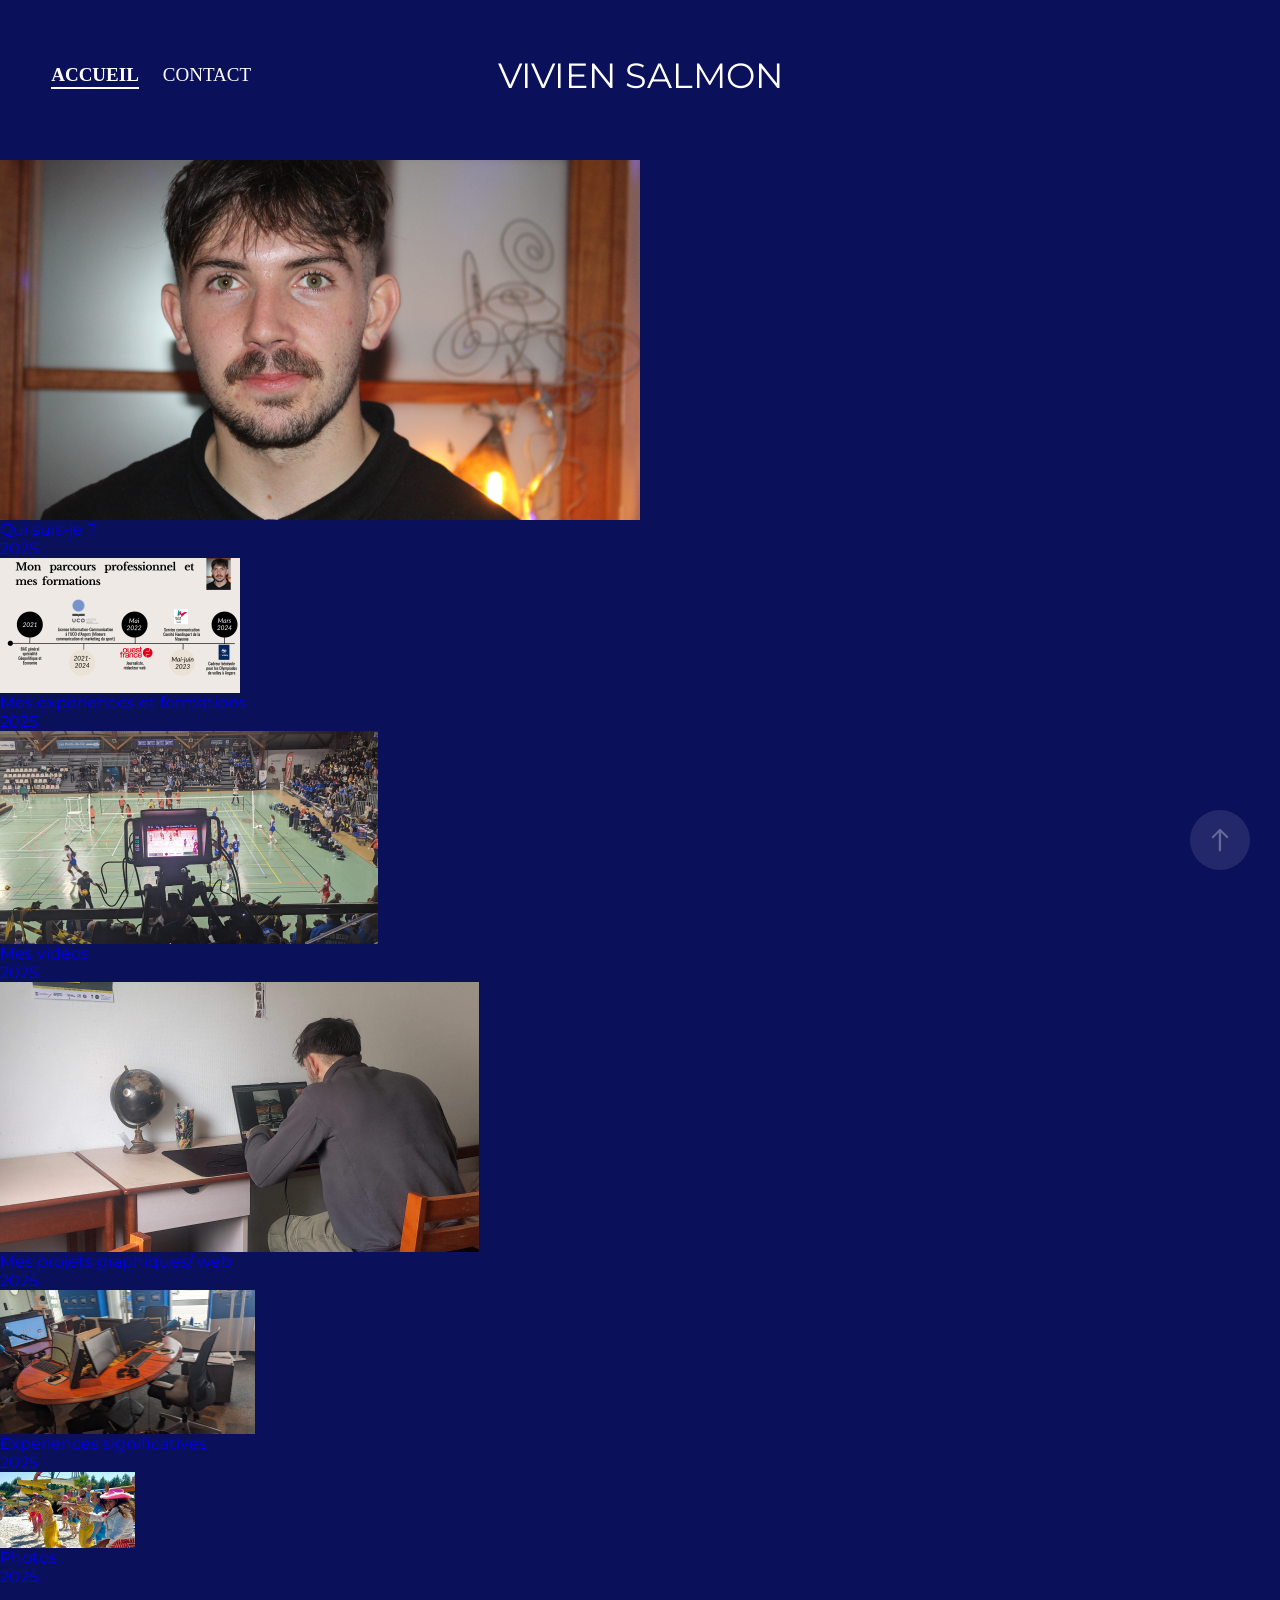
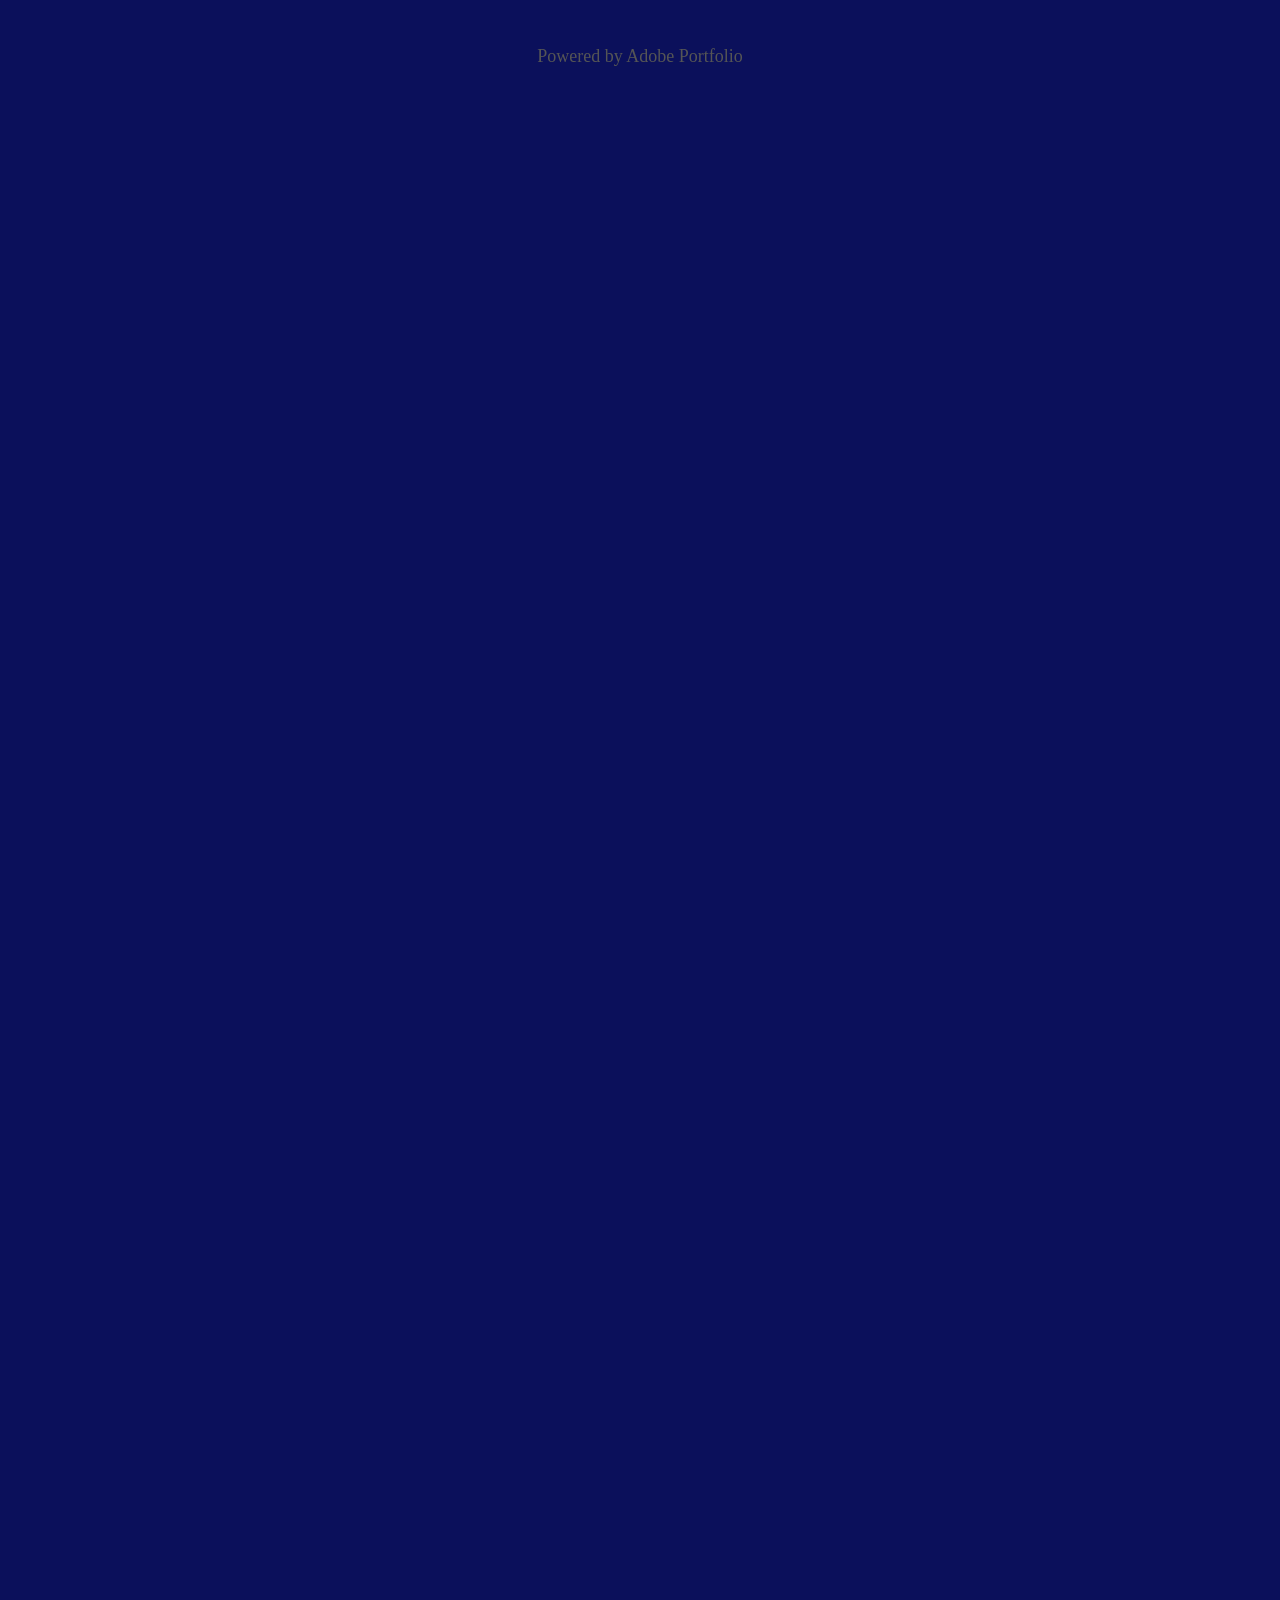
==== index.html @ 7e1f2089 "Reproduction intégrale du Portfolio Vivien Salmon pour GitHub Pages" ====
<!DOCTYPE html>
<html lang="fr" class="responsive">
<head>
  <meta charset="UTF-8">
  <meta name="viewport" content="width=device-width, initial-scale=1.0">
  <title>Vivien Salmon | Accueil</title>
  <meta name="description" content="Portfolio de Vivien Salmon - Master en Communication Numérique et création de contenus (Audiovisuel, Graphisme, Web, Sport).">
  <meta name="author" content="Vivien Salmon">

  <!-- Open Graph / Meta Réseaux Sociaux -->
  <meta property="og:title" content="Vivien Salmon | Accueil">
  <meta property="og:description" content="Portfolio de Vivien Salmon - Projets audiovisuels, graphiques et communication.">
  <meta property="og:type" content="website">

  <!-- Google Fonts : Montserrat & Inter (Typographie Futura PT alternative) -->
  <link rel="preconnect" href="https://fonts.googleapis.com">
  <link rel="preconnect" href="https://fonts.gstatic.com" crossorigin>
  <link href="https://fonts.googleapis.com/css2?family=Montserrat:ital,wght@0,300;0,400;0,500;0,600;0,700;0,800;1,400&family=Inter:wght@300;400;500;600;700&display=swap" rel="stylesheet">

  <!-- Stylesheets -->
  <link rel="stylesheet" href="assets/css/main.css">
  <link rel="stylesheet" href="assets/css/theme.css">
  <link rel="stylesheet" href="assets/css/custom.css">

  <link rel="icon" type="image/x-icon" href="assets/images/favicon.ico">
</head>
<body class="theme-background">

    <div class="page-background-video page-background-video-with-panel">
      </div>
  <div class="js-responsive-nav">
    <div class="responsive-nav has-social">
      <div class="close-responsive-click-area js-close-responsive-nav">
        <div class="close-responsive-button"></div>
      </div>
          <nav class="nav-container" data-hover-hint-placement="bottom-start">
                          <div class="gallery-title"><a href="index.html" class=" active">Accueil</a></div>
                              <div class="page-title">
        <a href="contact.html">Contact</a>
      </div>
</nav>
        <div class="social pf-nav-social" data-hover-hint-placement="bottom-start">
          <ul>
                </ul>
        </div>
          </div>
  </div>
    <header class="site-header js-site-header " data-hover-hint-placement="top-start">
        <nav class="nav-container" data-hover-hint-placement="bottom-start">
                        <div class="gallery-title"><a href="index.html" class=" active">Accueil</a></div>
                              <div class="page-title">
        <a href="contact.html">Contact</a>
      </div>
</nav>
        <div class="logo-wrap" data-hover-hint-placement="bottom-start">
          <div class="logo logo-text  ">
              <a href="index.html" class="preserve-whitespace active">Vivien Salmon</a>
    
</div>
        </div>
        <div class="social pf-nav-social" data-hover-hint-placement="bottom-start">
          <ul>
                </ul>
        </div>
              <div class="hamburger-click-area js-hamburger">
          <div class="hamburger">
            <i></i>
            <i></i>
            <i></i>
          </div>
        </div>
          </header>
    <div class="header-placeholder"></div>
    <div class="site-wrap cfix js-site-wrap">
    <div class="site-container">
      <div class="site-content">
        <main>
          <section class="project-covers">
                    <a class="project-cover js-project-cover-touch hold-space" href="presentation.html">
            <div class="cover-content-container">
              <div class="cover-image-wrap">
      <div class="cover-image">
          <div class="cover cover-normal">
                <img class="cover__img js-lazy image-loaded" src="assets/images/df40b5a6-50cd-4efb-aca2-fb237456830f.jpg" srcset="assets/images/df40b5a6-50cd-4efb-aca2-fb237456830f.jpg 640w, assets/images/df40b5a6-50cd-4efb-aca2-fb237456830f.jpg 1280w, assets/images/df40b5a6-50cd-4efb-aca2-fb237456830f.jpg 1366w, assets/images/df40b5a6-50cd-4efb-aca2-fb237456830f.jpg 1920w, assets/images/df40b5a6-50cd-4efb-aca2-fb237456830f.jpg 2560w, assets/images/df40b5a6-50cd-4efb-aca2-fb237456830f.jpg 5120w" sizes="(max-width: 540px) 100vw, (max-width: 768px) 50vw, calc(100vw / 2)">
          </div>
      </div>
    </div>
    <div class="details-wrap">
                <div class="details">
                  <div class="details-inner">
                      <div class="title preserve-whitespace">Qui suis-je ?</div>
                      <div class="date">2025</div>
        </div>
                </div>
              </div>
            </div>
          </a>
          <a class="project-cover js-project-cover-touch hold-space" href="mon-parcours-professionnel.html">
            <div class="cover-content-container">
              <div class="cover-image-wrap">
      <div class="cover-image">
          <div class="cover cover-normal">
                <img class="cover__img js-lazy image-loaded" src="assets/images/b56371cc-ba36-4843-8952-332965da81f0.png" srcset="assets/images/b56371cc-ba36-4843-8952-332965da81f0.png 640w, assets/images/b56371cc-ba36-4843-8952-332965da81f0.png 1280w, assets/images/b56371cc-ba36-4843-8952-332965da81f0.png 1366w, assets/images/b56371cc-ba36-4843-8952-332965da81f0.png 1920w, assets/images/b56371cc-ba36-4843-8952-332965da81f0.png 2560w, assets/images/b56371cc-ba36-4843-8952-332965da81f0.png 5120w" sizes="(max-width: 540px) 100vw, (max-width: 768px) 50vw, calc(100vw / 2)">
          </div>
      </div>
    </div>
    <div class="details-wrap">
                <div class="details">
                  <div class="details-inner">
                      <div class="title preserve-whitespace">Mes expériences et formations</div>
                      <div class="date">2025</div>
        </div>
                </div>
              </div>
            </div>
          </a>
          <a class="project-cover js-project-cover-touch hold-space" href="mes-videos.html">
            <div class="cover-content-container">
              <div class="cover-image-wrap">
      <div class="cover-image">
          <div class="cover cover-normal">
                <img class="cover__img js-lazy image-loaded" src="assets/images/d12af3aa-7905-41d2-b6ae-fbea61eba63c.jpg" srcset="assets/images/d12af3aa-7905-41d2-b6ae-fbea61eba63c.jpg 640w, assets/images/d12af3aa-7905-41d2-b6ae-fbea61eba63c.jpg 1280w, assets/images/d12af3aa-7905-41d2-b6ae-fbea61eba63c.jpg 1366w, assets/images/d12af3aa-7905-41d2-b6ae-fbea61eba63c.jpg 1920w, assets/images/d12af3aa-7905-41d2-b6ae-fbea61eba63c.jpg 2560w, assets/images/d12af3aa-7905-41d2-b6ae-fbea61eba63c.jpg 5120w" sizes="(max-width: 540px) 100vw, (max-width: 768px) 50vw, calc(100vw / 2)">
          </div>
      </div>
    </div>
    <div class="details-wrap">
                <div class="details">
                  <div class="details-inner">
                      <div class="title preserve-whitespace">Mes vidéos</div>
                      <div class="date">2025</div>
        </div>
                </div>
              </div>
            </div>
          </a>
          <a class="project-cover js-project-cover-touch hold-space" href="mes-graphismes.html">
            <div class="cover-content-container">
              <div class="cover-image-wrap">
      <div class="cover-image">
          <div class="cover cover-normal">
                <img class="cover__img js-lazy image-loaded" src="assets/images/907d4c2e-0741-4104-9ed9-50283b5674a9.jpg" srcset="assets/images/907d4c2e-0741-4104-9ed9-50283b5674a9.jpg 640w, assets/images/907d4c2e-0741-4104-9ed9-50283b5674a9.jpg 1280w, assets/images/907d4c2e-0741-4104-9ed9-50283b5674a9.jpg 1366w, assets/images/907d4c2e-0741-4104-9ed9-50283b5674a9.jpg 1920w, assets/images/907d4c2e-0741-4104-9ed9-50283b5674a9.jpg 2560w, assets/images/907d4c2e-0741-4104-9ed9-50283b5674a9.jpg 5120w" sizes="(max-width: 540px) 100vw, (max-width: 768px) 50vw, calc(100vw / 2)">
          </div>
      </div>
    </div>
    <div class="details-wrap">
                <div class="details">
                  <div class="details-inner">
                      <div class="title preserve-whitespace">Mes projets graphiques/ web</div>
                      <div class="date">2025</div>
        </div>
                </div>
              </div>
            </div>
          </a>
          <a class="project-cover js-project-cover-touch hold-space" href="experiences-significatives.html">
            <div class="cover-content-container">
              <div class="cover-image-wrap">
      <div class="cover-image">
          <div class="cover cover-normal">
                <img class="cover__img js-lazy image-loaded" src="assets/images/af6bd10b-c930-49c2-93ee-7b8ddaea50be.jpg" srcset="assets/images/af6bd10b-c930-49c2-93ee-7b8ddaea50be.jpg 640w, assets/images/af6bd10b-c930-49c2-93ee-7b8ddaea50be.jpg 1280w, assets/images/af6bd10b-c930-49c2-93ee-7b8ddaea50be.jpg 1366w, assets/images/af6bd10b-c930-49c2-93ee-7b8ddaea50be.jpg 1920w, assets/images/af6bd10b-c930-49c2-93ee-7b8ddaea50be.jpg 2560w, assets/images/af6bd10b-c930-49c2-93ee-7b8ddaea50be.jpg 5120w" sizes="(max-width: 540px) 100vw, (max-width: 768px) 50vw, calc(100vw / 2)">
          </div>
      </div>
    </div>
    <div class="details-wrap">
                <div class="details">
                  <div class="details-inner">
                      <div class="title preserve-whitespace">Expériences significatives</div>
                      <div class="date">2025</div>
        </div>
                </div>
              </div>
            </div>
          </a>
          <a class="project-cover js-project-cover-touch hold-space" href="photos.html">
            <div class="cover-content-container">
              <div class="cover-image-wrap">
      <div class="cover-image">
          <div class="cover cover-normal">
                <img class="cover__img js-lazy image-loaded" src="assets/images/78d28d3b-9b87-4e34-a9a2-33beeb02f6df.jpg" srcset="assets/images/78d28d3b-9b87-4e34-a9a2-33beeb02f6df.jpg 640w, assets/images/78d28d3b-9b87-4e34-a9a2-33beeb02f6df.jpg 1280w, assets/images/78d28d3b-9b87-4e34-a9a2-33beeb02f6df.jpg 1366w, assets/images/78d28d3b-9b87-4e34-a9a2-33beeb02f6df.jpg 1920w, assets/images/78d28d3b-9b87-4e34-a9a2-33beeb02f6df.jpg 2560w, assets/images/78d28d3b-9b87-4e34-a9a2-33beeb02f6df.jpg 5120w" sizes="(max-width: 540px) 100vw, (max-width: 768px) 50vw, calc(100vw / 2)">
          </div>
      </div>
    </div>
    <div class="details-wrap">
                <div class="details">
                  <div class="details-inner">
                      <div class="title preserve-whitespace">Photos</div>
                      <div class="date">2025</div>
        </div>
                </div>
              </div>
            </div>
          </a>
</section>
              <section class="back-to-top">
      <a href="#"><span class="arrow">↑</span><span class="preserve-whitespace">Back to Top</span></a>
    </section>
    <a class="back-to-top-fixed js-back-to-top back-to-top-fixed-with-panel" data-hover-hint-placement="top-start" href="#">
      <svg version="1.1" id="Layer_1" xmlns="http://www.w3.org/2000/svg" xmlns:xlink="http://www.w3.org/1999/xlink" x="0px" y="0px" viewBox="0 0 26 26" style="enable-background:new 0 0 26 26;" xml:space="preserve" class="icon icon-back-to-top">
      <g>
        <path d="M13.8,1.3L21.6,9c0.1,0.1,0.1,0.3,0.2,0.4c0.1,0.1,0.1,0.3,0.1,0.4s0,0.3-0.1,0.4c-0.1,0.1-0.1,0.3-0.3,0.4
          c-0.1,0.1-0.2,0.2-0.4,0.3c-0.2,0.1-0.3,0.1-0.4,0.1c-0.1,0-0.3,0-0.4-0.1c-0.2-0.1-0.3-0.2-0.4-0.3L14.2,5l0,19.1
          c0,0.2-0.1,0.3-0.1,0.5c0,0.1-0.1,0.3-0.3,0.4c-0.1,0.1-0.2,0.2-0.4,0.3c-0.1,0.1-0.3,0.1-0.5,0.1c-0.1,0-0.3,0-0.4-0.1
          c-0.1-0.1-0.3-0.1-0.4-0.3c-0.1-0.1-0.2-0.2-0.3-0.4c-0.1-0.1-0.1-0.3-0.1-0.5l0-19.1l-5.7,5.7C6,10.8,5.8,10.9,5.7,11
          c-0.1,0.1-0.3,0.1-0.4,0.1c-0.2,0-0.3,0-0.4-0.1c-0.1-0.1-0.3-0.2-0.4-0.3c-0.1-0.1-0.1-0.2-0.2-0.4C4.1,10.2,4,10.1,4.1,9.9
          c0-0.1,0-0.3,0.1-0.4c0-0.1,0.1-0.3,0.3-0.4l7.7-7.8c0.1,0,0.2-0.1,0.2-0.1c0,0,0.1-0.1,0.2-0.1c0.1,0,0.2,0,0.2-0.1
          c0.1,0,0.1,0,0.2,0c0,0,0.1,0,0.2,0c0.1,0,0.2,0,0.2,0.1c0.1,0,0.1,0.1,0.2,0.1C13.7,1.2,13.8,1.2,13.8,1.3z"></path>
      </g>
      </svg>
    </a>
              <footer class="site-footer">
                <div class="footer-text">
                  Powered by <a href="http://portfolio.adobe.com" target="_blank">Adobe Portfolio</a>
                </div>
              </footer>
                  </main>
      </div>
    </div>
  </div>

    <script type="text/javascript">var __config__ = {
lightbox: {"enabled":1,"color":{"opacity":0.94,"hex":"#fff"}},
pageTransition: 1,
linkTransition: 1,
theme: {"name":"marta/ludwig"},
};

var __languages__ = {
  localizedValidationMessages: {}
};
</script>
    <script type="text/javascript" src="https://renderer.myportfolio.com/dist/js/main.js"></script><div class="js-lightbox-wrap offscreen" id="lightbox-wrap">
    
  <div class="js-blocking" id="lightbox-blocking">
    <span class="lightbox-spinner"></span>
  </div>

    <div class="js-lightbox-inner-wrap" id="lightbox-inner-wrap">
      <div class="js-img-wrap" id="lightbox-img-wrap">
        
  <div class="lightbox-extra control prev js-control js-prev">
    <svg xmlns="http://www.w3.org/2000/svg" version="1.1" x="0" y="0" width="60" height="60" viewBox="0 0 60 60" xml:space="preserve">
      <circle class="lightbox-icon-bg" cx="30" cy="30" r="30"></circle>
      <path class="lightbox-icon-arrow" d="M36.8,36.4L30.3,30l6.5-6.4l-3.5-3.4l-10,9.8l10,9.8L36.8,36.4z"></path>
    </svg>
  </div>

        
  <div class="lightbox-extra control next js-control js-next">
    <svg xmlns="http://www.w3.org/2000/svg" version="1.1" x="0" y="0" width="60" height="60" viewBox="0 0 60 60" xml:space="preserve">
      <circle class="lightbox-icon-bg" cx="30" cy="30" r="30"></circle>
      <path class="lightbox-icon-arrow" d="M24.2,23.5l6.6,6.5l-6.6,6.5l3.6,3.5L37.8,30l-10.1-9.9L24.2,23.5z"></path>
    </svg>
  </div>

        
  <div class="lightbox-extra control close js-control js-close">
    <svg xmlns="http://www.w3.org/2000/svg" version="1.1" x="0" y="0" viewBox="0 0 100 100" preserveAspectRatio="xMidYMid meet">
      <circle class="lightbox-icon-bg" cx="50" cy="50" r="47.5"></circle>
      <polygon class="lightbox-icon-close" points="64.5,39.8 60.2,35.5 50,45.7 39.8,35.5 35.5,39.8 45.7,50 35.5,60.2 39.8,64.5 50,54.3 60.2,64.5 64.5,60.2 54.3,50"></polygon>
    </svg>
  </div>

        <div class="lightbox-contents js-contents"></div>
      </div>
    </div>
  </div>



          <script>
          (function() {
            function listener(evt) {
              // prevent user interaction
              evt.stopPropagation();
              evt.stopImmediatePropagation();
              evt.preventDefault();
            };
            document.addEventListener('click', listener, true);
            window.addEventListener('load', function() { document.removeEventListener('click', listener, true); });
          })();
          </script>
        

  <!-- Lightbox Modal pour agrandir les photos -->
  <div id="image-lightbox" class="lightbox-modal" onclick="closeLightbox()">
    <span class="lightbox-close">&times;</span>
    <img class="lightbox-content" id="lightbox-img" alt="Agrandissement">
  </div>

  <script src="assets/js/main.js"></script>
</body>
</html>
---- assets/css/main.css ----
.disable-download img {
  pointer-events: none; }
@-webkit-keyframes rotate-forever {
  0% {
    -webkit-transform: rotate(0deg);
    -moz-transform: rotate(0deg);
    -ms-transform: rotate(0deg);
    -o-transform: rotate(0deg);
    transform: rotate(0deg); }
  100% {
    -webkit-transform: rotate(360deg);
    -moz-transform: rotate(360deg);
    -ms-transform: rotate(360deg);
    -o-transform: rotate(360deg);
    transform: rotate(360deg); } }

@-moz-keyframes rotate-forever {
  0% {
    -webkit-transform: rotate(0deg);
    -moz-transform: rotate(0deg);
    -ms-transform: rotate(0deg);
    -o-transform: rotate(0deg);
    transform: rotate(0deg); }
  100% {
    -webkit-transform: rotate(360deg);
    -moz-transform: rotate(360deg);
    -ms-transform: rotate(360deg);
    -o-transform: rotate(360deg);
    transform: rotate(360deg); } }

@keyframes rotate-forever {
  0% {
    -webkit-transform: rotate(0deg);
    -moz-transform: rotate(0deg);
    -ms-transform: rotate(0deg);
    -o-transform: rotate(0deg);
    transform: rotate(0deg); }
  100% {
    -webkit-transform: rotate(360deg);
    -moz-transform: rotate(360deg);
    -ms-transform: rotate(360deg);
    -o-transform: rotate(360deg);
    transform: rotate(360deg); } }

.lightbox-spinner {
  -webkit-animation-duration: 0.7s;
  -moz-animation-duration: 0.7s;
  animation-duration: 0.7s;
  -webkit-animation-iteration-count: infinite;
  -moz-animation-iteration-count: infinite;
  animation-iteration-count: infinite;
  -webkit-animation-name: rotate-forever;
  -moz-animation-name: rotate-forever;
  animation-name: rotate-forever;
  -webkit-animation-timing-function: linear;
  -moz-animation-timing-function: linear;
  animation-timing-function: linear;
  height: 30px;
  width: 30px;
  border: 4px solid #fff;
  border-right-color: transparent;
  border-radius: 50%;
  display: inline-block;
  opacity: 0.7; }
.link-transition a {
  transition: background 0.2s ease, color 0.2s ease; }
  .link-transition a svg {
    transition: fill 0.2s ease; }

.project-cover .details {
  transition: background 0.2s ease; }

.project-cover .title,
.project-cover .fields,
.project-cover .custom,
.project-cover .description,
.project-cover .date {
  transition: color 0.2s ease; }
html.lightbox-enabled,
html.lightbox-enabled body {
  overflow: hidden; }

html.lightbox-zoomed .lightbox-content {
  cursor: zoom-out;
  overflow: auto; }
  html.lightbox-zoomed .lightbox-content.zoomable-x {
    justify-content: flex-start; }
  html.lightbox-zoomed .lightbox-content.zoomable-y {
    align-items: baseline; }

html.lightbox-zoomed #lightbox-wrap img {
  max-width: inherit;
  max-height: inherit; }

html.lightbox-zoomed #lightbox-img-wrap .lightbox-extra {
  display: none; }

.lightbox-link,
.lightbox-content.zoomable {
  cursor: zoom-in; }

#lightbox-wrap .lightbox-contents {
  -moz-user-select: none;
  -webkit-user-select: none;
  -ms-user-select: none;
  user-select: none; }

.lightbox-content {
  align-items: center;
  display: flex;
  height: 100%;
  justify-content: center;
  opacity: 1;
  position: absolute;
  top: 0;
  transition: opacity .4s;
  width: 100vw; }

#lightbox-blocking {
  align-items: center;
  bottom: 0;
  display: flex;
  justify-content: center;
  left: 0;
  position: fixed;
  right: 0;
  top: 0;
  z-index: 1002; }
  #lightbox-blocking .lightbox-spinner {
    display: none; }

#lightbox-wrap {
  height: 100%;
  left: 0;
  position: fixed;
  top: 0;
  width: 100vw;
  z-index: 1001; }
  #lightbox-wrap .offscreen, #lightbox-wrap.offscreen {
    height: 0;
    overflow: hidden;
    visibility: hidden;
    -webkit-transform: translateX(-99999px);
    -ms-transform: translateX(-99999px);
    transform: translateX(-99999px);
    width: 0; }
  #lightbox-wrap.loading .lightbox-spinner {
    display: block; }
  #lightbox-wrap .hidden {
    opacity: 0; }
  #lightbox-wrap .lightbox-contents {
    display: inline-block;
    max-height: 100%;
    max-width: 100%; }
  #lightbox-wrap.single .next, #lightbox-wrap.single .next:hover,
  #lightbox-wrap.single .prev,
  #lightbox-wrap.single .prev:hover {
    display: none; }
  #lightbox-wrap.extras-hidden #lightbox-img-wrap .lightbox-extra {
    opacity: 0;
    transition: opacity 1s; }
  #lightbox-wrap img {
    max-height: 100vh;
    max-width: 100vw; }

#lightbox-inner-wrap {
  height: 100%;
  margin: auto;
  position: relative;
  z-index: 1003; }
  #lightbox-inner-wrap .control {
    cursor: pointer;
    position: absolute;
    z-index: 1003; }
  #lightbox-inner-wrap svg .lightbox-icon-bg {
    fill: #696969;
    opacity: .2; }
  #lightbox-inner-wrap svg:hover .lightbox-icon-bg {
    opacity: .4; }
  #lightbox-inner-wrap .next,
  #lightbox-inner-wrap .prev {
    height: 100vh;
    opacity: 0;
    top: 0;
    width: 30vw; }
    #lightbox-inner-wrap .next:hover,
    #lightbox-inner-wrap .prev:hover {
      opacity: 1; }
    #lightbox-inner-wrap .next.hidden,
    #lightbox-inner-wrap .prev.hidden {
      cursor: default; }
      #lightbox-inner-wrap .next.hidden svg,
      #lightbox-inner-wrap .prev.hidden svg {
        display: none; }
    #lightbox-inner-wrap .next svg,
    #lightbox-inner-wrap .prev svg {
      top: -webkit-calc(50% - 30px) ;
      top: calc(50% - 30px) ;
      position: absolute; }
      #lightbox-inner-wrap .next svg .lightbox-icon-arrow,
      #lightbox-inner-wrap .prev svg .lightbox-icon-arrow {
        fill: #FFFFFF; }
  #lightbox-inner-wrap .next {
    right: 0; }
    #lightbox-inner-wrap .next svg {
      right: 20px; }
  #lightbox-inner-wrap .prev {
    left: 0; }
    #lightbox-inner-wrap .prev svg {
      left: 20px; }
  #lightbox-inner-wrap .close {
    position: fixed;
    height: 40px;
    right: 20px;
    top: 20px;
    width: 40px; }
    #lightbox-inner-wrap .close:hover {
      cursor: pointer; }
    #lightbox-inner-wrap .close .lightbox-icon-bg {
      fill: #fff; }

@media (max-width: 1024px) {
  #lightbox-inner-wrap .close {
    right: 0;
    top: 0; }
    #lightbox-inner-wrap .close circle {
      display: none; }
  #lightbox-inner-wrap .next:hover,
  #lightbox-inner-wrap .prev:hover {
    opacity: 0; } }

@media (min-width: 1024px) {
  .lightbox-link.hover-icon-enabled {
    position: relative; }
    .lightbox-link.hover-icon-enabled:hover::after {
      background: rgba(105, 105, 105, 0.2) url([data-uri]) no-repeat center;
      background-size: 16px;
      border-radius: 50%;
      content: '';
      display: block;
      height: 36px;
      position: absolute;
      right: 10px;
      top: 10px;
      width: 36px;
      z-index: 1000; } }

@media all and (-ms-high-contrast: none) {
  .lightbox-link,
  .lightbox-content.zoomable {
    cursor: pointer; } }
.project-module-video {
  min-width: 210px !important; }

.project-module-video .embed-dimensions {
  min-width: 210px !important; }
@-webkit-keyframes fade-in {
  from {
    opacity: 0; }
  to {
    opacity: 1; } }

@-moz-keyframes fade-in {
  from {
    opacity: 0; }
  to {
    opacity: 1; } }

@keyframes fade-in {
  from {
    opacity: 0; }
  to {
    opacity: 1; } }

@-webkit-keyframes fade-out {
  from {
    opacity: 1; }
  to {
    opacity: 0; } }

@-moz-keyframes fade-out {
  from {
    opacity: 1; }
  to {
    opacity: 0; } }

@keyframes fade-out {
  from {
    opacity: 1; }
  to {
    opacity: 0; } }

.transition-enabled {
  opacity: 0; }

.transition-in {
  -webkit-animation: fade-in ease-in;
  animation: fade-in ease-in;
  -webkit-animation-duration: 0.25s;
  animation-duration: 0.25s;
  -webkit-animation-fill-mode: forwards;
  animation-fill-mode: forwards; }

.transition-out {
  opacity: 1;
  -webkit-animation: fade-out ease-out;
  animation: fade-out ease-out;
  -webkit-animation-duration: 0.25s;
  animation-duration: 0.25s;
  -webkit-animation-fill-mode: forwards;
  animation-fill-mode: forwards; }
---- assets/css/theme.css ----
.logo-wrap:after, .site-header:after {
  clear: both;
  content: "";
  display: table;
}

/*! normalize.css v3.0.1 | MIT License | git.io/normalize */
/**
 * 1. Set default font family to sans-serif.
 * 2. Prevent iOS text size adjust after orientation change, without disabling
 *    user zoom.
 */
html {
  font-family: sans-serif; /* 1 */
  -ms-text-size-adjust: 100%; /* 2 */
  -webkit-text-size-adjust: 100%; /* 2 */
}

/**
 * Remove default margin.
 */
body {
  margin: 0;
}

/* HTML5 display definitions
   ========================================================================== */
/**
 * Correct `block` display not defined for any HTML5 element in IE 8/9.
 * Correct `block` display not defined for `details` or `summary` in IE 10/11 and Firefox.
 * Correct `block` display not defined for `main` in IE 11.
 */
article,
aside,
details,
figcaption,
figure,
footer,
header,
hgroup,
main,
nav,
section,
summary {
  display: block;
}

/**
 * 1. Correct `inline-block` display not defined in IE 8/9.
 * 2. Normalize vertical alignment of `progress` in Chrome, Firefox, and Opera.
 */
audio,
canvas,
progress,
video {
  display: inline-block; /* 1 */
  vertical-align: baseline; /* 2 */
}

/**
 * Prevent modern browsers from displaying `audio` without controls.
 * Remove excess height in iOS 5 devices.
 */
audio:not([controls]) {
  display: none;
  height: 0;
}

/**
 * Address `[hidden]` styling not present in IE 8/9/10.
 * Hide the `template` element in IE 8/9/11, Safari, and Firefox < 22.
 */
[hidden],
template {
  display: none;
}

/* Links
   ========================================================================== */
/**
 * Remove the gray background color from active links in IE 10.
 */
a {
  background: transparent;
}

/**
 * Improve readability when focused and also mouse hovered in all browsers.
 */
a:active,
a:focus,
a:hover {
  outline: 0;
}

/* Text-level semantics
   ========================================================================== */
/**
 * Address styling not present in IE 8/9/10/11, Safari, and Chrome.
 */
abbr[title] {
  border-bottom: 1px dotted;
}

/**
 * Address style set to `bolder` in Firefox 4+, Safari, and Chrome.
 */
b,
strong {
  font-weight: bold;
}

/**
 * Address styling not present in Safari and Chrome.
 */
dfn {
  font-style: italic;
}

/**
 * Address variable `h1` font-size and margin within `section` and `article`
 * contexts in Firefox 4+, Safari, and Chrome.
 */
h1 {
  font-size: 2em;
  margin: 0.67em 0;
}

/**
 * Address styling not present in IE 8/9.
 */
mark {
  background: #ff0;
  color: #000;
}

/**
 * Address inconsistent and variable font size in all browsers.
 */
small {
  font-size: 80%;
}

/**
 * Prevent `sub` and `sup` affecting `line-height` in all browsers.
 */
sub,
sup {
  font-size: 75%;
  line-height: 0;
  position: relative;
  vertical-align: baseline;
}

sup {
  top: -0.5em;
}

sub {
  bottom: -0.25em;
}

/* Embedded content
   ========================================================================== */
/**
 * Remove border when inside `a` element in IE 8/9/10.
 */
img {
  border: 0;
}

/**
 * Correct overflow not hidden in IE 9/10/11.
 */
svg:not(:root) {
  overflow: hidden;
}

/* Grouping content
   ========================================================================== */
/**
 * Address margin not present in IE 8/9 and Safari.
 */
figure {
  margin: 1em 40px;
}

/**
 * Address differences between Firefox and other browsers.
 */
hr {
  -moz-box-sizing: content-box;
  box-sizing: content-box;
  height: 0;
}

/**
 * Contain overflow in all browsers.
 */
pre {
  overflow: auto;
}

/**
 * Address odd `em`-unit font size rendering in all browsers.
 */
code,
kbd,
pre,
samp {
  font-family: monospace, monospace;
  font-size: 1em;
}

/* Forms
   ========================================================================== */
/**
 * Known limitation: by default, Chrome and Safari on OS X allow very limited
 * styling of `select`, unless a `border` property is set.
 */
/**
 * 1. Correct color not being inherited.
 *    Known issue: affects color of disabled elements.
 * 2. Correct font properties not being inherited.
 * 3. Address margins set differently in Firefox 4+, Safari, and Chrome.
 */
button,
input,
optgroup,
select,
textarea {
  color: inherit; /* 1 */
  font: inherit; /* 2 */
  margin: 0; /* 3 */
}

/**
 * Address `overflow` set to `hidden` in IE 8/9/10/11.
 */
button {
  overflow: visible;
}

/**
 * Address inconsistent `text-transform` inheritance for `button` and `select`.
 * All other form control elements do not inherit `text-transform` values.
 * Correct `button` style inheritance in Firefox, IE 8/9/10/11, and Opera.
 * Correct `select` style inheritance in Firefox.
 */
button,
select {
  text-transform: none;
}

/**
 * 1. Avoid the WebKit bug in Android 4.0.* where (2) destroys native `audio`
 *    and `video` controls.
 * 2. Correct inability to style clickable `input` types in iOS.
 * 3. Improve usability and consistency of cursor style between image-type
 *    `input` and others.
 */
button,
html input[type=button],
input[type=reset],
input[type=submit] {
  -webkit-appearance: button; /* 2 */
  cursor: pointer; /* 3 */
}

/**
 * Re-set default cursor for disabled elements.
 */
button[disabled],
html input[disabled] {
  cursor: default;
}

/**
 * Remove inner padding and border in Firefox 4+.
 */
button::-moz-focus-inner,
input::-moz-focus-inner {
  border: 0;
  padding: 0;
}

/**
 * Address Firefox 4+ setting `line-height` on `input` using `!important` in
 * the UA stylesheet.
 */
input {
  line-height: normal;
}

/**
 * It's recommended that you don't attempt to style these elements.
 * Firefox's implementation doesn't respect box-sizing, padding, or width.
 *
 * 1. Address box sizing set to `content-box` in IE 8/9/10.
 * 2. Remove excess padding in IE 8/9/10.
 */
input[type=checkbox],
input[type=radio] {
  box-sizing: border-box; /* 1 */
  padding: 0; /* 2 */
}

/**
 * Fix the cursor style for Chrome's increment/decrement buttons. For certain
 * `font-size` values of the `input`, it causes the cursor style of the
 * decrement button to change from `default` to `text`.
 */
input[type=number]::-webkit-inner-spin-button,
input[type=number]::-webkit-outer-spin-button {
  height: auto;
}

/**
 * 1. Address `appearance` set to `searchfield` in Safari and Chrome.
 * 2. Address `box-sizing` set to `border-box` in Safari and Chrome
 *    (include `-moz` to future-proof).
 */
input[type=search] {
  -webkit-appearance: textfield; /* 1 */
  -moz-box-sizing: content-box;
  -webkit-box-sizing: content-box; /* 2 */
  box-sizing: content-box;
}

/**
 * Remove inner padding and search cancel button in Safari and Chrome on OS X.
 * Safari (but not Chrome) clips the cancel button when the search input has
 * padding (and `textfield` appearance).
 */
input[type=search]::-webkit-search-cancel-button,
input[type=search]::-webkit-search-decoration {
  -webkit-appearance: none;
}

/**
 * Define consistent border, margin, and padding.
 */
fieldset {
  border: 0;
  margin: 0;
  padding: 0;
}

/**
 * 1. Correct `color` not being inherited in IE 8/9/10/11.
 * 2. Remove padding so people aren't caught out if they zero out fieldsets.
 */
legend {
  border: 0; /* 1 */
  padding: 0; /* 2 */
}

/**
 * Remove default vertical scrollbar in IE 8/9/10/11.
 */
textarea {
  overflow: auto;
}

/**
 * Don't inherit the `font-weight` (applied by a rule above).
 * NOTE: the default cannot safely be changed in Chrome and Safari on OS X.
 */
optgroup {
  font-weight: bold;
}

/* Tables
   ========================================================================== */
/**
 * Remove most spacing between table cells.
 */
table {
  border-collapse: collapse;
  border-spacing: 0;
}

td,
th {
  padding: 0;
}

* {
  box-sizing: border-box;
}

html {
  -webkit-font-smoothing: antialiased;
  text-rendering: optimizeLegibility;
}

ul {
  margin: 0;
  padding: 0;
}
ul li {
  list-style-type: none;
}

img {
  vertical-align: top;
}

p {
  margin: 0;
}

a {
  text-decoration: none;
}

html,
body {
  min-height: 100%;
}

.italic {
  font-style: italic;
}

.underline {
  text-decoration: underline;
}

.strikethrough {
  text-decoration: line-through;
}

.bold {
  font-weight: bold;
}

.cfix:after {
  clear: both;
  content: " ";
  display: block;
  height: 0;
  line-height: 0;
  overflow: hidden;
  visibility: hidden;
}

html {
  background-color: #0B105B;
  /* stylelint-disable function-url-quotes */
  background-image: url("");
  /* stylelint-enable function-url-quotes */
  background-position: top left;
  background-repeat: no-repeat;
  background-size: contain;
}
html:before {
  background-color: #000;
  display: none;
  opacity: calc(30 * 0.01);
}
.site-container {
  float: left;
  max-width: 100%;
}

html .page-background-video .video-wrap {
  left: 0;
  width: 100%;
}

.image-left .page-background-video .video-wrap {
  left: 50vw;
  width: 50vw;
}

.image-right .page-background-video .video-wrap {
  width: 50vw;
}

.example-site-footer {
  background: rgba(37, 38, 42, 0.94);
  bottom: 0;
  color: #fff;
  display: inline-block;
  font-family: "Helvetica Neue", sans-serif;
  font-size: 14px;
  left: 0;
  padding: 0 20px 0 0;
  position: fixed;
  width: 100%;
  z-index: 4;
}
.example-site-footer .icon {
  fill: #fff;
  float: left;
}
.example-site-footer .content-left,
.example-site-footer .content-right {
  height: 70px;
}
.example-site-footer .content-left {
  float: left;
}
.example-site-footer .content-right {
  float: right;
}

.example-footer-content {
  -webkit-transform: translateY(-50%);
  -moz-transform: translateY(-50%);
  -ms-transform: translateY(-50%);
  -o-transform: translateY(-50%);
  transform: translateY(-50%);
  display: inline-block;
  position: relative;
  top: 50%;
}

.example-footer-link {
  border-bottom: 1px solid #fff;
  color: #fff;
}
.example-footer-link:hover {
  border-bottom-width: 0;
}

@media (max-width: 932px) {
  .example-site-footer .desktop {
    display: none;
  }
  .example-site-footer .mobile {
    text-transform: capitalize;
  }
}
html {
  position: relative;
}
html:before {
  content: "";
  height: 100%;
  left: 0;
  position: fixed;
  top: 0;
  width: 100%;
}

.site-wrap,
.site-container {
  position: relative;
  width: 100%;
}

.site-wrap:before {
  content: "";
  height: 100%;
  left: 0;
  position: absolute;
  top: 0;
  width: 100%;
}

.site-header {
  position: relative;
}

.theme-container:before {
  content: "";
  height: 100%;
  left: 0;
  position: absolute;
  top: 0;
  width: 100%;
}

.responsive-nav {
  display: none;
  opacity: 0;
  visibility: hidden;
}

.project-cover .separator:last-child,
.project-header .fields .separator:last-child {
  display: none;
}

.preserve-whitespace {
  white-space: pre-wrap;
}

.preserve-whitespace--nowrap {
  white-space: pre;
}

.page-background-video .video-wrap {
  height: 100vh;
  left: 80px;
  overflow: hidden;
  position: fixed;
  top: 0;
  width: calc(100vw - 80px);
  z-index: -1;
}
.image-right .page-background-video .video-wrap {
  width: 50vw;
}
.image-left .page-background-video .video-wrap {
  left: 50%;
  width: 50vw;
}
.page-background-video .renditions-video {
  font-family: "object-fit: cover;";
  height: 100%;
  left: 0;
  object-fit: cover;
  position: relative;
  top: 0;
  width: 100%;
}

.page-background-video-with-panel .video-wrap {
  left: 260px;
  width: calc(100vw - 260px);
}
.image-right .page-background-video-with-panel .video-wrap {
  left: 260px;
  width: calc(50vw - 130px);
}
.image-left .page-background-video-with-panel .video-wrap {
  left: calc(50% + 130px);
  width: calc(50vw - 130px);
}
.image-right .page-background-video-with-panel .video-wrap {
  left: 0;
  width: 50vw;
}
.image-left .page-background-video-with-panel .video-wrap {
  left: 50%;
  width: 50vw;
}

.mp4-image {
  display: none !important;
  font-family: "object-fit: cover;";
  height: 100%;
  left: 0;
  object-fit: cover;
  position: relative;
  top: 0;
  width: 100%;
}

@supports (-webkit-overflow-scrolling: touch) {
  .video-wrap .renditions-video {
    display: none;
  }
  .video-wrap .mp4-image {
    display: block !important;
  }
}
.logo,
.logo-secondary {
  clear: both;
  word-wrap: break-word;
}
.logo img,
.logo-secondary img {
  max-width: 100%;
}
.logo a,
.logo-secondary a {
  color: inherit;
}
.logo .image-link,
.logo-secondary .image-link {
  display: inline-block;
  max-width: 100%;
}
.logo .image-rollover,
.logo .image-scroll,
.logo-secondary .image-rollover,
.logo-secondary .image-scroll {
  display: none;
}
.logo.logo-text,
.logo-secondary.logo-text {
  width: 100%;
}
.logo.has-rollover.hoverable:hover .image-link,
.logo-secondary.has-rollover.hoverable:hover .image-link {
  display: none;
}
.logo.has-rollover.hoverable:hover .image-link.image-rollover,
.logo-secondary.has-rollover.hoverable:hover .image-link.image-rollover {
  display: block;
}
.on-scroll .logo.has-scroll .image-normal,
.on-scroll .logo.has-scroll .image-rollover,
.on-scroll .logo-secondary.has-scroll .image-normal,
.on-scroll .logo-secondary.has-scroll .image-rollover {
  display: none !important;
}
.on-scroll .logo.has-scroll .image-scroll,
.on-scroll .logo-secondary.has-scroll .image-scroll {
  display: inline-block;
}

.logo-image,
.logo-secondary-image {
  width: 100%;
}

.social {
  font-size: 0;
}
.social li {
  display: inline-block;
}
.social li:first-child {
  padding-left: 0 !important;
}
.social li:last-child {
  padding-right: 0 !important;
}
.social li svg {
  vertical-align: middle;
}
.social a {
  display: block;
  text-align: center;
}

nav .page-title,
nav .gallery-title,
nav .project-title,
nav .link-title,
nav .social,
nav .social li {
  display: inline-block;
  vertical-align: middle;
}
nav .project-title:first-child,
nav .gallery-title:first-child,
nav .page-title:first-child,
nav .link-title:first-child {
  padding-left: 0 !important;
}
nav .project-title:last-child,
nav .gallery-title:last-child,
nav .page-title:last-child,
nav .link-title:last-child {
  padding-right: 0 !important;
}

.masthead {
  overflow: hidden;
  position: relative;
}
.masthead .video-wrap {
  height: 100%;
  left: 0;
  overflow: hidden;
  position: absolute;
  top: 0;
  width: 100%;
}
.masthead video {
  font-family: "object-fit: cover;";
  height: 100%;
  left: 0;
  object-fit: cover;
  top: 0;
  width: 100%;
}
.masthead:after {
  content: "";
  height: 100%;
  left: 0;
  position: absolute;
  top: 0;
  width: 100%;
}
.masthead h1,
.masthead p {
  width: 100%;
  word-wrap: break-word;
}

.masthead,
.masthead-placeholder {
  width: 100%;
}

.masthead-placeholder {
  opacity: 0;
  position: relative !important;
  z-index: -1;
}

.masthead-contents,
.masthead-text {
  width: 100%;
}

.masthead-contents {
  height: 100%;
  top: 0;
  z-index: 1;
}

.masthead,
.masthead-contents {
  display: -webkit-box;
  display: -moz-box;
  display: box;
  display: -webkit-flex;
  display: -moz-flex;
  display: -ms-flexbox;
  display: flex;
  -webkit-box-align: center;
  -moz-box-align: center;
  box-align: center;
  -webkit-align-items: center;
  -moz-align-items: center;
  -ms-align-items: center;
  -o-align-items: center;
  align-items: center;
  -ms-flex-align: center;
}

.masthead-arrow-container {
  cursor: pointer;
  height: 40px;
  width: 60px;
}

.masthead-arrow {
  -webkit-transform: rotate(45deg) translateY(-15px) translateX(5px);
  -moz-transform: rotate(45deg) translateY(-15px) translateX(5px);
  -ms-transform: rotate(45deg) translateY(-15px) translateX(5px);
  -o-transform: rotate(45deg) translateY(-15px) translateX(5px);
  transform: rotate(45deg) translateY(-15px) translateX(5px);
  border-bottom: 1px solid transparent;
  border-right: 1px solid transparent;
  bottom: 5px;
  height: 30px;
  position: absolute;
  width: 30px;
}

.masthead-button {
  cursor: pointer;
  display: inline-block;
  vertical-align: middle;
}
.masthead-button + .masthead-button-spacer + .masthead-button {
  margin-left: 17px;
}

.masthead-button-spacer {
  display: none;
}

@media (max-width: 540px) {
  .masthead-button + .masthead-button-spacer {
    display: block;
    height: 17px;
  }
  .masthead-button + .masthead-button-spacer + .masthead-button {
    margin-left: 0;
  }
}
.site-footer {
  clear: both;
  display: block;
}

.cookie-banner {
  bottom: 0;
  display: none;
  position: fixed;
  text-align: center;
  z-index: 99999;
}
.cookie-banner.show {
  display: block;
}
.cookie-banner p {
  font-size: 18px;
  line-height: 1.222;
  margin: 24px;
  max-width: calc(100% - 84px);
}
@media (max-width: 932px) {
  .cookie-banner p {
    font-size: 16px;
  }
}
.cookie-banner a {
  color: inherit;
  margin-left: 10px;
  text-decoration: underline;
}
.cookie-banner .close-btn {
  position: absolute;
  right: 20px;
  top: 50%;
  transform: translateY(-50%);
  width: 16px;
}

.site-header {
  display: -webkit-flex;
  display: flex;
  position: fixed;
  right: 0;
  top: 0;
  width: 100%;
}
.site-header.on-scroll {
  transition: background-color 0.3s ease, box-shadow 0.3s ease;
}

.logo-wrap {
  flex: 1;
}

.logo-wrap {
  max-width: 100%;
  margin-left: auto;
  margin-right: auto;
  padding-bottom: 0px;
  padding-top: 0px;
  width: 40%;
}

.logo-text {
  margin-left: auto;
  margin-right: auto;
  text-align: center;
}

.logo-image {
  max-width: 100%;
  margin-left: auto;
  margin-right: auto;
  text-align: center;
}

.logo-secondary-text {
  float: left;
  text-align: left;
}

.logo-secondary-image {
  max-width: 100%;
  float: left;
  text-align: left;
}

.logo {
  font-family: shzc;
  font-size: 35px;
  font-style: normal;
  font-weight: 400;
  line-height: 35px;
  padding-bottom: 0px;
  padding-left: 5%;
  padding-right: 5%;
  padding-top: 0px;
  text-transform: uppercase;
}
.logo,
.logo a {
  color: #fff;
}
.logo a:hover {
  color: #fff;
  font-style: normal;
  font-weight: 400;
  text-transform: uppercase;
}

.logo-secondary {
  font-family: shzc;
  font-size: 22px;
  font-style: normal;
  font-weight: 400;
  line-height: 22px;
  padding-bottom: 0px;
  padding-left: 0%;
  padding-right: 0%;
  padding-top: 0px;
  text-transform: uppercase;
}
.logo-secondary,
.logo-secondary a {
  color: #cccccc;
}
.logo-secondary a:hover {
  color: #cccccc;
  font-style: normal;
  font-weight: 400;
  text-transform: uppercase;
}

nav {
  float: left;
  max-width: 100%;
  width: 30%;
}
nav .gallery-title a {
  color: #fff;
  font-family: shzc;
  font-size: 19px;
  font-style: normal;
  font-weight: 400;
  line-height: 19px;
  text-transform: uppercase;
}
nav .gallery-title a:hover {
  color: #fff;
  font-style: normal;
  font-weight: 400;
  text-transform: uppercase;
}
nav .gallery-title a.active {
  color: #fff;
  font-style: normal;
  font-weight: 400;
  text-transform: uppercase;
}
nav .project-title a {
  color: #fff;
  font-family: shzc;
  font-size: 19px;
  font-style: normal;
  font-weight: 400;
  line-height: 19px;
  text-transform: uppercase;
}
nav .project-title a:hover {
  color: #fff;
  font-style: normal;
  font-weight: 400;
  text-transform: uppercase;
}
nav .project-title a.active {
  color: #fff;
  font-style: normal;
  font-weight: 400;
  text-transform: uppercase;
}
nav .page-title a {
  color: #fff;
  font-family: shzc;
  font-size: 19px;
  font-style: normal;
  font-weight: 400;
  line-height: 19px;
  text-transform: uppercase;
}
nav .page-title a:hover {
  color: #fff;
  font-style: normal;
  font-weight: 400;
  text-transform: uppercase;
}
nav .page-title a.active {
  color: #fff;
  font-style: normal;
  font-weight: 400;
  text-transform: uppercase;
}
nav .link-title a {
  color: #fff;
  font-family: shzc;
  font-size: 19px;
  font-style: normal;
  font-weight: 400;
  line-height: 19px;
  text-transform: uppercase;
}
nav .link-title a:hover {
  color: #fff;
  font-style: normal;
  font-weight: 400;
  text-transform: uppercase;
}

.pf-nav-social {
  text-align: right;
}
.pf-nav-social li {
  padding-top: 0px;
  padding-bottom: 0px;
  padding-left: 10px;
  padding-right: 0px;
}
.pf-nav-social a:hover svg {
  fill: #fff;
  opacity: 1;
}
.pf-nav-social svg {
  fill: #fff;
  height: 30px;
  opacity: 1;
  width: 30px;
}
@media (max-width: 932px) {
  .pf-nav-social li {
    padding-top: 0px;
    padding-bottom: 0px;
    padding-left: 8px;
    padding-right: 0px;
  }
}
@media (max-width: 540px) {
  .pf-nav-social li {
    padding-top: 0px;
    padding-bottom: 0px;
    padding-left: 7px;
    padding-right: 0px;
  }
}

.pf-footer-social {
  text-align: center;
}
.pf-footer-social li {
  padding-top: 0px;
  padding-bottom: 30px;
  padding-left: 0px;
  padding-right: 15px;
}
.pf-footer-social a:hover svg {
  fill: #eee;
  opacity: 1;
}
.pf-footer-social svg {
  fill: #888;
  height: 30px;
  opacity: 1;
  width: 30px;
}
@media (max-width: 932px) {
  .pf-footer-social li {
    padding-top: 0px;
    padding-bottom: 24px;
    padding-left: 0px;
    padding-right: 12px;
  }
}
@media (max-width: 540px) {
  .pf-footer-social li {
    padding-top: 0px;
    padding-bottom: 20px;
    padding-left: 0px;
    padding-right: 10px;
  }
}

.masthead-social {
  text-align: center;
}
.masthead-social li {
  padding-top: 40px;
  padding-bottom: 15px;
  padding-left: 0px;
  padding-right: 15px;
}
.masthead-social a:hover svg {
  fill: #fff;
  opacity: 0.8;
}
.masthead-social svg {
  fill: #fff;
  height: 30px;
  opacity: 1;
  width: 30px;
}
@media (max-width: 932px) {
  .masthead-social li {
    padding-top: 32px;
    padding-bottom: 12px;
    padding-left: 0px;
    padding-right: 12px;
  }
}
@media (max-width: 540px) {
  .masthead-social li {
    padding-top: 26px;
    padding-bottom: 10px;
    padding-left: 0px;
    padding-right: 10px;
  }
}

nav {
  padding-left: 0%;
  padding-right: 0%;
  text-align: left;
}
nav .gallery-title {
  padding-left: 0px;
  padding-right: 20px;
}
nav .project-title {
  padding-left: 0px;
  padding-right: 20px;
}
nav .page-title {
  padding-left: 0px;
  padding-right: 20px;
}
nav .link-title {
  padding-left: 0px;
  padding-right: 20px;
}

.masthead {
  -webkit-box-pack: center;
  -moz-box-pack: center;
  box-pack: center;
  -webkit-justify-content: center;
  -moz-justify-content: center;
  -ms-justify-content: center;
  -o-justify-content: center;
  justify-content: center;
  -ms-flex-pack: center;
  height: calc(90vh - 160px);
  margin-bottom: 0px;
  padding-left: 0%;
  padding-right: 0%;
}
.masthead:after {
  display: none;
}
.masthead h1 {
  color: #fff;
  font-family: shzc;
  font-size: 60px;
  font-style: normal;
  font-weight: 400;
  line-height: 68px;
  margin-bottom: 20px;
  margin-top: 0px;
  text-align: center;
  text-transform: none;
}
.masthead p {
  color: #ccc;
  font-family: shzc;
  font-size: 24px;
  font-style: normal;
  font-weight: 400;
  line-height: 30px;
  margin-bottom: 0px;
  margin-top: 0px;
  text-align: center;
  text-transform: none;
}

.masthead-contents {
  max-width: 800px;
}

.masthead-arrow-container {
  bottom: 45px;
  position: absolute;
  left: calc(50% - 30px);
}

.masthead-arrow {
  border-bottom-color: #fff;
  border-right-color: #fff;
}

.masthead-buttons {
  padding-top: 30px;
  text-align: center;
}

@media (max-width: 932px) {
  .masthead {
    margin-bottom: 0px;
    padding-left: 5%;
    padding-right: 5%;
  }
  .masthead h1 {
    font-size: 28px;
    line-height: 32px;
    margin-bottom: 14px;
    margin-top: 0px;
  }
  .masthead p {
    font-size: 15px;
    line-height: 19px;
    margin-bottom: 0px;
    margin-top: 0px;
  }
  .masthead-buttons {
    padding-top: 18px;
  }
}
@media (max-width: 540px) {
  .masthead {
    margin-bottom: 0px;
  }
  .masthead h1 {
    font-size: 25px;
    line-height: 28px;
    margin-bottom: 13px;
    margin-top: 0px;
  }
  .masthead p {
    font-size: 14px;
    line-height: 20px;
    margin-bottom: 0px;
    margin-top: 0px;
  }
  .masthead-buttons {
    padding-top: 16px;
  }
}
.site-footer {
  font-family: shzc;
  font-size: 18px;
  font-style: normal;
  font-weight: 400;
  line-height: 20px;
  padding-bottom: 100px;
  padding-left: 0px;
  padding-right: 0px;
  padding-top: 60px;
  text-align: center;
  text-transform: none;
  width: 100%;
}
.site-footer,
.site-footer a {
  color: #555;
}

@media (max-width: 932px) {
  .site-footer {
    font-size: 14px;
    line-height: 16px;
    padding-bottom: 40px;
    padding-top: 28px;
  }
}
@media (max-width: 540px) {
  .site-footer {
    font-size: 14px;
    line-height: 20px;
    padding-bottom: 34px;
    padding-top: 25px;
  }
}
.cookie-banner {
  font-family: shzc;
  width: 100%;
}
.cookie-banner .close-btn {
  cursor: pointer;
}

.lightbox-content {
  height: 100%;
}
.lightbox-content .grid__image-caption {
  font-family: shzc;
}

#lightbox-wrap,
#lightbox-inner-wrap {
  height: 100%;
}

.grid__image-caption,
.grid__image-caption-lightbox {
  font-family: shzc;
}

.site-content {
  margin-left: 0%;
  margin-right: 0%;
  width: 100%;
}

.site-header {
  -webkit-align-items: center;
  align-items: center;
}
.site-header.on-scroll {
  background-color: transparent;
}
.site-header.on-scroll .logo,
.site-header.on-scroll .logo a {
  color: #fff;
}
.site-header.on-scroll .pf-nav-social svg {
  fill: #fff;
  opacity: 1;
}
.site-header.on-scroll nav .page-title a {
  color: #fff;
}
.site-header.on-scroll nav .gallery-title a {
  color: #fff;
}
.site-header.on-scroll nav .project-title a {
  color: #fff;
}
.site-header.on-scroll nav .link-title a {
  color: #fff;
}
.site-header {
  height: 160px;
  padding-bottom: 10px;
  padding-left: 4%;
  padding-right: 4%;
  padding-top: 0px;
  position: relative;
  z-index: 3;
}

.header-placeholder {
  display: none;
}

.logo-image img {
  max-height: 150px;
}

.pf-nav-social {
  width: 30%;
}

.hamburger-click-area {
  -webkit-transform: translateY(-50%);
  -moz-transform: translateY(-50%);
  -ms-transform: translateY(-50%);
  -o-transform: translateY(-50%);
  transform: translateY(-50%);
  cursor: pointer;
  display: none;
  padding: 30px 5%;
  position: absolute;
  right: 0;
  -webkit-tap-highlight-color: transparent;
  top: 50%;
}

.hamburger {
  position: relative;
  width: 24px;
}
.hamburger i {
  display: block;
  height: 2px;
  margin-bottom: 4px;
}
.hamburger i:last-child {
  margin-bottom: 0;
}

@media (max-width: 932px) {
  nav {
    display: none;
    padding: 0;
    width: 100%;
  }
  .site-header {
    padding-left: 5%;
    padding-right: 5%;
  }
  .logo-wrap {
    max-width: 100%;
    padding: 0;
    width: 100%;
  }
  .logo {
    max-width: 100%;
    padding: 0 39px 0 0;
  }
  .logo-image {
    padding-left: 39px;
    margin-bottom: -5px;
    margin-top: -5px;
  }
  .logo-image img {
    max-height: 60px;
  }
  .logo-text {
    /* stylelint-disable length-zero-no-unit */
    /* stylelint-enable length-zero-no-unit */
    font-size: 33px;
    line-height: 33px;
    padding-left: 39px;
  }
  .logo-secondary {
    display: none;
  }
  .close-responsive-button {
    top: 40px;
  }
  .hamburger-click-area {
    display: block;
  }
  .hamburger i {
    background-color: #fff;
  }
  main,
  .site-container {
    width: 100%;
  }
  .site-content {
    margin: 0;
    padding: 0 0;
    width: 100%;
  }
  .responsive-nav {
    background-color: #0B105B;
    bottom: 0;
    display: flex;
    height: 100%;
    left: 0;
    overflow: auto;
    -webkit-overflow-scrolling: touch;
    padding: 50px 5% 0;
    position: fixed;
    right: 0;
    text-align: center;
    top: 0;
    transition: visibility 0s ease 0.2s, opacity 0.2s ease 0s;
    z-index: 99999;
  }
  .responsive-nav nav {
    float: none;
    margin: auto;
    max-width: 100%;
    width: 100%;
  }
  .responsive-nav.has-social nav {
    padding-bottom: 80px;
  }
  .responsive-nav .nav-container {
    width: 100%;
  }
  .responsive-nav .page-title,
  .responsive-nav .project-title,
  .responsive-nav .link-title,
  .responsive-nav .gallery-title {
    display: block;
    text-align: center;
  }
  .responsive-nav .page-title a,
  .responsive-nav .project-title a,
  .responsive-nav .link-title a,
  .responsive-nav .gallery-title a {
    font-size: 22px;
    line-height: 32px;
  }
  .responsive-nav .page-title,
  .responsive-nav .project-title,
  .responsive-nav .link-title,
  .responsive-nav .gallery-title {
    padding: 0 0 30px;
  }
  .responsive-nav .group {
    padding: 0;
  }
  .responsive-nav .social {
    text-align: center;
    width: 100%;
    background-color: #0B105B;
    border-top: 1px solid rgba(0, 0, 0, 0.08);
    bottom: 0;
    left: 0;
    margin: 0;
    min-height: 80px;
    overflow-x: auto;
    overflow-y: hidden;
    padding: 5%;
    position: fixed;
  }
  .responsive-nav .social ul {
    white-space: nowrap;
  }
  .responsive-nav .social svg {
    width: 42px;
  }
  .responsive-nav .social li {
    display: inline-block;
    float: none !important;
    padding: 0 20px 0 0;
  }
  .responsive-nav .social li:last-child {
    padding-right: 0;
  }
  .close-responsive-click-area {
    cursor: pointer;
    padding: 50px 6%;
    position: fixed;
    right: 0;
    -webkit-tap-highlight-color: transparent;
    top: 0;
  }
  .close-responsive-button {
    height: 20px;
    position: fixed;
    right: 5%;
    width: 20px;
  }
  .close-responsive-button:before, .close-responsive-button:after {
    background-color: #fff;
    content: "";
    display: block;
    height: 20px;
    left: 50%;
    position: absolute;
    width: 2px;
  }
  .close-responsive-button:before {
    -webkit-transform: rotate(45deg);
    -moz-transform: rotate(45deg);
    -ms-transform: rotate(45deg);
    -o-transform: rotate(45deg);
    transform: rotate(45deg);
  }
  .close-responsive-button:after {
    -webkit-transform: rotate(-45deg);
    -moz-transform: rotate(-45deg);
    -ms-transform: rotate(-45deg);
    -o-transform: rotate(-45deg);
    transform: rotate(-45deg);
  }
  .show-responsive-nav {
    overflow: hidden;
  }
  .show-responsive-nav .responsive-nav {
    opacity: 1;
    transition: visibility 0s ease 0s, opacity 0.2s ease 0s;
    visibility: visible;
  }
  .show-responsive-nav .responsive-nav nav {
    display: block;
  }
  .show-responsive-nav .site-header,
  .show-responsive-nav .site-container {
    display: none;
  }
  .site-footer {
    padding-left: 5%;
    padding-right: 5%;
    width: 100%;
  }
}
@media (max-width: 540px) {
  .close-responsive-click-area {
    padding: 40px 10%;
  }
  .close-responsive-button {
    top: 30px;
  }
  .logo {
    /* stylelint-disable length-zero-no-unit */
    /* stylelint-enable length-zero-no-unit */
    font-size: 23px;
    line-height: 23px;
  }
}
@media (max-width: 932px) {
  .logo-container {
    width: 100%;
  }
}
@media (max-width: 932px) {
  .site-header {
    /* stylelint-disable length-zero-no-unit */
    /* stylelint-enable length-zero-no-unit */
    padding-bottom: 8px;
    /* stylelint-disable length-zero-no-unit */
  }
  .site-header .pf-nav-social {
    display: none;
  }
  .site-header.on-scroll .hamburger i {
    background-color: #fff;
  }
}
@media (max-width: 540px) {
  .site-header {
    /* stylelint-disable length-zero-no-unit */
    /* stylelint-enable length-zero-no-unit */
    padding-bottom: 6px;
    /* stylelint-disable length-zero-no-unit */
  }
}
.other-projects .project-cover .details-inner:after, .project-module:after, .page-content:after, .other-projects .title-wrapper:after, .other-projects:after {
  clear: both;
  content: "";
  display: table;
}

.back-to-top .arrow {
  margin-right: 10px;
}

.back-to-top-fixed {
  position: fixed;
  z-index: 3;
}

.icon-back-to-top {
  -webkit-transform: translateX(-50%) translateY(-50%);
  -moz-transform: translateX(-50%) translateY(-50%);
  -ms-transform: translateX(-50%) translateY(-50%);
  -o-transform: translateX(-50%) translateY(-50%);
  transform: translateX(-50%) translateY(-50%);
  display: block;
  left: 50%;
  position: absolute;
  top: 50%;
}

.project-module-button {
  margin: 0 auto;
}

.button-container {
  margin: 0 auto;
  text-align: center;
}

.button-module {
  align-items: center;
  cursor: pointer;
  display: inline-flex;
  margin: 0 auto;
  max-width: 100%;
  overflow: hidden;
  white-space: nowrap;
  word-break: keep-all;
}
.button-module::before, .button-module::after {
  content: "";
  display: block;
}

.other-projects {
  width: 100%;
}
.other-projects .title-wrapper {
  display: block;
  width: 100%;
}
.other-projects .project-cover {
  clear: none;
  float: left;
  position: relative;
}
.other-projects .project-cover .editable-button {
  display: none;
}

.other-projects-title {
  display: inline-block;
}

.page-header .title,
.page-header .description,
.page-header .date,
.page-header .custom1,
.page-header .custom2 {
  margin: 0 auto;
}
.page-header .description {
  white-space: pre-line;
  word-wrap: break-word;
}

.page img,
.page object {
  display: block;
  margin: 0 auto;
  max-width: 100%;
}

.page-content {
  clear: both;
}

.page-container {
  width: 100%;
}

.modules span.texteditor-inline-color a {
  color: inherit;
}
.modules span.texteditor-inline-color a:hover {
  color: inherit;
  filter: brightness(70%) saturate(120%) hue-rotate(5deg);
}
.modules .texteditor-inline-fontfamily a {
  font-family: inherit;
}
.modules .texteditor-inline-fontsize a {
  font-size: inherit;
}

.splash {
  display: flex;
  margin: 0 auto;
  min-height: 100vh;
  padding: 0;
  position: relative;
  width: 100%;
}
.splash img,
.splash object {
  display: block;
  margin: 0 auto;
  max-width: 100%;
}
.splash section {
  position: relative;
}
.splash .splash-image {
  background-position: center center;
  background-repeat: no-repeat;
  background-size: cover;
  height: 100vh;
  overflow: hidden;
  position: relative;
  width: 100%;
}
.splash .splash-image video {
  font-family: "object-fit: cover;";
  height: 100vh;
  object-fit: cover;
  object-position: center;
  position: absolute;
  width: 100vw;
  z-index: -1;
}
.splash.image-left .splash-image video, .splash.image-right .splash-image video {
  width: 50vw;
}
.splash .splash-image-wrap {
  height: 100%;
  position: fixed;
  top: 0;
}
.splash.image-right .splash-image-wrap {
  right: 0;
}

.centered {
  align-items: flex-start;
  justify-content: center;
  padding: 20px;
}

.centered .outer-wrap,
.image-right .outer-wrap,
.image-left .outer-wrap {
  align-items: center;
  display: flex;
  justify-content: center;
  overflow: visible;
  width: 100%;
}
.centered .outer-wrap .background-edit-target,
.image-right .outer-wrap .background-edit-target,
.image-left .outer-wrap .background-edit-target {
  display: block;
  height: 104%;
  left: -1%;
  min-height: 95vh;
  padding: 20px 0;
  position: absolute;
  top: 50%;
  transform: translateY(-50%);
  width: 102%;
  z-index: 0;
}

.image-left .outer-wrap {
  margin-left: 50%;
}

.centered-content-wrap {
  padding: 0 20px;
  position: relative;
  width: 100%;
}

@media (max-width: 980px) {
  .image-left .outer-wrap {
    margin-left: 0;
  }
  .outer-wrap {
    width: 100% !important;
  }
  .splash .splash-image video,
  .splash .splash-image .mp4-image {
    height: 50vh;
    left: 50%;
    min-width: 100vw;
    top: 0;
    transform: translateX(-50%);
    width: 100vw;
  }
  .splash.image-left .page-background-video .video-wrap,
  .splash.image-right .page-background-video .video-wrap {
    height: 100vh;
    left: 0;
    top: 0;
    transform: none;
    width: 100vw;
  }
}
.image-right {
  justify-content: stretch;
}

@media (max-width: 980px) {
  .image-right,
  .image-left {
    display: block;
  }
  .image-right:before,
  .image-left:before {
    content: "";
    display: block;
    padding-bottom: 50vh;
    position: relative;
  }
  .image-right .splash-image,
  .image-left .splash-image {
    height: 50vh;
  }
  .image-right .splash-image-wrap,
  .image-left .splash-image-wrap {
    height: auto;
    left: 0;
    position: absolute;
    top: 0;
    width: 100%;
  }
}
.project-module {
  clear: both;
  word-break: break-word;
}

.modules .media_collection {
  margin-left: auto;
  margin-right: auto;
}

.media-is-processing {
  display: none;
}

.grid--main {
  display: flex;
  flex-wrap: wrap;
  overflow: hidden;
  visibility: hidden;
}

/* added via JS by flexbox-sizer*/
.grid--ready {
  visibility: visible;
}

.grid__caption-text {
  color: #fff;
  font-size: 14px;
  font-weight: normal;
  left: 0;
  margin: 0;
  overflow: hidden;
  padding: 10px 5px 8px;
  text-align: center;
  text-overflow: ellipsis;
  white-space: nowrap;
}

.grid__image-caption {
  background: linear-gradient(rgba(0, 0, 0, 0), rgba(0, 0, 0, 0.4) 20px, rgba(0, 0, 0, 0.5));
  bottom: 0;
  left: 0;
  margin: 0;
  opacity: 0;
  padding: 15px 15px 10px;
  position: absolute;
  text-align: center;
  transition: opacity 150ms ease-in-out;
  width: 100%;
}

.grid__image-caption-lightbox {
  background: linear-gradient(rgba(0, 0, 0, 0), rgba(0, 0, 0, 0.4) 25px, rgba(0, 0, 0, 0.5));
  bottom: 0;
  left: 0;
  margin: 0;
  padding: 20px 5px 15px;
  position: absolute;
  text-align: center;
  width: 100%;
}

.grid__caption-text {
  color: #fff;
  font-size: 14px;
  font-weight: normal;
  line-height: 17px;
  margin: 0;
  overflow: hidden;
  padding: 0;
  position: relative;
  text-overflow: ellipsis;
  top: 15px;
  transition: top 150ms 50ms ease-out;
  white-space: nowrap;
}

.lightbox-enabled .grid__caption-text {
  font-size: 14px;
  line-height: 17px;
  margin: 0 auto;
  max-width: 600px;
  overflow: visible;
  top: 0;
  transition: none;
  white-space: normal;
}

.grid__image-wrapper {
  position: relative;
}

.grid__item-container {
  box-sizing: content-box !important;
  display: inline-block;
  position: relative;
}
.grid__item-container .stock__buy-button {
  visibility: hidden;
}
.grid__item-container.hoverable:hover .stock__buy-button {
  visibility: visible;
}
.grid__item-container.hoverable:hover .grid__caption-text {
  top: 0;
  transition: top 150ms 50ms ease-out;
}
.grid__item-container.hoverable:hover .grid__image-caption {
  opacity: 1;
  transition: opacity 150ms ease-in-out;
}

.grid__item-filler {
  background: rgba(0, 0, 0, 0.03);
  display: block;
}
.image-loaded ~ .grid__item-filler {
  background: transparent;
}

.grid__item-image {
  height: 100%;
  position: absolute;
  top: 0;
  vertical-align: bottom;
  width: 100%;
}

/* added via JS by flexbox-sizer*/
.grid__item-spacer {
  flex-grow: 90000000000;
}

.modules .form {
  clear: both;
  margin-left: auto;
  margin-right: auto;
}
.modules .form label {
  display: block;
}
.modules .form input,
.modules .form textarea,
.modules .form .submit-button {
  border-style: solid;
  border-width: 1px;
  outline: none;
}
.modules .form input,
.modules .form textarea {
  -webkit-appearance: none;
  border-radius: 3px;
  padding-right: 10px;
  width: 100%;
}
.modules .form .error input,
.modules .form .error textarea {
  border-color: #c00 !important;
}
.modules .form input {
  height: 42px;
  line-height: 42px;
}
.modules .form textarea {
  display: block;
  height: 132px;
  padding-bottom: 13px;
  padding-top: 13px;
}
.modules .form textarea::-webkit-input-placeholder {
  overflow: hidden;
  white-space: nowrap;
}
.modules .form textarea::-ms-input-placeholder {
  overflow: hidden;
  white-space: nowrap;
}
.modules .form textarea::-moz-input-placeholder {
  overflow: hidden;
  white-space: nowrap;
}
.modules .form .submit-button {
  cursor: pointer;
  display: inline-block;
  overflow: hidden;
  position: relative;
  user-select: none;
  width: auto;
}
.modules .form .contact-form-sent {
  display: none;
}
.modules .form .form-error {
  color: #c00;
  font-size: 12px;
  line-height: 12px;
  padding-top: 5px;
}
.modules .form .submit-text.processing {
  opacity: 0;
}
.modules .form.sent .contact-form {
  display: none;
}
.modules .form.sent .contact-form-sent {
  display: block;
}

.stock__buy-button {
  align-items: center;
  background-color: rgba(0, 0, 0, 0.6);
  border-radius: 4px;
  bottom: 0;
  color: #fff;
  display: flex;
  font: bold 13px sans-serif;
  height: 29px;
  margin: 6px;
  max-width: calc(100% - 12px);
  padding: 0 10px;
  position: absolute;
  right: 0;
}
.stock__buy-button .stock__text {
  overflow: hidden;
  text-overflow: ellipsis;
  white-space: nowrap;
}
.stock__buy-button:hover {
  background-color: #000;
}
.stock__buy-button:hover .stock__icon {
  opacity: 1;
}
.stock__buy-button .stock__icon {
  height: 18px;
  margin-right: 8px;
  min-height: 18px;
  min-width: 18px;
  opacity: 0.7;
  width: 18px;
}

.stock__buy-button-caption {
  bottom: auto;
  top: 0;
}

.grid-module--edit .stock__buy-button {
  display: none;
}

.lightbox-content .stock__buy-button {
  border-radius: 6px;
  font-size: 14px;
  height: 39px;
  margin: 20px;
  padding: 0 15px;
  position: fixed;
  z-index: 1004;
}
@media (max-width: 932px) {
  .lightbox-content .stock__buy-button {
    background-color: #000;
    bottom: 0;
    justify-content: center;
    margin: 20px 30px;
    top: auto;
    width: calc(100% - 60px);
  }
  .lightbox-content .stock__buy-button .stock__icon {
    opacity: 1;
  }
}

.lightbox-content .stock__buy-button-caption {
  right: 50px;
}
@media (max-width: 932px) {
  .lightbox-content .stock__buy-button-caption {
    right: 0;
  }
}

.other-projects .project-cover {
  display: block;
  position: relative;
}
.other-projects .project-cover.hold-space .cover-image:before {
  content: "";
  display: block;
  width: 100%;
}
.other-projects .project-cover.hold-space .cover {
  left: 0;
  min-height: 100%;
  position: absolute;
  top: 0;
}
.other-projects .project-cover .cover-image-wrap {
  overflow: hidden;
  position: relative;
}
.other-projects .project-cover .cover-image {
  position: relative;
  -webkit-transform: translateZ(0);
}
.other-projects .project-cover .cover-image:after {
  -webkit-transition: background-color 0.2s ease, opacity 0.2s ease;
  -moz-transition: background-color 0.2s ease, opacity 0.2s ease;
  transition: background-color 0.2s ease, opacity 0.2s ease;
  content: "";
  display: block;
  height: 100%;
  left: 0;
  position: absolute;
  top: 0;
  width: 100%;
}
.other-projects .project-cover .cover {
  background-position: center center;
  background-repeat: no-repeat;
  background-size: cover;
  display: block;
  min-height: 100%;
  overflow: hidden;
  width: 100%;
}
.other-projects .project-cover .cover .cover__img {
  font-family: "object-fit: cover;";
  height: calc(100% + 2px);
  left: 50%;
  object-fit: cover;
  position: absolute;
  top: 50%;
  transform: translate(-50%, -50%);
  width: calc(100% + 2px);
}
.other-projects .project-cover .cover .cover__img.js-lazy {
  background-color: rgba(0, 0, 0, 0.03);
}
.other-projects .project-cover .cover .cover__img.js-lazy.image-loaded {
  background-color: transparent;
}
.other-projects .project-cover .cover-rollover {
  opacity: 0;
  visibility: hidden;
}
.other-projects .project-cover:hover .cover-normal.has-rollover, .other-projects .project-cover.touch-hover .cover-normal.has-rollover {
  opacity: 0;
  visibility: hidden;
}
.other-projects .project-cover:hover .cover-rollover, .other-projects .project-cover.touch-hover .cover-rollover {
  opacity: 1;
  visibility: visible;
}
.other-projects .project-cover .title,
.other-projects .project-cover .date,
.other-projects .project-cover .custom1,
.other-projects .project-cover .custom2,
.other-projects .project-cover .description {
  clear: both;
}
.other-projects .project-cover .description {
  white-space: pre-line;
  word-wrap: break-word;
}
.other-projects .project-cover .details-inner {
  overflow: hidden;
}
.other-projects .project-cover:hover .details-wrap, .other-projects .project-cover.touch-hover .details-wrap {
  opacity: 1;
}
.other-projects .project-cover .cover-content-container {
  overflow: hidden;
  position: relative;
}
.other-projects .project-cover .details-wrap {
  opacity: 0;
  position: absolute;
  top: 0;
  transition: opacity 0.15s ease;
}
.other-projects .project-cover .details-wrap {
  -webkit-backface-visibility: hidden;
  height: 100%;
}
.other-projects .project-cover .details {
  display: flex;
  height: 100%;
  position: relative;
  width: 100%;
}
.other-projects .project-cover .details-inner {
  width: 100%;
}

.back-to-top {
  display: none;
}

.back-to-top-fixed {
  background: rgba(255, 255, 255, 0.1);
  border-radius: 60px;
  display: block;
  bottom: 30px;
  height: 60px;
  width: 60px;
  right: 30px;
}
.back-to-top-fixed:hover {
  background: rgba(255, 255, 255, 0.2);
}
.back-to-top-fixed:hover .icon-back-to-top {
  fill: #fff;
  opacity: 0.5;
}

.icon-back-to-top {
  fill: #fff;
  height: 24px;
  opacity: 0.3;
  position: absolute;
  width: 24px;
}

@media (max-width: 932px) {
  .back-to-top-fixed {
    display: none;
  }
}
.other-projects {
  padding-bottom: 60px;
  padding-top: 60px;
}
.other-projects .title-container {
  margin-left: auto;
  margin-right: auto;
  max-width: 100%;
  text-align: left;
  width: 100%;
}
.other-projects .project-cover:nth-child(-n+2) {
  display: block;
}
.other-projects .project-cover:nth-child(n+3) {
  display: none;
}

.other-projects-title {
  color: #eee;
  font-family: shzc;
  font-size: 24px;
  font-style: normal;
  font-weight: 400;
  line-height: 26px;
  margin-bottom: 30px;
  margin-top: 0px;
  text-transform: none;
}

@media (max-width: 932px) {
  .other-projects {
    padding-bottom: 28px;
    padding-top: 28px;
  }
  .other-projects-title {
    font-size: 18px;
    line-height: 20px;
    padding-left: 5%;
    padding-right: 5%;
    margin-bottom: 18px;
    margin-top: 0px;
  }
}
@media (max-width: 540px) {
  .other-projects .project-cover:nth-child(n+2) {
    display: none;
  }
  .other-projects {
    padding-bottom: 25px;
    padding-top: 25px;
  }
  .other-projects-title {
    font-size: 15px;
    line-height: 16px;
    margin-bottom: 16px;
    margin-top: 0px;
  }
}
.page-header {
  margin-left: auto;
  margin-right: auto;
  max-width: 620px;
  padding-bottom: 80px;
  padding-top: 30px;
  width: 100%;
}
.page-header .title {
  color: #eee;
  font-family: shzc;
  font-size: 30px;
  font-style: normal;
  font-weight: 400;
  line-height: 34px;
  padding-bottom: 20px;
  padding-top: 0px;
  text-align: center;
  width: 100%;
}
.page-header .description {
  color: #888;
  font-family: shzc;
  font-size: 20px;
  font-style: normal;
  font-weight: 400;
  line-height: 26px;
  padding-bottom: 20px;
  padding-top: 0px;
  text-align: center;
  text-transform: none;
  width: 100%;
}
.page-header .date {
  color: #888;
  font-family: shzc;
  font-size: 20px;
  font-style: normal;
  font-weight: 400;
  line-height: 26px;
  padding-bottom: 20px;
  padding-top: 0px;
  text-align: center;
  text-transform: none;
  width: 100%;
}
.page-header .custom1 {
  color: #888;
  font-family: shzc;
  font-size: 20px;
  font-style: normal;
  font-weight: 400;
  line-height: 26px;
  padding-bottom: 20px;
  padding-top: 0px;
  text-align: center;
  text-transform: none;
  width: 100%;
}
.page-header .custom2 {
  color: #888;
  font-family: shzc;
  font-size: 20px;
  font-style: normal;
  font-weight: 400;
  line-height: 26px;
  padding-bottom: 20px;
  padding-top: 0px;
  text-align: center;
  text-transform: none;
  width: 100%;
}

.page-container {
  margin-left: auto;
  margin-right: auto;
  max-width: 1400px;
  padding-bottom: 0px;
  padding-top: 0px;
}

.page {
  margin-left: 0%;
  margin-right: 0%;
  width: 100%;
}

@media (max-width: 932px) {
  .page-header .title {
    font-size: 22px;
    line-height: 25px;
    /* stylelint-disable length-zero-no-unit */
    /* stylelint-enable length-zero-no-unit */
    padding-bottom: 14px;
    /* stylelint-disable length-zero-no-unit */
  }
  .page-header .date {
    font-size: 17px;
    line-height: 22px;
    /* stylelint-disable length-zero-no-unit */
    /* stylelint-enable length-zero-no-unit */
    padding-bottom: 14px;
    /* stylelint-disable length-zero-no-unit */
  }
  .page-header .custom1 {
    font-size: 17px;
    line-height: 22px;
    /* stylelint-disable length-zero-no-unit */
    /* stylelint-enable length-zero-no-unit */
    padding-bottom: 14px;
    /* stylelint-disable length-zero-no-unit */
  }
  .page-header .custom2 {
    font-size: 17px;
    line-height: 22px;
    /* stylelint-disable length-zero-no-unit */
    /* stylelint-enable length-zero-no-unit */
    padding-bottom: 14px;
    /* stylelint-disable length-zero-no-unit */
  }
  .page-header .description {
    font-size: 17px;
    line-height: 22px;
    /* stylelint-disable length-zero-no-unit */
    /* stylelint-enable length-zero-no-unit */
    padding-bottom: 14px;
    /* stylelint-disable length-zero-no-unit */
  }
  .page-header {
    padding-left: 5%;
    padding-right: 5%;
    padding-bottom: 34px;
    padding-top: 18px;
    width: 100%;
  }
  .page-header .title,
  .page-header .custom1,
  .page-header .custom2,
  .page-header .date,
  .page-header .description,
  .page-header .project-module-text {
    width: 100%;
  }
  .page {
    margin-left: 0;
    margin-right: 0;
    width: 100%;
  }
  .page-container {
    max-width: 100%;
    padding-bottom: 0px;
    padding-top: 0px;
  }
}
@media (max-width: 540px) {
  .page-header .title {
    font-size: 19px;
    line-height: 22px;
    /* stylelint-disable length-zero-no-unit */
    /* stylelint-enable length-zero-no-unit */
    padding-bottom: 13px;
    /* stylelint-disable length-zero-no-unit */
  }
  .page-header .date {
    font-size: 14px;
    line-height: 18px;
    /* stylelint-disable length-zero-no-unit */
    /* stylelint-enable length-zero-no-unit */
    padding-bottom: 13px;
    /* stylelint-disable length-zero-no-unit */
  }
  .page-header .custom1 {
    font-size: 14px;
    line-height: 18px;
    /* stylelint-disable length-zero-no-unit */
    /* stylelint-enable length-zero-no-unit */
    padding-bottom: 13px;
    /* stylelint-disable length-zero-no-unit */
  }
  .page-header .custom2 {
    font-size: 14px;
    line-height: 18px;
    /* stylelint-disable length-zero-no-unit */
    /* stylelint-enable length-zero-no-unit */
    padding-bottom: 13px;
    /* stylelint-disable length-zero-no-unit */
  }
  .page-header .description {
    font-size: 14px;
    line-height: 18px;
    /* stylelint-disable length-zero-no-unit */
    /* stylelint-enable length-zero-no-unit */
    padding-bottom: 13px;
    /* stylelint-disable length-zero-no-unit */
  }
  .page-header {
    padding-bottom: 29px;
    padding-top: 16px;
    width: 100%;
  }
  .page-container {
    padding-bottom: 0px;
    padding-top: 0px;
  }
}
.project-module-button[data-id=""] .button-module {
  font-style: normal;
  font-weight: normal;
  text-transform: none;
  background-color: "";
  border: 1px solid;
}
.project-module-button[data-id=""] .button-module:hover {
  font-style: normal;
  font-weight: normal;
  text-decoration: none;
  text-transform: none;
  border: 1px solid;
}
@media (max-width: 932px) {
  .project-module-button[data-id=""] .button-module {
    height: 0;
    line-height: 0;
  }
  .project-module-button[data-id=""] .button-module::before, .project-module-button[data-id=""] .button-module::after {
    width: 0;
  }
}
@media (max-width: 540px) {
  .project-module-button[data-id=""] .button-module {
    height: 0;
    line-height: 0;
  }
  .project-module-button[data-id=""] .button-module::before, .project-module-button[data-id=""] .button-module::after {
    width: 0;
  }
}

.project-module-social_icons[data-id=""] a {
  text-align: center;
}
@media (max-width: 932px) {
  .project-module-social_icons[data-id=""] li {
    padding-top: 0;
    padding-bottom: 0;
    padding-left: 0;
    padding-right: 0;
  }
}
@media (max-width: 540px) {
  .project-module-social_icons[data-id=""] li {
    padding-top: 0;
    padding-bottom: 0;
    padding-left: 0;
    padding-right: 0;
  }
}

.standard-modules .modules .project-module-media_collection[data-id=""] .grid--main {
  margin: 0 -4px;
}

.splash-modules .modules .project-module-media_collection[data-id=""] .grid--main {
  margin: 0 -4px;
}

.media_collection {
  margin-left: auto;
  margin-right: auto;
}

.splash-modules .image {
  margin-left: auto;
  margin-right: auto;
  padding-bottom: 0px;
  padding-top: 0px;
  max-width: 100%;
  width: 100%;
}
.splash-modules .video {
  margin-left: auto;
  margin-right: auto;
  padding-bottom: 0px;
  padding-top: 0px;
  max-width: 100%;
  width: 100%;
}
.splash-modules .embed {
  margin-left: auto;
  margin-right: auto;
  padding-bottom: 0px;
  padding-top: 0px;
  max-width: 100%;
  width: 100%;
}
.splash-modules .embed iframe {
  border: none;
}
.splash-modules .audio {
  margin-left: auto;
  margin-right: auto;
  padding-bottom: 0px;
  padding-top: 0px;
  max-width: 100%;
  width: 100%;
}
.splash-modules .text {
  margin-left: auto;
  margin-right: auto;
  padding-bottom: 0px;
  padding-top: 0px;
  max-width: 800px;
  width: 100%;
}
.splash-modules .button {
  margin-left: auto;
  margin-right: auto;
  padding-bottom: 20px;
  padding-top: 20px;
  max-width: 100%;
}
.splash-modules .media_collection {
  overflow: hidden;
  padding-bottom: 0px;
  padding-top: 0px;
  max-width: 100%;
  width: 100%;
}
.splash-modules .media_collection .grid__item-container {
  border-bottom: 8px solid transparent;
  border-left: calc(8px / 2) solid transparent;
  border-right: calc(8px / 2) solid transparent;
}
.splash-modules .media_collection .grid--main {
  margin: 0 calc(-8px / 2);
}
.splash-modules .tree .tree-wrapper {
  display: flex;
}
.splash-modules .tree .tree-wrapper.valign-center {
  align-items: center;
}
.splash-modules .tree .tree-wrapper.valign-bottom {
  align-items: flex-end;
}
.splash-modules .tree .tree-child-wrapper {
  border-left: 4px solid transparent;
  border-right: 4px solid transparent;
  min-width: 1px;
}
.splash-modules .tree .tree-child-wrapper:first-child {
  border-left: 0;
}
.splash-modules .tree .tree-child-wrapper:last-child {
  border-right: 0;
}
.splash-modules .module-caption-container {
  margin-left: auto;
  margin-right: auto;
  max-width: 800px;
  width: 100%;
}
.splash-modules .rich-text .title {
  color: #ffffff;
  font-family: shzc;
  font-size: 50px;
  font-style: normal;
  font-weight: 700;
  line-height: 50px;
  padding-bottom: 5px;
  padding-top: 0px;
  text-align: center;
  text-transform: none;
}
.splash-modules .rich-text .sub-title {
  color: #ffffff;
  font-family: shzc;
  font-size: 25px;
  font-style: normal;
  font-weight: 700;
  line-height: 30px;
  padding-bottom: 10px;
  padding-top: 5px;
  text-align: center;
  text-transform: none;
}
.splash-modules .rich-text .main-text,
.splash-modules .rich-text div,
.splash-modules .rich-text p {
  color: #C0C6CC;
  font-family: shzc;
  font-size: 16px;
  font-style: normal;
  font-weight: 400;
  line-height: 20px;
  padding-bottom: 10px;
  padding-top: 5px;
  text-align: center;
  text-transform: none;
}
.splash-modules .rich-text a {
  color: #C0C6CC;
  text-decoration: underline;
  text-transform: none;
}
.splash-modules .rich-text a:hover {
  color: #a9a9a9;
  text-decoration: underline;
  text-transform: none;
}
.splash-modules .rich-text .caption,
.splash-modules .module-caption div,
.splash-modules .module-caption p {
  color: #C0C6CC;
  font-family: shzc;
  font-size: 13px;
  font-style: normal;
  font-weight: 400;
  line-height: 16px;
  padding-bottom: 20px;
  padding-top: 10px;
  text-align: center;
  text-decoration: none;
  text-transform: none;
}
@media (max-width: 932px) {
  .splash-modules .rich-text .title {
    font-size: 31px;
    line-height: 31px;
    padding-bottom: 5px;
    padding-top: 0px;
  }
  .splash-modules .rich-text .sub-title {
    font-size: 18px;
    line-height: 22px;
    padding-bottom: 8px;
    padding-top: 5px;
  }
  .splash-modules .rich-text .main-text,
  .splash-modules .rich-text div,
  .splash-modules .rich-text p {
    font-size: 14px;
    line-height: 20px;
    padding-bottom: 8px;
    padding-top: 5px;
  }
  .splash-modules .rich-text .caption,
  .splash-modules .module-caption div,
  .splash-modules .module-caption p {
    font-size: 13px;
    line-height: 16px;
    padding-bottom: 14px;
    padding-top: 8px;
  }
  .splash-modules .modules .image,
  .splash-modules .modules .video,
  .splash-modules .modules .embed,
  .splash-modules .modules .audio,
  .splash-modules .modules .text {
    width: 100%;
  }
  .splash-modules .modules .button {
    padding-left: 5%;
    padding-right: 5%;
    padding-bottom: 14px;
    padding-top: 14px;
  }
  .splash-modules .modules .image {
    padding-bottom: 0px;
    padding-top: 0px;
  }
  .splash-modules .modules .video {
    padding-bottom: 0px;
    padding-top: 0px;
  }
  .splash-modules .modules .embed {
    padding-bottom: 0px;
    padding-top: 0px;
  }
  .splash-modules .modules .audio {
    padding-bottom: 0px;
    padding-top: 0px;
  }
  .splash-modules .modules .text {
    padding-left: 5%;
    padding-right: 5%;
    padding-bottom: 0px;
    padding-top: 0px;
  }
  .splash-modules .modules .social_icons {
    padding-left: 5%;
    padding-right: 5%;
  }
}
@media (max-width: 540px) {
  .splash-modules .rich-text .title {
    padding-bottom: 5px;
    padding-top: 0px;
  }
  .splash-modules .rich-text .title,
  .splash-modules .rich-text .title span {
    font-size: 25px !important;
    line-height: 25px !important;
  }
  .splash-modules .rich-text .sub-title {
    padding-bottom: 7px;
    padding-top: 5px;
  }
  .splash-modules .rich-text .sub-title,
  .splash-modules .rich-text .sub-title span {
    font-size: 16px !important;
    line-height: 19px !important;
  }
  .splash-modules .rich-text .main-text,
  .splash-modules .rich-text div,
  .splash-modules .rich-text p {
    padding-bottom: 7px;
    padding-top: 5px;
  }
  .splash-modules .rich-text .main-text,
  .splash-modules .rich-text .main-text span,
  .splash-modules .rich-text div,
  .splash-modules .rich-text div span,
  .splash-modules .rich-text p,
  .splash-modules .rich-text p span {
    font-size: 14px !important;
    line-height: 20px !important;
  }
  .splash-modules .rich-text .caption,
  .splash-modules .module-caption div,
  .splash-modules .module-caption p {
    padding-bottom: 13px;
    padding-top: 7px;
  }
  .splash-modules .rich-text .caption,
  .splash-modules .rich-text .caption span,
  .splash-modules .module-caption div,
  .splash-modules .module-caption div span,
  .splash-modules .module-caption p,
  .splash-modules .module-caption p span {
    font-size: 13px !important;
    line-height: 16px !important;
  }
  .splash-modules .modules .image {
    padding-bottom: 0px;
    padding-top: 0px;
  }
  .splash-modules .modules .video {
    padding-bottom: 0px;
    padding-top: 0px;
  }
  .splash-modules .modules .embed {
    padding-bottom: 0px;
    padding-top: 0px;
  }
  .splash-modules .modules .audio {
    padding-bottom: 0px;
    padding-top: 0px;
  }
  .splash-modules .modules .text {
    padding-bottom: 0px;
    padding-top: 0px;
  }
  .splash-modules .modules .tree .tree-wrapper {
    display: block;
  }
  .splash-modules .modules .tree .tree-child-wrapper {
    border-left: 0;
    border-right: 0;
    flex: none !important;
  }
}

.standard-modules .image {
  margin-left: auto;
  margin-right: auto;
  padding-bottom: 20px;
  padding-top: 0px;
  max-width: 100%;
  width: 100%;
}
.standard-modules .video {
  margin-left: auto;
  margin-right: auto;
  padding-bottom: 40px;
  padding-top: 0px;
  max-width: 100%;
  width: 100%;
}
.standard-modules .embed {
  margin-left: auto;
  margin-right: auto;
  padding-bottom: 40px;
  padding-top: 0px;
  max-width: 100%;
  width: 100%;
}
.standard-modules .embed iframe {
  border: none;
}
.standard-modules .audio {
  margin-left: auto;
  margin-right: auto;
  padding-bottom: 40px;
  padding-top: 0px;
  max-width: 100%;
  width: 100%;
}
.standard-modules .text {
  margin-left: auto;
  margin-right: auto;
  padding-bottom: 40px;
  padding-top: 20px;
  max-width: 800px;
  width: 100%;
}
.standard-modules .button {
  margin-left: auto;
  margin-right: auto;
  padding-bottom: 20px;
  padding-top: 20px;
  max-width: 100%;
}
.standard-modules .media_collection {
  overflow: hidden;
  padding-bottom: 20px;
  padding-top: 0px;
  max-width: 100%;
  width: 100%;
}
.standard-modules .media_collection .grid__item-container {
  border-bottom: 8px solid transparent;
  border-left: calc(8px / 2) solid transparent;
  border-right: calc(8px / 2) solid transparent;
}
.standard-modules .media_collection .grid--main {
  margin: 0 calc(-8px / 2);
}
.standard-modules .tree .tree-wrapper {
  display: flex;
}
.standard-modules .tree .tree-wrapper.valign-center {
  align-items: center;
}
.standard-modules .tree .tree-wrapper.valign-bottom {
  align-items: flex-end;
}
.standard-modules .tree .tree-child-wrapper {
  border-left: 4px solid transparent;
  border-right: 4px solid transparent;
  min-width: 1px;
}
.standard-modules .tree .tree-child-wrapper:first-child {
  border-left: 0;
}
.standard-modules .tree .tree-child-wrapper:last-child {
  border-right: 0;
}
.standard-modules .module-caption-container {
  margin-left: auto;
  margin-right: auto;
  max-width: 800px;
  width: 100%;
}
.standard-modules .rich-text .title {
  color: #FFFFFF;
  font-family: shzc;
  font-size: 30px;
  font-style: normal;
  font-weight: 400;
  line-height: 34px;
  padding-bottom: 20px;
  padding-top: 0px;
  text-align: center;
  text-transform: none;
}
.standard-modules .rich-text .sub-title {
  color: #FFFFFF;
  font-family: shzc;
  font-size: 24px;
  font-style: normal;
  font-weight: 400;
  line-height: 30px;
  padding-bottom: 30px;
  padding-top: 20px;
  text-align: center;
  text-transform: none;
}
.standard-modules .rich-text .main-text,
.standard-modules .rich-text div,
.standard-modules .rich-text p {
  color: #999999;
  font-family: shzc;
  font-size: 20px;
  font-style: normal;
  font-weight: 400;
  line-height: 26px;
  padding-bottom: 20px;
  padding-top: 0px;
  text-align: center;
  text-transform: none;
}
.standard-modules .rich-text a {
  color: #a9a9a9;
  text-decoration: underline;
  text-transform: none;
}
.standard-modules .rich-text a:hover {
  color: #a9a9a9;
  text-decoration: underline;
  text-transform: none;
}
.standard-modules .rich-text .caption,
.standard-modules .module-caption div,
.standard-modules .module-caption p {
  color: #a9a9a9;
  font-family: shzc;
  font-size: 16px;
  font-style: normal;
  font-weight: 400;
  line-height: 16px;
  padding-bottom: 20px;
  padding-top: 10px;
  text-align: center;
  text-decoration: none;
  text-transform: none;
}
@media (max-width: 932px) {
  .standard-modules .rich-text .title {
    font-size: 22px;
    line-height: 25px;
    padding-bottom: 14px;
    padding-top: 0px;
  }
  .standard-modules .rich-text .sub-title {
    font-size: 18px;
    line-height: 23px;
    padding-bottom: 18px;
    padding-top: 14px;
  }
  .standard-modules .rich-text .main-text,
  .standard-modules .rich-text div,
  .standard-modules .rich-text p {
    font-size: 17px;
    line-height: 22px;
    padding-bottom: 14px;
    padding-top: 0px;
  }
  .standard-modules .rich-text .caption,
  .standard-modules .module-caption div,
  .standard-modules .module-caption p {
    font-size: 14px;
    line-height: 20px;
    padding-bottom: 14px;
    padding-top: 8px;
  }
  .standard-modules .modules .image,
  .standard-modules .modules .video,
  .standard-modules .modules .embed,
  .standard-modules .modules .audio,
  .standard-modules .modules .text {
    width: 100%;
  }
  .standard-modules .modules .button {
    padding-left: 5%;
    padding-right: 5%;
    padding-bottom: 14px;
    padding-top: 14px;
  }
  .standard-modules .modules .image {
    padding-bottom: 14px;
    padding-top: 0px;
  }
  .standard-modules .modules .video {
    padding-bottom: 20px;
    padding-top: 0px;
  }
  .standard-modules .modules .embed {
    padding-bottom: 20px;
    padding-top: 0px;
  }
  .standard-modules .modules .audio {
    padding-bottom: 20px;
    padding-top: 0px;
  }
  .standard-modules .modules .text {
    padding-left: 5%;
    padding-right: 5%;
    padding-bottom: 20px;
    padding-top: 14px;
  }
  .standard-modules .modules .social_icons {
    padding-left: 5%;
    padding-right: 5%;
  }
}
@media (max-width: 540px) {
  .standard-modules .rich-text .title {
    padding-bottom: 13px;
    padding-top: 0px;
  }
  .standard-modules .rich-text .title,
  .standard-modules .rich-text .title span {
    font-size: 19px !important;
    line-height: 22px !important;
  }
  .standard-modules .rich-text .sub-title {
    padding-bottom: 16px;
    padding-top: 13px;
  }
  .standard-modules .rich-text .sub-title,
  .standard-modules .rich-text .sub-title span {
    font-size: 15px !important;
    line-height: 19px !important;
  }
  .standard-modules .rich-text .main-text,
  .standard-modules .rich-text div,
  .standard-modules .rich-text p {
    padding-bottom: 13px;
    padding-top: 0px;
  }
  .standard-modules .rich-text .main-text,
  .standard-modules .rich-text .main-text span,
  .standard-modules .rich-text div,
  .standard-modules .rich-text div span,
  .standard-modules .rich-text p,
  .standard-modules .rich-text p span {
    font-size: 14px !important;
    line-height: 18px !important;
  }
  .standard-modules .rich-text .caption,
  .standard-modules .module-caption div,
  .standard-modules .module-caption p {
    padding-bottom: 13px;
    padding-top: 7px;
  }
  .standard-modules .rich-text .caption,
  .standard-modules .rich-text .caption span,
  .standard-modules .module-caption div,
  .standard-modules .module-caption div span,
  .standard-modules .module-caption p,
  .standard-modules .module-caption p span {
    font-size: 14px !important;
    line-height: 20px !important;
  }
  .standard-modules .modules .image {
    padding-bottom: 13px;
    padding-top: 0px;
  }
  .standard-modules .modules .video {
    padding-bottom: 18px;
    padding-top: 0px;
  }
  .standard-modules .modules .embed {
    padding-bottom: 18px;
    padding-top: 0px;
  }
  .standard-modules .modules .audio {
    padding-bottom: 18px;
    padding-top: 0px;
  }
  .standard-modules .modules .text {
    padding-bottom: 18px;
    padding-top: 13px;
  }
  .standard-modules .modules .tree .tree-wrapper {
    display: block;
  }
  .standard-modules .modules .tree .tree-child-wrapper {
    border-left: 0;
    border-right: 0;
    flex: none !important;
  }
}

.project-module-form[data-id=""] {
  /* stylelint-disable order/order */
  /* stylelint-enable order/order */
}
.project-module-form[data-id=""] .form-error {
  margin-top: -;
}
.project-module-form[data-id=""] .submit-button {
  border: 1px solid;
}
.project-module-form[data-id=""] .submit-button:hover {
  border: 1px solid;
}
@media (max-width: 932px) {
  .project-module-form[data-id=""] {
    padding-left: 5%;
    padding-right: 5%;
  }
  .project-module-form[data-id=""] .form-error {
    margin-top: -;
  }
  .project-module-form[data-id=""] .submit-button {
    height: 0;
    line-height: 0;
  }
}
@media (max-width: 540px) {
  .project-module-form[data-id=""] input {
    height: 35px;
    line-height: 35px;
  }
  .project-module-form[data-id=""] .form-error {
    margin-top: -;
  }
  .project-module-form[data-id=""] .submit-button {
    height: 0;
    line-height: 0;
  }
}

.centered .outer-wrap {
  margin-top: 50px;
  max-width: 2000px;
  min-height: calc(100vh - 100px);
  padding-bottom: 50px;
  width: 100%;
}

.image-right .outer-wrap {
  margin-top: 50px;
  max-width: 2000px;
  min-height: calc(100vh - 100px);
  padding-bottom: 50px;
  width: 50%;
}

.image-left .outer-wrap {
  margin-top: 50px;
  max-width: 2000px;
  min-height: calc(100vh - 100px);
  padding-bottom: 50px;
  width: 50%;
}

.image-right .splash-image,
.image-left .splash-image {
  background-position: center center;
  background-repeat: no-repeat;
  background-size: cover;
}

.image-right .splash-image::before,
.image-left .splash-image::before {
  content: "";
  height: 100%;
  position: absolute;
  width: 100%;
  display: none;
}

.splash-image-wrap {
  width: 50%;
}

@media (max-width: 980px) {
  .image-left .outer-wrap,
  .image-right .outer-wrap {
    min-height: 50vh;
  }
  .image-left .splash-image {
    z-index: 0;
  }
}
.other-projects .project-cover {
  margin-right: 5px;
  width: calc(50% - 2.5px);
}
.other-projects .project-cover.hold-space .cover-image:before {
  padding-bottom: 56.25%;
}
.other-projects .project-cover .cover-image {
  float: none;
  margin-left: auto;
  margin-right: auto;
  width: 100%;
}
.other-projects .project-cover .cover-image:after {
  background-color: #fff;
  opacity: 0;
}
.other-projects .project-cover:hover .cover-image:after, .other-projects .project-cover.touch-hover .cover-image:after {
  background-color: #fff;
  opacity: 0.9;
}
.other-projects .project-cover .cover-image,
.other-projects .project-cover .cover-image:after,
.other-projects .project-cover .cover {
  border-radius: 0px;
}
.other-projects .project-cover .details-wrap {
  max-width: 100%;
  padding-top: 8%;
  width: 100%;
}
.other-projects .project-cover .details {
  background: rgba(255, 255, 255, 0);
}
.other-projects .project-cover .details-inner {
  padding-bottom: 0%;
  padding-left: 8%;
  padding-right: 8%;
  padding-top: 0%;
}
.other-projects .project-cover .title {
  color: #222;
  float: none;
  font-family: shzc;
  font-size: 22px;
  font-style: normal;
  font-weight: 400;
  line-height: 24px;
  margin: auto;
  padding-bottom: 0px;
  padding-left: 0%;
  padding-right: 0%;
  padding-top: 0px;
  text-align: center;
  text-transform: none;
  width: 100%;
}
.other-projects .project-cover .date {
  color: #222;
  float: none;
  font-family: shzc;
  font-size: 16px;
  font-style: normal;
  font-weight: 400;
  line-height: 20px;
  margin: auto;
  padding-bottom: 0px;
  padding-left: 0%;
  padding-right: 0%;
  padding-top: 10px;
  text-align: center;
  text-transform: none;
  width: 100%;
}
.other-projects .project-cover .custom1 {
  color: #222;
  float: none;
  font-family: shzc;
  font-size: 16px;
  font-style: normal;
  font-weight: 400;
  line-height: 20px;
  margin: auto;
  padding-bottom: 0px;
  padding-left: 0%;
  padding-right: 0%;
  padding-top: 12px;
  text-align: center;
  text-transform: none;
  width: 100%;
}
.other-projects .project-cover .custom2 {
  color: #222;
  float: none;
  font-family: shzc;
  font-size: 16px;
  font-style: normal;
  font-weight: 400;
  line-height: 20px;
  margin: auto;
  padding-bottom: 0px;
  padding-left: 0%;
  padding-right: 0%;
  padding-top: 12px;
  text-align: center;
  text-transform: none;
  width: 100%;
}
.other-projects .project-cover .description {
  color: #222;
  float: none;
  font-family: shzc;
  font-size: 16px;
  font-style: normal;
  font-weight: 400;
  line-height: 20px;
  margin: auto;
  padding-bottom: 0px;
  padding-left: 0%;
  padding-right: 0%;
  padding-top: 12px;
  text-align: center;
  text-transform: none;
  width: 100%;
}
.other-projects .project-cover:nth-child(2n) {
  margin-right: 0;
}
.other-projects .project-cover:nth-child(2n+1) {
  clear: left;
  margin-left: 0;
}
@media (max-width: 932px) {
  .other-projects .project-cover .title {
    font-size: 17px;
    line-height: 19px;
    /* stylelint-disable length-zero-no-unit */
    /* stylelint-disable length-zero-no-unit */
  }
  .other-projects .project-cover .date {
    font-size: 14px;
    line-height: 20px;
    /* stylelint-disable length-zero-no-unit */
    /* stylelint-disable length-zero-no-unit */
    /* stylelint-enable length-zero-no-unit */
    padding-top: 8px;
  }
  .other-projects .project-cover .custom1 {
    font-size: 14px;
    line-height: 20px;
    /* stylelint-disable length-zero-no-unit */
    /* stylelint-disable length-zero-no-unit */
    /* stylelint-enable length-zero-no-unit */
    padding-top: 10px;
  }
  .other-projects .project-cover .custom2 {
    font-size: 14px;
    line-height: 20px;
    /* stylelint-disable length-zero-no-unit */
    /* stylelint-disable length-zero-no-unit */
    /* stylelint-enable length-zero-no-unit */
    padding-top: 10px;
  }
  .other-projects .project-cover .description {
    font-size: 14px;
    line-height: 20px;
    /* stylelint-disable length-zero-no-unit */
    /* stylelint-disable length-zero-no-unit */
    /* stylelint-enable length-zero-no-unit */
    padding-top: 10px;
  }
}
@media (max-width: 540px) {
  .other-projects .project-cover .title {
    font-size: 15px;
    line-height: 16px;
    /* stylelint-disable length-zero-no-unit */
    /* stylelint-disable length-zero-no-unit */
  }
  .other-projects .project-cover .date {
    font-size: 14px;
    line-height: 20px;
    /* stylelint-disable length-zero-no-unit */
    /* stylelint-disable length-zero-no-unit */
    /* stylelint-enable length-zero-no-unit */
    padding-top: 7px;
  }
  .other-projects .project-cover .custom1 {
    font-size: 14px;
    line-height: 20px;
    /* stylelint-disable length-zero-no-unit */
    /* stylelint-disable length-zero-no-unit */
    /* stylelint-enable length-zero-no-unit */
    padding-top: 10px;
  }
  .other-projects .project-cover .custom2 {
    font-size: 14px;
    line-height: 20px;
    /* stylelint-disable length-zero-no-unit */
    /* stylelint-disable length-zero-no-unit */
    /* stylelint-enable length-zero-no-unit */
    padding-top: 10px;
  }
  .other-projects .project-cover .description {
    font-size: 14px;
    line-height: 20px;
    /* stylelint-disable length-zero-no-unit */
    /* stylelint-disable length-zero-no-unit */
    /* stylelint-enable length-zero-no-unit */
    padding-top: 10px;
  }
  .other-projects .project-cover {
    margin-right: 0 !important;
    width: 100%;
  }
}
.other-projects .project-cover .cover-content-container {
  margin-left: 0px;
  margin-right: 0px;
  margin-top: 1px;
}
.other-projects .project-cover .details-wrap {
  left: 50%;
  -webkit-transform: translateX(-50%);
  transform: translateX(-50%);
  padding-bottom: 8%;
}
.other-projects .project-cover .details {
  border-radius: 0px;
}
@media (max-width: 932px) {
  .other-projects .project-cover .custom1,
  .other-projects .project-cover .custom2,
  .other-projects .project-cover .description {
    display: none;
  }
  .other-projects .project-cover .cover-content-container {
    margin-top: 0px;
  }
}
@media (max-width: 540px) {
  .other-projects .project-cover .cover-content-container {
    margin-left: 0;
    margin-right: 0;
    margin-top: 0px;
  }
}
.other-projects .project-cover .details {
  align-items: center;
}
---- assets/css/custom.css ----
/* ==========================================================================
   PORTFOLIO VIVIEN SALMON - CUSTOM CSS
   Styles complémentaires, typographie, lecteur vidéo et lightbox
   ========================================================================== */

/* Typographie & Couleurs de base */
:root {
  --bg-color: #0b105b;
  --text-main: #ffffff;
  --text-muted: #d0d4e4;
  --accent-color: #4a6bff;
  --font-family: 'Montserrat', -apple-system, BlinkMacSystemFont, "Segoe UI", Roboto, sans-serif;
}

body, html {
  background-color: var(--bg-color) !important;
  color: var(--text-main);
  font-family: var(--font-family) !important;
  -webkit-font-smoothing: antialiased;
  -moz-osx-font-smoothing: grayscale;
}

/* Remplacer les polices TypeKit par Montserrat */
.ftnk, [class*="ftnk"],
.shzc, [class*="shzc"],
.logo, .title, h1, h2, h3, h4, h5, h6 {
  font-family: var(--font-family) !important;
}

/* Image et vignettes - transitions fluides */
img {
  max-width: 100%;
  height: auto;
  transition: opacity 0.3s ease, transform 0.3s ease;
}

.image-loaded {
  opacity: 1 !important;
  visibility: visible !important;
}

/* Animation survol des projets en page d'accueil */
.project-cover {
  transition: transform 0.3s cubic-bezier(0.25, 0.46, 0.45, 0.94), box-shadow 0.3s ease;
  border-radius: 4px;
  overflow: hidden;
}

.project-cover:hover {
  transform: translateY(-4px);
}

.project-cover .cover-image img {
  transition: transform 0.5s cubic-bezier(0.25, 0.46, 0.45, 0.94);
}

.project-cover:hover .cover-image img {
  transform: scale(1.03);
}

/* Style des vidéos */
.video-player-wrapper {
  background: #000;
  box-shadow: 0 8px 24px rgba(0, 0, 0, 0.4);
  border-radius: 6px;
  overflow: hidden;
}

.portfolio-video {
  width: 100%;
  height: 100%;
  display: block;
  outline: none;
}

/* Navigation active */
.nav-container a.active,
.site-header nav a.active {
  font-weight: 700;
  border-bottom: 2px solid #ffffff;
  padding-bottom: 2px;
}

/* Hamburger mobile */
.hamburger-click-area {
  cursor: pointer;
  display: none;
  z-index: 1000;
}

@media (max-width: 768px) {
  .hamburger-click-area {
    display: block;
  }
  
  .nav-container {
    display: none;
  }

  .nav-container.open {
    display: flex !important;
    flex-direction: column;
    position: fixed;
    top: 60px;
    left: 0;
    right: 0;
    background: #0b105b;
    padding: 24px;
    gap: 16px;
    box-shadow: 0 10px 30px rgba(0, 0, 0, 0.5);
    z-index: 999;
    border-bottom: 1px solid rgba(255, 255, 255, 0.1);
  }

  .nav-container.open a {
    font-size: 18px;
    padding: 8px 0;
  }
}

/* Lightbox Modal */
.lightbox-modal {
  display: none;
  position: fixed;
  z-index: 99999;
  left: 0;
  top: 0;
  width: 100%;
  height: 100%;
  background-color: rgba(0, 0, 0, 0.92);
  justify-content: center;
  align-items: center;
  cursor: zoom-out;
  animation: fadeIn 0.25s ease;
}

.lightbox-content {
  max-width: 90%;
  max-height: 90vh;
  margin: auto;
  display: block;
  border-radius: 4px;
  box-shadow: 0 4px 20px rgba(0,0,0,0.8);
  animation: zoomIn 0.25s ease;
}

.lightbox-close {
  position: absolute;
  top: 20px;
  right: 30px;
  color: #fff;
  font-size: 40px;
  font-weight: bold;
  cursor: pointer;
  line-height: 1;
}

@keyframes fadeIn {
  from { opacity: 0; }
  to { opacity: 1; }
}

@keyframes zoomIn {
  from { transform: scale(0.9); }
  to { transform: scale(1); }
}

/* Curseur zoom sur images agrandissables */
.lightbox-link, .js-lightbox, .gallery-item img {
  cursor: pointer;
}
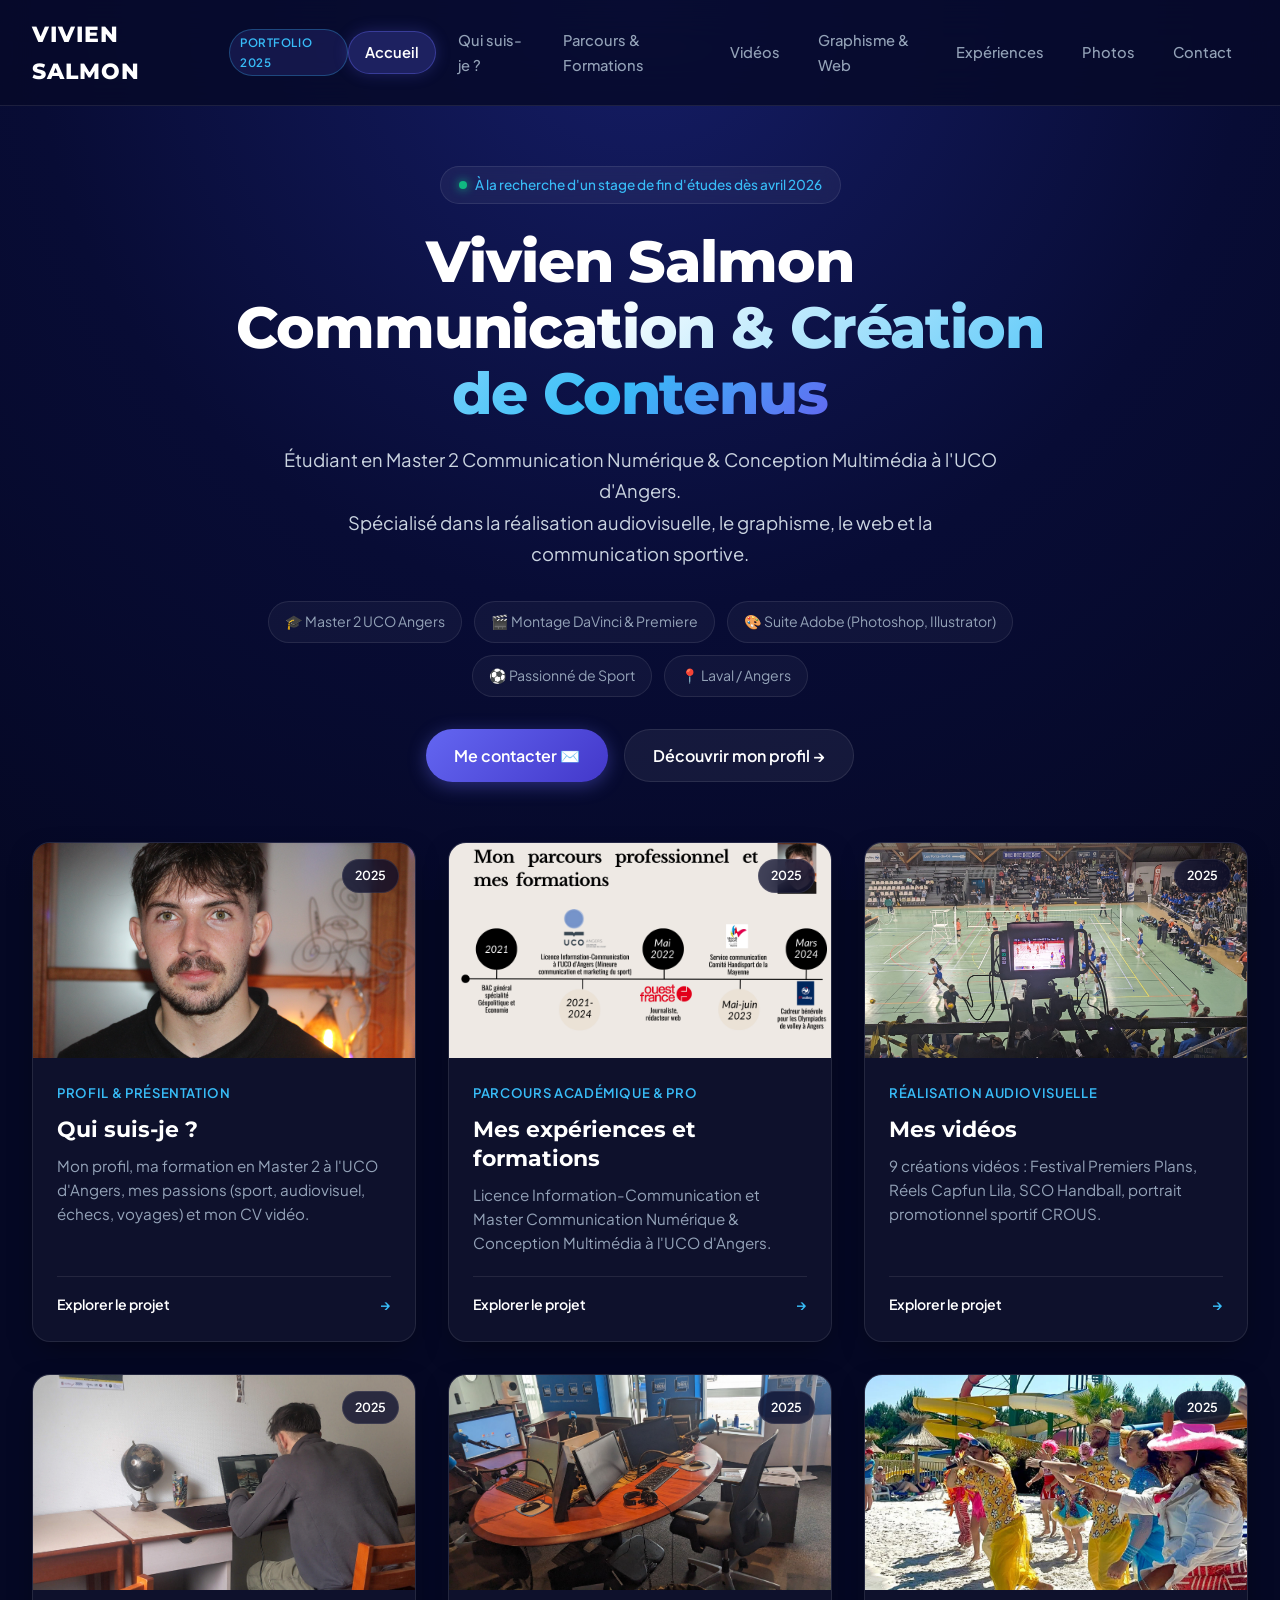
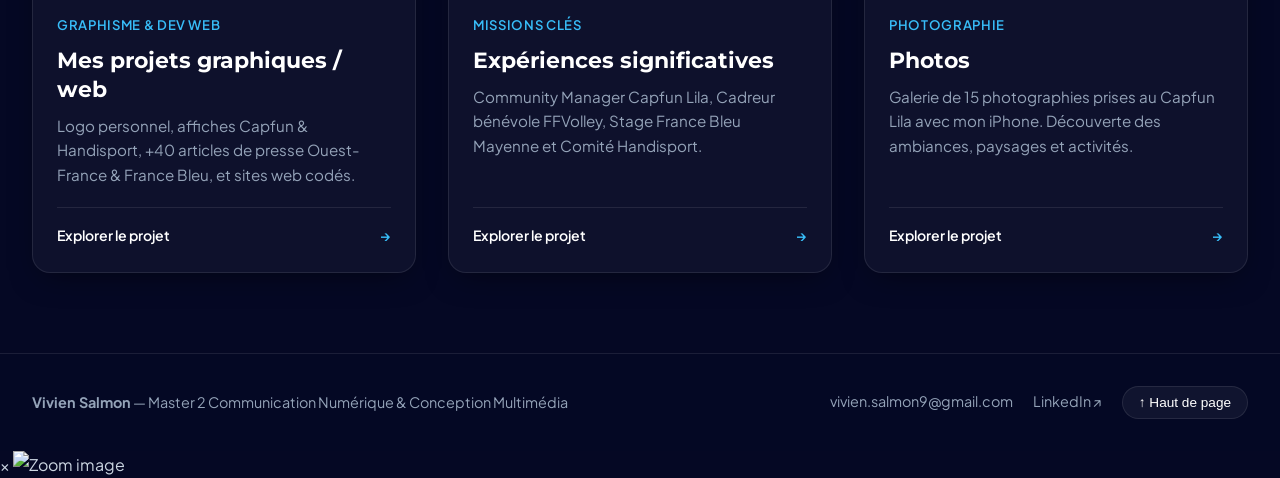
==== commit 7c6d2e5c: "Refonte graphique moderne complète & intégration streaming Google Drive" ====
--- a/index.html
+++ b/index.html
@@ -1,292 +1,204 @@
 <!DOCTYPE html>
-<html lang="fr" class="responsive">
+<html lang="fr">
 <head>
   <meta charset="UTF-8">
   <meta name="viewport" content="width=device-width, initial-scale=1.0">
-  <title>Vivien Salmon | Accueil</title>
+  <title>Accueil | Vivien Salmon</title>
   <meta name="description" content="Portfolio de Vivien Salmon - Master en Communication Numérique et création de contenus (Audiovisuel, Graphisme, Web, Sport).">
   <meta name="author" content="Vivien Salmon">
 
-  <!-- Open Graph / Meta Réseaux Sociaux -->
-  <meta property="og:title" content="Vivien Salmon | Accueil">
-  <meta property="og:description" content="Portfolio de Vivien Salmon - Projets audiovisuels, graphiques et communication.">
+  <!-- Open Graph -->
+  <meta property="og:title" content="Accueil | Vivien Salmon">
+  <meta property="og:description" content="Découvrez les réalisations en communication, audiovisuel et graphisme de Vivien Salmon.">
   <meta property="og:type" content="website">
 
-  <!-- Google Fonts : Montserrat & Inter (Typographie Futura PT alternative) -->
-  <link rel="preconnect" href="https://fonts.googleapis.com">
-  <link rel="preconnect" href="https://fonts.gstatic.com" crossorigin>
-  <link href="https://fonts.googleapis.com/css2?family=Montserrat:ital,wght@0,300;0,400;0,500;0,600;0,700;0,800;1,400&family=Inter:wght@300;400;500;600;700&display=swap" rel="stylesheet">
-
   <!-- Stylesheets -->
-  <link rel="stylesheet" href="assets/css/main.css">
-  <link rel="stylesheet" href="assets/css/theme.css">
-  <link rel="stylesheet" href="assets/css/custom.css">
-
-  <link rel="icon" type="image/x-icon" href="assets/images/favicon.ico">
+  <link rel="stylesheet" href="assets/css/modern.css">
+  <link rel="icon" type="image/x-icon" href="assets/images/df40b5a6-50cd-4efb-aca2-fb237456830f.jpg">
 </head>
-<body class="theme-background">
-
-    <div class="page-background-video page-background-video-with-panel">
-      </div>
-  <div class="js-responsive-nav">
-    <div class="responsive-nav has-social">
-      <div class="close-responsive-click-area js-close-responsive-nav">
-        <div class="close-responsive-button"></div>
-      </div>
-          <nav class="nav-container" data-hover-hint-placement="bottom-start">
-                          <div class="gallery-title"><a href="index.html" class=" active">Accueil</a></div>
-                              <div class="page-title">
-        <a href="contact.html">Contact</a>
-      </div>
-</nav>
-        <div class="social pf-nav-social" data-hover-hint-placement="bottom-start">
-          <ul>
-                </ul>
-        </div>
-          </div>
-  </div>
-    <header class="site-header js-site-header " data-hover-hint-placement="top-start">
-        <nav class="nav-container" data-hover-hint-placement="bottom-start">
-                        <div class="gallery-title"><a href="index.html" class=" active">Accueil</a></div>
-                              <div class="page-title">
-        <a href="contact.html">Contact</a>
-      </div>
-</nav>
-        <div class="logo-wrap" data-hover-hint-placement="bottom-start">
-          <div class="logo logo-text  ">
-              <a href="index.html" class="preserve-whitespace active">Vivien Salmon</a>
-    
-</div>
-        </div>
-        <div class="social pf-nav-social" data-hover-hint-placement="bottom-start">
-          <ul>
-                </ul>
-        </div>
-              <div class="hamburger-click-area js-hamburger">
-          <div class="hamburger">
-            <i></i>
-            <i></i>
-            <i></i>
-          </div>
-        </div>
-          </header>
-    <div class="header-placeholder"></div>
-    <div class="site-wrap cfix js-site-wrap">
-    <div class="site-container">
-      <div class="site-content">
-        <main>
-          <section class="project-covers">
-                    <a class="project-cover js-project-cover-touch hold-space" href="presentation.html">
-            <div class="cover-content-container">
-              <div class="cover-image-wrap">
-      <div class="cover-image">
-          <div class="cover cover-normal">
-                <img class="cover__img js-lazy image-loaded" src="assets/images/df40b5a6-50cd-4efb-aca2-fb237456830f.jpg" srcset="assets/images/df40b5a6-50cd-4efb-aca2-fb237456830f.jpg 640w, assets/images/df40b5a6-50cd-4efb-aca2-fb237456830f.jpg 1280w, assets/images/df40b5a6-50cd-4efb-aca2-fb237456830f.jpg 1366w, assets/images/df40b5a6-50cd-4efb-aca2-fb237456830f.jpg 1920w, assets/images/df40b5a6-50cd-4efb-aca2-fb237456830f.jpg 2560w, assets/images/df40b5a6-50cd-4efb-aca2-fb237456830f.jpg 5120w" sizes="(max-width: 540px) 100vw, (max-width: 768px) 50vw, calc(100vw / 2)">
-          </div>
-      </div>
-    </div>
-    <div class="details-wrap">
-                <div class="details">
-                  <div class="details-inner">
-                      <div class="title preserve-whitespace">Qui suis-je ?</div>
-                      <div class="date">2025</div>
-        </div>
-                </div>
-              </div>
-            </div>
-          </a>
-          <a class="project-cover js-project-cover-touch hold-space" href="mon-parcours-professionnel.html">
-            <div class="cover-content-container">
-              <div class="cover-image-wrap">
-      <div class="cover-image">
-          <div class="cover cover-normal">
-                <img class="cover__img js-lazy image-loaded" src="assets/images/b56371cc-ba36-4843-8952-332965da81f0.png" srcset="assets/images/b56371cc-ba36-4843-8952-332965da81f0.png 640w, assets/images/b56371cc-ba36-4843-8952-332965da81f0.png 1280w, assets/images/b56371cc-ba36-4843-8952-332965da81f0.png 1366w, assets/images/b56371cc-ba36-4843-8952-332965da81f0.png 1920w, assets/images/b56371cc-ba36-4843-8952-332965da81f0.png 2560w, assets/images/b56371cc-ba36-4843-8952-332965da81f0.png 5120w" sizes="(max-width: 540px) 100vw, (max-width: 768px) 50vw, calc(100vw / 2)">
-          </div>
-      </div>
-    </div>
-    <div class="details-wrap">
-                <div class="details">
-                  <div class="details-inner">
-                      <div class="title preserve-whitespace">Mes expériences et formations</div>
-                      <div class="date">2025</div>
-        </div>
-                </div>
-              </div>
-            </div>
-          </a>
-          <a class="project-cover js-project-cover-touch hold-space" href="mes-videos.html">
-            <div class="cover-content-container">
-              <div class="cover-image-wrap">
-      <div class="cover-image">
-          <div class="cover cover-normal">
-                <img class="cover__img js-lazy image-loaded" src="assets/images/d12af3aa-7905-41d2-b6ae-fbea61eba63c.jpg" srcset="assets/images/d12af3aa-7905-41d2-b6ae-fbea61eba63c.jpg 640w, assets/images/d12af3aa-7905-41d2-b6ae-fbea61eba63c.jpg 1280w, assets/images/d12af3aa-7905-41d2-b6ae-fbea61eba63c.jpg 1366w, assets/images/d12af3aa-7905-41d2-b6ae-fbea61eba63c.jpg 1920w, assets/images/d12af3aa-7905-41d2-b6ae-fbea61eba63c.jpg 2560w, assets/images/d12af3aa-7905-41d2-b6ae-fbea61eba63c.jpg 5120w" sizes="(max-width: 540px) 100vw, (max-width: 768px) 50vw, calc(100vw / 2)">
-          </div>
-      </div>
-    </div>
-    <div class="details-wrap">
-                <div class="details">
-                  <div class="details-inner">
-                      <div class="title preserve-whitespace">Mes vidéos</div>
-                      <div class="date">2025</div>
-        </div>
-                </div>
-              </div>
-            </div>
-          </a>
-          <a class="project-cover js-project-cover-touch hold-space" href="mes-graphismes.html">
-            <div class="cover-content-container">
-              <div class="cover-image-wrap">
-      <div class="cover-image">
-          <div class="cover cover-normal">
-                <img class="cover__img js-lazy image-loaded" src="assets/images/907d4c2e-0741-4104-9ed9-50283b5674a9.jpg" srcset="assets/images/907d4c2e-0741-4104-9ed9-50283b5674a9.jpg 640w, assets/images/907d4c2e-0741-4104-9ed9-50283b5674a9.jpg 1280w, assets/images/907d4c2e-0741-4104-9ed9-50283b5674a9.jpg 1366w, assets/images/907d4c2e-0741-4104-9ed9-50283b5674a9.jpg 1920w, assets/images/907d4c2e-0741-4104-9ed9-50283b5674a9.jpg 2560w, assets/images/907d4c2e-0741-4104-9ed9-50283b5674a9.jpg 5120w" sizes="(max-width: 540px) 100vw, (max-width: 768px) 50vw, calc(100vw / 2)">
-          </div>
-      </div>
-    </div>
-    <div class="details-wrap">
-                <div class="details">
-                  <div class="details-inner">
-                      <div class="title preserve-whitespace">Mes projets graphiques/ web</div>
-                      <div class="date">2025</div>
-        </div>
-                </div>
-              </div>
-            </div>
-          </a>
-          <a class="project-cover js-project-cover-touch hold-space" href="experiences-significatives.html">
-            <div class="cover-content-container">
-              <div class="cover-image-wrap">
-      <div class="cover-image">
-          <div class="cover cover-normal">
-                <img class="cover__img js-lazy image-loaded" src="assets/images/af6bd10b-c930-49c2-93ee-7b8ddaea50be.jpg" srcset="assets/images/af6bd10b-c930-49c2-93ee-7b8ddaea50be.jpg 640w, assets/images/af6bd10b-c930-49c2-93ee-7b8ddaea50be.jpg 1280w, assets/images/af6bd10b-c930-49c2-93ee-7b8ddaea50be.jpg 1366w, assets/images/af6bd10b-c930-49c2-93ee-7b8ddaea50be.jpg 1920w, assets/images/af6bd10b-c930-49c2-93ee-7b8ddaea50be.jpg 2560w, assets/images/af6bd10b-c930-49c2-93ee-7b8ddaea50be.jpg 5120w" sizes="(max-width: 540px) 100vw, (max-width: 768px) 50vw, calc(100vw / 2)">
-          </div>
-      </div>
-    </div>
-    <div class="details-wrap">
-                <div class="details">
-                  <div class="details-inner">
-                      <div class="title preserve-whitespace">Expériences significatives</div>
-                      <div class="date">2025</div>
-        </div>
-                </div>
-              </div>
-            </div>
-          </a>
-          <a class="project-cover js-project-cover-touch hold-space" href="photos.html">
-            <div class="cover-content-container">
-              <div class="cover-image-wrap">
-      <div class="cover-image">
-          <div class="cover cover-normal">
-                <img class="cover__img js-lazy image-loaded" src="assets/images/78d28d3b-9b87-4e34-a9a2-33beeb02f6df.jpg" srcset="assets/images/78d28d3b-9b87-4e34-a9a2-33beeb02f6df.jpg 640w, assets/images/78d28d3b-9b87-4e34-a9a2-33beeb02f6df.jpg 1280w, assets/images/78d28d3b-9b87-4e34-a9a2-33beeb02f6df.jpg 1366w, assets/images/78d28d3b-9b87-4e34-a9a2-33beeb02f6df.jpg 1920w, assets/images/78d28d3b-9b87-4e34-a9a2-33beeb02f6df.jpg 2560w, assets/images/78d28d3b-9b87-4e34-a9a2-33beeb02f6df.jpg 5120w" sizes="(max-width: 540px) 100vw, (max-width: 768px) 50vw, calc(100vw / 2)">
-          </div>
-      </div>
-    </div>
-    <div class="details-wrap">
-                <div class="details">
-                  <div class="details-inner">
-                      <div class="title preserve-whitespace">Photos</div>
-                      <div class="date">2025</div>
-        </div>
-                </div>
-              </div>
-            </div>
-          </a>
-</section>
-              <section class="back-to-top">
-      <a href="#"><span class="arrow">↑</span><span class="preserve-whitespace">Back to Top</span></a>
-    </section>
-    <a class="back-to-top-fixed js-back-to-top back-to-top-fixed-with-panel" data-hover-hint-placement="top-start" href="#">
-      <svg version="1.1" id="Layer_1" xmlns="http://www.w3.org/2000/svg" xmlns:xlink="http://www.w3.org/1999/xlink" x="0px" y="0px" viewBox="0 0 26 26" style="enable-background:new 0 0 26 26;" xml:space="preserve" class="icon icon-back-to-top">
-      <g>
-        <path d="M13.8,1.3L21.6,9c0.1,0.1,0.1,0.3,0.2,0.4c0.1,0.1,0.1,0.3,0.1,0.4s0,0.3-0.1,0.4c-0.1,0.1-0.1,0.3-0.3,0.4
-          c-0.1,0.1-0.2,0.2-0.4,0.3c-0.2,0.1-0.3,0.1-0.4,0.1c-0.1,0-0.3,0-0.4-0.1c-0.2-0.1-0.3-0.2-0.4-0.3L14.2,5l0,19.1
-          c0,0.2-0.1,0.3-0.1,0.5c0,0.1-0.1,0.3-0.3,0.4c-0.1,0.1-0.2,0.2-0.4,0.3c-0.1,0.1-0.3,0.1-0.5,0.1c-0.1,0-0.3,0-0.4-0.1
-          c-0.1-0.1-0.3-0.1-0.4-0.3c-0.1-0.1-0.2-0.2-0.3-0.4c-0.1-0.1-0.1-0.3-0.1-0.5l0-19.1l-5.7,5.7C6,10.8,5.8,10.9,5.7,11
-          c-0.1,0.1-0.3,0.1-0.4,0.1c-0.2,0-0.3,0-0.4-0.1c-0.1-0.1-0.3-0.2-0.4-0.3c-0.1-0.1-0.1-0.2-0.2-0.4C4.1,10.2,4,10.1,4.1,9.9
-          c0-0.1,0-0.3,0.1-0.4c0-0.1,0.1-0.3,0.3-0.4l7.7-7.8c0.1,0,0.2-0.1,0.2-0.1c0,0,0.1-0.1,0.2-0.1c0.1,0,0.2,0,0.2-0.1
-          c0.1,0,0.1,0,0.2,0c0,0,0.1,0,0.2,0c0.1,0,0.2,0,0.2,0.1c0.1,0,0.1,0.1,0.2,0.1C13.7,1.2,13.8,1.2,13.8,1.3z"></path>
-      </g>
-      </svg>
-    </a>
-              <footer class="site-footer">
-                <div class="footer-text">
-                  Powered by <a href="http://portfolio.adobe.com" target="_blank">Adobe Portfolio</a>
-                </div>
-              </footer>
-                  </main>
-      </div>
-    </div>
-  </div>
-
-    <script type="text/javascript">var __config__ = {
-lightbox: {"enabled":1,"color":{"opacity":0.94,"hex":"#fff"}},
-pageTransition: 1,
-linkTransition: 1,
-theme: {"name":"marta/ludwig"},
-};
-
-var __languages__ = {
-  localizedValidationMessages: {}
-};
-</script>
-    <script type="text/javascript" src="https://renderer.myportfolio.com/dist/js/main.js"></script><div class="js-lightbox-wrap offscreen" id="lightbox-wrap">
-    
-  <div class="js-blocking" id="lightbox-blocking">
-    <span class="lightbox-spinner"></span>
-  </div>
-
-    <div class="js-lightbox-inner-wrap" id="lightbox-inner-wrap">
-      <div class="js-img-wrap" id="lightbox-img-wrap">
-        
-  <div class="lightbox-extra control prev js-control js-prev">
-    <svg xmlns="http://www.w3.org/2000/svg" version="1.1" x="0" y="0" width="60" height="60" viewBox="0 0 60 60" xml:space="preserve">
-      <circle class="lightbox-icon-bg" cx="30" cy="30" r="30"></circle>
-      <path class="lightbox-icon-arrow" d="M36.8,36.4L30.3,30l6.5-6.4l-3.5-3.4l-10,9.8l10,9.8L36.8,36.4z"></path>
-    </svg>
-  </div>
-
-        
-  <div class="lightbox-extra control next js-control js-next">
-    <svg xmlns="http://www.w3.org/2000/svg" version="1.1" x="0" y="0" width="60" height="60" viewBox="0 0 60 60" xml:space="preserve">
-      <circle class="lightbox-icon-bg" cx="30" cy="30" r="30"></circle>
-      <path class="lightbox-icon-arrow" d="M24.2,23.5l6.6,6.5l-6.6,6.5l3.6,3.5L37.8,30l-10.1-9.9L24.2,23.5z"></path>
-    </svg>
-  </div>
-
-        
-  <div class="lightbox-extra control close js-control js-close">
-    <svg xmlns="http://www.w3.org/2000/svg" version="1.1" x="0" y="0" viewBox="0 0 100 100" preserveAspectRatio="xMidYMid meet">
-      <circle class="lightbox-icon-bg" cx="50" cy="50" r="47.5"></circle>
-      <polygon class="lightbox-icon-close" points="64.5,39.8 60.2,35.5 50,45.7 39.8,35.5 35.5,39.8 45.7,50 35.5,60.2 39.8,64.5 50,54.3 60.2,64.5 64.5,60.2 54.3,50"></polygon>
-    </svg>
-  </div>
-
-        <div class="lightbox-contents js-contents"></div>
-      </div>
-    </div>
-  </div>
-
-
-
-          <script>
-          (function() {
-            function listener(evt) {
-              // prevent user interaction
-              evt.stopPropagation();
-              evt.stopImmediatePropagation();
-              evt.preventDefault();
-            };
-            document.addEventListener('click', listener, true);
-            window.addEventListener('load', function() { document.removeEventListener('click', listener, true); });
-          })();
-          </script>
-        
-
-  <!-- Lightbox Modal pour agrandir les photos -->
+<body>
+  <header class="site-header">
+    <div class="header-inner">
+      <a href="index.html" class="brand">
+        <span class="brand-title">Vivien Salmon</span>
+        <span class="brand-badge">Portfolio 2025</span>
+      </a>
+      <button class="mobile-toggle" aria-label="Menu" onclick="toggleMenu()">☰</button>
+      <nav>
+        <ul class="nav-links" id="nav-menu">
+          <li class="nav-item"><a href="index.html" class="active">Accueil</a></li>
+<li class="nav-item"><a href="presentation.html" class="">Qui suis-je ?</a></li>
+<li class="nav-item"><a href="mon-parcours-professionnel.html" class="">Parcours & Formations</a></li>
+<li class="nav-item"><a href="mes-videos.html" class="">Vidéos</a></li>
+<li class="nav-item"><a href="mes-graphismes.html" class="">Graphisme & Web</a></li>
+<li class="nav-item"><a href="experiences-significatives.html" class="">Expériences</a></li>
+<li class="nav-item"><a href="photos.html" class="">Photos</a></li>
+<li class="nav-item"><a href="contact.html" class="">Contact</a></li>
+
+        </ul>
+      </nav>
+    </div>
+  </header>
+
+  <section class="hero">
+    <div class="hero-container">
+      <div class="hero-badge">
+        <span class="pulse"></span>
+        <span>À la recherche d'un stage de fin d'études dès avril 2026</span>
+      </div>
+      <h1 class="hero-title">
+        Vivien Salmon<br>
+        <span class="gradient-text">Communication & Création de Contenus</span>
+      </h1>
+      <p class="hero-subtitle">
+        Étudiant en Master 2 Communication Numérique & Conception Multimédia à l'UCO d'Angers.<br>
+        Spécialisé dans la réalisation audiovisuelle, le graphisme, le web et la communication sportive.
+      </p>
+      <div class="hero-chips">
+        <div class="chip">🎓 Master 2 UCO Angers</div>
+        <div class="chip">🎬 Montage DaVinci & Premiere</div>
+        <div class="chip">🎨 Suite Adobe (Photoshop, Illustrator)</div>
+        <div class="chip">⚽ Passionné de Sport</div>
+        <div class="chip">📍 Laval / Angers</div>
+      </div>
+      <div style="display: flex; justify-content: center; gap: 16px;">
+        <a href="contact.html" class="btn btn-primary">Me contacter ✉️</a>
+        <a href="presentation.html" class="btn btn-secondary">Découvrir mon profil →</a>
+      </div>
+    </div>
+  </section>
+  <main class="main-content">
+    <div class="projects-grid">
+      <a href="presentation.html" class="project-card">
+        <div class="card-media">
+          <img src="assets/images/df40b5a6-50cd-4efb-aca2-fb237456830f.jpg" alt="Qui suis-je ?" loading="lazy">
+          <span class="card-badge">2025</span>
+        </div>
+        <div class="card-body">
+          <div class="card-meta">Profil & Présentation</div>
+          <h2 class="card-title">Qui suis-je ?</h2>
+          <p class="card-desc">Mon profil, ma formation en Master 2 à l'UCO d'Angers, mes passions (sport, audiovisuel, échecs, voyages) et mon CV vidéo.</p>
+          <div class="card-footer">
+            <span>Explorer le projet</span>
+            <span class="card-arrow">→</span>
+          </div>
+        </div>
+      </a>
+      <a href="mon-parcours-professionnel.html" class="project-card">
+        <div class="card-media">
+          <img src="assets/images/b56371cc-ba36-4843-8952-332965da81f0.png" alt="Mes expériences et formations" loading="lazy">
+          <span class="card-badge">2025</span>
+        </div>
+        <div class="card-body">
+          <div class="card-meta">Parcours Académique & Pro</div>
+          <h2 class="card-title">Mes expériences et formations</h2>
+          <p class="card-desc">Licence Information-Communication et Master Communication Numérique & Conception Multimédia à l'UCO d'Angers.</p>
+          <div class="card-footer">
+            <span>Explorer le projet</span>
+            <span class="card-arrow">→</span>
+          </div>
+        </div>
+      </a>
+      <a href="mes-videos.html" class="project-card">
+        <div class="card-media">
+          <img src="assets/images/d12af3aa-7905-41d2-b6ae-fbea61eba63c.jpg" alt="Mes vidéos" loading="lazy">
+          <span class="card-badge">2025</span>
+        </div>
+        <div class="card-body">
+          <div class="card-meta">Réalisation Audiovisuelle</div>
+          <h2 class="card-title">Mes vidéos</h2>
+          <p class="card-desc">9 créations vidéos : Festival Premiers Plans, Réels Capfun Lila, SCO Handball, portrait promotionnel sportif CROUS.</p>
+          <div class="card-footer">
+            <span>Explorer le projet</span>
+            <span class="card-arrow">→</span>
+          </div>
+        </div>
+      </a>
+      <a href="mes-graphismes.html" class="project-card">
+        <div class="card-media">
+          <img src="assets/images/907d4c2e-0741-4104-9ed9-50283b5674a9.jpg" alt="Mes projets graphiques / web" loading="lazy">
+          <span class="card-badge">2025</span>
+        </div>
+        <div class="card-body">
+          <div class="card-meta">Graphisme & Dev Web</div>
+          <h2 class="card-title">Mes projets graphiques / web</h2>
+          <p class="card-desc">Logo personnel, affiches Capfun & Handisport, +40 articles de presse Ouest-France & France Bleu, et sites web codés.</p>
+          <div class="card-footer">
+            <span>Explorer le projet</span>
+            <span class="card-arrow">→</span>
+          </div>
+        </div>
+      </a>
+      <a href="experiences-significatives.html" class="project-card">
+        <div class="card-media">
+          <img src="assets/images/af6bd10b-c930-49c2-93ee-7b8ddaea50be.jpg" alt="Expériences significatives" loading="lazy">
+          <span class="card-badge">2025</span>
+        </div>
+        <div class="card-body">
+          <div class="card-meta">Missions Clés</div>
+          <h2 class="card-title">Expériences significatives</h2>
+          <p class="card-desc">Community Manager Capfun Lila, Cadreur bénévole FFVolley, Stage France Bleu Mayenne et Comité Handisport.</p>
+          <div class="card-footer">
+            <span>Explorer le projet</span>
+            <span class="card-arrow">→</span>
+          </div>
+        </div>
+      </a>
+      <a href="photos.html" class="project-card">
+        <div class="card-media">
+          <img src="assets/images/78d28d3b-9b87-4e34-a9a2-33beeb02f6df.jpg" alt="Photos" loading="lazy">
+          <span class="card-badge">2025</span>
+        </div>
+        <div class="card-body">
+          <div class="card-meta">Photographie</div>
+          <h2 class="card-title">Photos</h2>
+          <p class="card-desc">Galerie de 15 photographies prises au Capfun Lila avec mon iPhone. Découverte des ambiances, paysages et activités.</p>
+          <div class="card-footer">
+            <span>Explorer le projet</span>
+            <span class="card-arrow">→</span>
+          </div>
+        </div>
+      </a>
+
+    </div>
+  </main>
+
+  <footer class="site-footer">
+    <div class="footer-inner">
+      <div>
+        <strong>Vivien Salmon</strong> — Master 2 Communication Numérique & Conception Multimédia
+      </div>
+      <div>
+        <a href="mailto:vivien.salmon9@gmail.com" style="margin-right: 18px;">vivien.salmon9@gmail.com</a>
+        <a href="https://www.linkedin.com/in/vivien-salmon-8b6826255/" target="_blank" rel="noopener" style="margin-right: 18px;">LinkedIn ↗</a>
+        <button class="back-to-top-btn" onclick="window.scrollTo({top: 0, behavior: 'smooth'})">↑ Haut de page</button>
+      </div>
+    </div>
+  </footer>
+
+  <!-- Lightbox Modal -->
   <div id="image-lightbox" class="lightbox-modal" onclick="closeLightbox()">
     <span class="lightbox-close">&times;</span>
-    <img class="lightbox-content" id="lightbox-img" alt="Agrandissement">
+    <img class="lightbox-content" id="lightbox-img" alt="Zoom image">
   </div>
 
-  <script src="assets/js/main.js"></script>
+  <script>
+    function toggleMenu() {
+      const menu = document.getElementById('nav-menu');
+      if (menu) menu.classList.toggle('open');
+    }
+    function openLightbox(src) {
+      const modal = document.getElementById('image-lightbox');
+      const img = document.getElementById('lightbox-img');
+      img.src = src;
+      modal.style.display = 'flex';
+    }
+    function closeLightbox() {
+      document.getElementById('image-lightbox').style.display = 'none';
+    }
+    document.addEventListener('keydown', (e) => {
+      if (e.key === 'Escape') closeLightbox();
+    });
+  </script>
 </body>
 </html>
--- a/assets/css/modern.css
+++ b/assets/css/modern.css
@@ -0,0 +1,916 @@
+/* ==========================================================================
+   PORTFOLIO VIVIEN SALMON - DESIGN SYSTEM MODERNE & SLEEK
+   ========================================================================== */
+
+@import url('fonts.css');
+@import url('https://fonts.googleapis.com/css2?family=Plus+Jakarta+Sans:wght@300;400;500;600;700;800&family=Montserrat:wght@400;500;600;700;800&display=swap');
+
+:root {
+  --bg-gradient: radial-gradient(circle at 50% 0%, #151d66 0%, #080c35 55%, #050824 100%);
+  --bg-dark: #050824;
+  --bg-navy: #0B105B;
+  --bg-card: rgba(255, 255, 255, 0.04);
+  --bg-card-hover: rgba(255, 255, 255, 0.08);
+  --border-glass: rgba(255, 255, 255, 0.09);
+  --border-accent: rgba(99, 102, 241, 0.5);
+  --accent-primary: #6366f1;
+  --accent-cyan: #38bdf8;
+  --accent-glow: rgba(99, 102, 241, 0.25);
+  --text-white: #ffffff;
+  --text-body: #cbd5e1;
+  --text-muted: #94a3b8;
+  --font-main: 'Plus Jakarta Sans', 'ftnk', -apple-system, BlinkMacSystemFont, "Segoe UI", Roboto, sans-serif;
+  --font-heading: 'Montserrat', 'shzc', 'Plus Jakarta Sans', sans-serif;
+  --shadow-card: 0 10px 30px -10px rgba(0, 0, 0, 0.5);
+  --shadow-hover: 0 20px 40px -15px rgba(0, 0, 0, 0.7), 0 0 25px -5px rgba(99, 102, 241, 0.3);
+  --radius-card: 18px;
+  --radius-pill: 9999px;
+  --transition: all 0.35s cubic-bezier(0.16, 1, 0.3, 1);
+}
+
+/* Reset & Base */
+*, *::before, *::after {
+  box-sizing: border-box;
+  margin: 0;
+  padding: 0;
+}
+
+html {
+  scroll-behavior: smooth;
+  background-color: var(--bg-dark);
+  color: var(--text-body);
+  font-family: var(--font-main);
+  -webkit-font-smoothing: antialiased;
+  -moz-osx-font-smoothing: grayscale;
+}
+
+body {
+  background: var(--bg-gradient) no-repeat fixed center center;
+  background-size: cover;
+  min-height: 100vh;
+  display: flex;
+  flex-direction: column;
+  overflow-x: hidden;
+  line-height: 1.7;
+}
+
+a {
+  color: inherit;
+  text-decoration: none;
+  transition: var(--transition);
+}
+
+/* ==========================================================================
+   HEADER & NAVIGATION
+   ========================================================================== */
+.site-header {
+  position: sticky;
+  top: 0;
+  left: 0;
+  width: 100%;
+  z-index: 1000;
+  background: rgba(7, 10, 42, 0.85);
+  backdrop-filter: blur(20px);
+  -webkit-backdrop-filter: blur(20px);
+  border-bottom: 1px solid var(--border-glass);
+  padding: 16px 0;
+  transition: var(--transition);
+}
+
+.header-inner {
+  max-width: 1300px;
+  margin: 0 auto;
+  padding: 0 32px;
+  display: flex;
+  justify-content: space-between;
+  align-items: center;
+}
+
+.brand {
+  display: flex;
+  align-items: center;
+  gap: 12px;
+}
+
+.brand-title {
+  font-family: var(--font-heading);
+  font-weight: 800;
+  font-size: 1.35rem;
+  letter-spacing: 0.05em;
+  color: var(--text-white);
+  text-transform: uppercase;
+}
+
+.brand-badge {
+  background: rgba(99, 102, 241, 0.15);
+  color: var(--accent-cyan);
+  border: 1px solid rgba(56, 189, 248, 0.3);
+  font-size: 0.72rem;
+  font-weight: 600;
+  padding: 3px 10px;
+  border-radius: var(--radius-pill);
+  text-transform: uppercase;
+  letter-spacing: 0.05em;
+}
+
+.nav-links {
+  display: flex;
+  align-items: center;
+  gap: 6px;
+  list-style: none;
+}
+
+.nav-item a {
+  font-size: 0.92rem;
+  font-weight: 500;
+  color: var(--text-muted);
+  padding: 8px 16px;
+  border-radius: var(--radius-pill);
+  transition: var(--transition);
+  display: inline-block;
+}
+
+.nav-item a:hover {
+  color: var(--text-white);
+  background: rgba(255, 255, 255, 0.06);
+}
+
+.nav-item a.active {
+  color: var(--text-white);
+  background: rgba(99, 102, 241, 0.25);
+  border: 1px solid rgba(99, 102, 241, 0.4);
+  font-weight: 600;
+  box-shadow: 0 0 15px rgba(99, 102, 241, 0.25);
+}
+
+.nav-cta a {
+  background: linear-gradient(135deg, var(--accent-primary), #4338ca);
+  color: #fff !important;
+  font-weight: 600;
+  padding: 8px 20px;
+  box-shadow: 0 4px 14px rgba(99, 102, 241, 0.4);
+}
+
+.nav-cta a:hover {
+  transform: translateY(-1px);
+  box-shadow: 0 6px 20px rgba(99, 102, 241, 0.6);
+}
+
+/* Mobile Hamburger */
+.mobile-toggle {
+  display: none;
+  background: transparent;
+  border: none;
+  color: var(--text-white);
+  font-size: 1.5rem;
+  cursor: pointer;
+  padding: 6px;
+}
+
+/* ==========================================================================
+   HERO BANNER
+   ========================================================================== */
+.hero {
+  padding: 60px 0 40px;
+  text-align: center;
+}
+
+.hero-container {
+  max-width: 900px;
+  margin: 0 auto;
+  padding: 0 24px;
+}
+
+.hero-badge {
+  display: inline-flex;
+  align-items: center;
+  gap: 8px;
+  background: rgba(255, 255, 255, 0.05);
+  border: 1px solid var(--border-glass);
+  padding: 6px 18px;
+  border-radius: var(--radius-pill);
+  font-size: 0.85rem;
+  color: var(--accent-cyan);
+  font-weight: 500;
+  margin-bottom: 24px;
+  backdrop-filter: blur(8px);
+}
+
+.hero-badge .pulse {
+  width: 8px;
+  height: 8px;
+  background: #10b981;
+  border-radius: 50%;
+  box-shadow: 0 0 10px #10b981;
+}
+
+.hero-title {
+  font-family: var(--font-heading);
+  font-size: clamp(2.2rem, 5vw, 3.6rem);
+  font-weight: 800;
+  color: var(--text-white);
+  line-height: 1.15;
+  margin-bottom: 18px;
+  letter-spacing: -0.02em;
+}
+
+.hero-title .gradient-text {
+  background: linear-gradient(135deg, #ffffff 30%, var(--accent-cyan) 80%, var(--accent-primary) 100%);
+  -webkit-background-clip: text;
+  -webkit-text-fill-color: transparent;
+}
+
+.hero-subtitle {
+  font-size: 1.15rem;
+  color: var(--text-body);
+  max-width: 720px;
+  margin: 0 auto 32px;
+  line-height: 1.7;
+}
+
+.hero-chips {
+  display: flex;
+  justify-content: center;
+  flex-wrap: wrap;
+  gap: 12px;
+  margin-bottom: 32px;
+}
+
+.chip {
+  background: var(--bg-card);
+  border: 1px solid var(--border-glass);
+  padding: 8px 16px;
+  border-radius: var(--radius-pill);
+  font-size: 0.88rem;
+  color: var(--text-muted);
+  display: flex;
+  align-items: center;
+  gap: 8px;
+}
+
+/* ==========================================================================
+   PROJECTS GRID (ACCUEIL)
+   ========================================================================== */
+.main-content {
+  flex: 1;
+  max-width: 1300px;
+  width: 100%;
+  margin: 0 auto;
+  padding: 20px 32px 80px;
+}
+
+.projects-grid {
+  display: grid;
+  grid-template-columns: repeat(auto-fit, minmax(380px, 1fr));
+  gap: 32px;
+}
+
+.project-card {
+  background: var(--bg-card);
+  border: 1px solid var(--border-glass);
+  border-radius: var(--radius-card);
+  overflow: hidden;
+  box-shadow: var(--shadow-card);
+  transition: var(--transition);
+  display: flex;
+  flex-direction: column;
+  position: relative;
+  text-decoration: none;
+}
+
+.project-card:hover {
+  transform: translateY(-8px);
+  border-color: var(--border-accent);
+  box-shadow: var(--shadow-hover);
+  background: var(--bg-card-hover);
+}
+
+.card-media {
+  position: relative;
+  width: 100%;
+  aspect-ratio: 16 / 9;
+  overflow: hidden;
+  background: #000;
+}
+
+.card-media img {
+  width: 100%;
+  height: 100%;
+  object-fit: cover;
+  transition: transform 0.6s cubic-bezier(0.16, 1, 0.3, 1);
+}
+
+.project-card:hover .card-media img {
+  transform: scale(1.06);
+}
+
+.card-badge {
+  position: absolute;
+  top: 16px;
+  right: 16px;
+  background: rgba(7, 10, 42, 0.75);
+  backdrop-filter: blur(10px);
+  color: #fff;
+  font-size: 0.78rem;
+  font-weight: 600;
+  padding: 5px 12px;
+  border-radius: var(--radius-pill);
+  border: 1px solid var(--border-glass);
+}
+
+.card-body {
+  padding: 24px;
+  display: flex;
+  flex-direction: column;
+  flex: 1;
+}
+
+.card-meta {
+  display: flex;
+  align-items: center;
+  gap: 10px;
+  margin-bottom: 10px;
+  font-size: 0.82rem;
+  color: var(--accent-cyan);
+  font-weight: 600;
+  text-transform: uppercase;
+  letter-spacing: 0.05em;
+}
+
+.card-title {
+  font-family: var(--font-heading);
+  font-size: 1.35rem;
+  font-weight: 700;
+  color: var(--text-white);
+  line-height: 1.35;
+  margin-bottom: 10px;
+  transition: color 0.2s ease;
+}
+
+.project-card:hover .card-title {
+  color: var(--accent-cyan);
+}
+
+.card-desc {
+  font-size: 0.95rem;
+  color: var(--text-muted);
+  line-height: 1.6;
+  margin-bottom: 20px;
+  flex: 1;
+}
+
+.card-footer {
+  display: flex;
+  align-items: center;
+  justify-content: space-between;
+  border-top: 1px solid var(--border-glass);
+  padding-top: 16px;
+  margin-top: auto;
+  font-size: 0.88rem;
+  font-weight: 600;
+  color: var(--text-white);
+}
+
+.card-arrow {
+  color: var(--accent-cyan);
+  transition: transform 0.2s ease;
+}
+
+.project-card:hover .card-arrow {
+  transform: translateX(6px);
+}
+
+/* ==========================================================================
+   PAGE TEMPLATES (QUI SUIS-JE, PARCOURS, EXPÉRIENCES)
+   ========================================================================== */
+.page-container {
+  max-width: 1100px;
+  margin: 0 auto;
+  padding: 40px 24px 80px;
+}
+
+.page-header {
+  text-align: center;
+  margin-bottom: 50px;
+}
+
+.page-badge {
+  display: inline-block;
+  background: rgba(99, 102, 241, 0.15);
+  color: var(--accent-cyan);
+  border: 1px solid rgba(56, 189, 248, 0.3);
+  font-size: 0.8rem;
+  font-weight: 600;
+  padding: 4px 14px;
+  border-radius: var(--radius-pill);
+  text-transform: uppercase;
+  margin-bottom: 16px;
+}
+
+.page-title {
+  font-family: var(--font-heading);
+  font-size: clamp(2rem, 4vw, 3rem);
+  font-weight: 800;
+  color: var(--text-white);
+  margin-bottom: 16px;
+  letter-spacing: -0.02em;
+}
+
+.page-lead {
+  font-size: 1.15rem;
+  color: var(--text-body);
+  max-width: 780px;
+  margin: 0 auto;
+  line-height: 1.8;
+}
+
+/* Glass Content Cards */
+.glass-card {
+  background: var(--bg-card);
+  border: 1px solid var(--border-glass);
+  border-radius: var(--radius-card);
+  padding: 36px;
+  margin-bottom: 32px;
+  box-shadow: var(--shadow-card);
+  backdrop-filter: blur(12px);
+  -webkit-backdrop-filter: blur(12px);
+}
+
+.glass-card-title {
+  font-family: var(--font-heading);
+  font-size: 1.5rem;
+  font-weight: 700;
+  color: var(--text-white);
+  margin-bottom: 20px;
+  display: flex;
+  align-items: center;
+  gap: 12px;
+}
+
+.glass-card-title i,
+.glass-card-title span.icon {
+  color: var(--accent-cyan);
+  font-size: 1.4rem;
+}
+
+.prose p {
+  font-size: 1.05rem;
+  color: var(--text-body);
+  line-height: 1.85;
+  margin-bottom: 18px;
+}
+
+.prose p:last-child {
+  margin-bottom: 0;
+}
+
+/* Qui suis-je Profile Layout */
+.profile-grid {
+  display: grid;
+  grid-template-columns: 320px 1fr;
+  gap: 40px;
+  align-items: start;
+  margin-bottom: 40px;
+}
+
+.profile-avatar-wrap {
+  position: sticky;
+  top: 100px;
+  text-align: center;
+}
+
+.profile-avatar {
+  width: 100%;
+  max-width: 320px;
+  aspect-ratio: 1 / 1;
+  object-fit: cover;
+  border-radius: 24px;
+  border: 2px solid var(--border-glass);
+  box-shadow: var(--shadow-hover);
+  margin-bottom: 20px;
+}
+
+.profile-chips {
+  display: flex;
+  flex-direction: column;
+  gap: 10px;
+}
+
+.profile-chip {
+  background: var(--bg-card);
+  border: 1px solid var(--border-glass);
+  padding: 10px 16px;
+  border-radius: var(--radius-pill);
+  font-size: 0.88rem;
+  color: var(--text-body);
+  display: flex;
+  align-items: center;
+  justify-content: center;
+  gap: 8px;
+}
+
+/* Passions 4-Grid */
+.passions-grid {
+  display: grid;
+  grid-template-columns: repeat(auto-fit, minmax(240px, 1fr));
+  gap: 20px;
+  margin-top: 24px;
+}
+
+.passion-card {
+  background: rgba(255, 255, 255, 0.025);
+  border: 1px solid var(--border-glass);
+  border-radius: 14px;
+  padding: 24px;
+  transition: var(--transition);
+}
+
+.passion-card:hover {
+  transform: translateY(-4px);
+  border-color: var(--border-accent);
+  background: var(--bg-card-hover);
+}
+
+.passion-icon {
+  font-size: 2rem;
+  margin-bottom: 12px;
+}
+
+.passion-title {
+  font-family: var(--font-heading);
+  font-weight: 700;
+  font-size: 1.1rem;
+  color: var(--text-white);
+  margin-bottom: 8px;
+}
+
+.passion-desc {
+  font-size: 0.92rem;
+  color: var(--text-muted);
+  line-height: 1.6;
+}
+
+/* ==========================================================================
+   VIDÉOS (LECTEUR GOOGLE DRIVE & CARDS)
+   ========================================================================== */
+.videos-grid {
+  display: grid;
+  grid-template-columns: repeat(auto-fit, minmax(460px, 1fr));
+  gap: 32px;
+}
+
+.video-card {
+  background: var(--bg-card);
+  border: 1px solid var(--border-glass);
+  border-radius: var(--radius-card);
+  overflow: hidden;
+  box-shadow: var(--shadow-card);
+  display: flex;
+  flex-direction: column;
+  transition: var(--transition);
+}
+
+.video-card:hover {
+  border-color: var(--border-accent);
+  box-shadow: var(--shadow-hover);
+}
+
+.video-frame-wrap {
+  position: relative;
+  width: 100%;
+  aspect-ratio: 16 / 9;
+  background: #000;
+}
+
+.video-frame-wrap iframe,
+.video-frame-wrap video {
+  position: absolute;
+  top: 0;
+  left: 0;
+  width: 100%;
+  height: 100%;
+  border: 0;
+}
+
+.video-info {
+  padding: 22px;
+  display: flex;
+  flex-direction: column;
+  flex: 1;
+}
+
+.video-badge {
+  align-self: flex-start;
+  background: rgba(99, 102, 241, 0.15);
+  color: var(--accent-cyan);
+  border: 1px solid rgba(56, 189, 248, 0.3);
+  font-size: 0.75rem;
+  font-weight: 600;
+  padding: 3px 10px;
+  border-radius: var(--radius-pill);
+  margin-bottom: 10px;
+  text-transform: uppercase;
+}
+
+.video-title {
+  font-family: var(--font-heading);
+  font-size: 1.18rem;
+  font-weight: 700;
+  color: var(--text-white);
+  margin-bottom: 8px;
+  line-height: 1.4;
+}
+
+.video-desc {
+  font-size: 0.92rem;
+  color: var(--text-muted);
+  line-height: 1.6;
+  margin-top: auto;
+}
+
+/* ==========================================================================
+   PROJETS GRAPHIQUES & GALERIES IMAGES
+   ========================================================================== */
+.section-block {
+  margin-bottom: 50px;
+}
+
+.section-title {
+  font-family: var(--font-heading);
+  font-size: 1.6rem;
+  font-weight: 700;
+  color: var(--text-white);
+  margin-bottom: 24px;
+  display: flex;
+  align-items: center;
+  gap: 12px;
+  border-bottom: 1px solid var(--border-glass);
+  padding-bottom: 12px;
+}
+
+.image-grid {
+  display: grid;
+  grid-template-columns: repeat(auto-fill, minmax(280px, 1fr));
+  gap: 20px;
+}
+
+.image-card {
+  background: var(--bg-card);
+  border: 1px solid var(--border-glass);
+  border-radius: 14px;
+  overflow: hidden;
+  cursor: zoom-in;
+  transition: var(--transition);
+}
+
+.image-card:hover {
+  transform: translateY(-4px) scale(1.02);
+  border-color: var(--border-accent);
+  box-shadow: var(--shadow-hover);
+}
+
+.image-card img {
+  width: 100%;
+  height: 240px;
+  object-fit: cover;
+  display: block;
+}
+
+.image-card-caption {
+  padding: 12px 16px;
+  font-size: 0.88rem;
+  color: var(--text-muted);
+  background: rgba(7, 10, 42, 0.7);
+  white-space: nowrap;
+  overflow: hidden;
+  text-overflow: ellipsis;
+}
+
+/* Photos Masonry */
+.photos-masonry {
+  columns: 3 320px;
+  column-gap: 24px;
+}
+
+.photo-item {
+  margin-bottom: 24px;
+  break-inside: avoid;
+  border-radius: 14px;
+  overflow: hidden;
+  border: 1px solid var(--border-glass);
+  cursor: zoom-in;
+  transition: var(--transition);
+  background: var(--bg-card);
+}
+
+.photo-item:hover {
+  transform: translateY(-4px);
+  border-color: var(--border-accent);
+  box-shadow: var(--shadow-hover);
+}
+
+.photo-item img {
+  width: 100%;
+  height: auto;
+  display: block;
+  transition: transform 0.4s ease;
+}
+
+.photo-item:hover img {
+  transform: scale(1.03);
+}
+
+/* ==========================================================================
+   CONTACT CARD
+   ========================================================================== */
+.contact-container {
+  max-width: 750px;
+  margin: 0 auto;
+}
+
+.contact-card {
+  background: var(--bg-card);
+  border: 1px solid var(--border-glass);
+  border-radius: 24px;
+  padding: 48px;
+  text-align: center;
+  box-shadow: var(--shadow-card);
+  backdrop-filter: blur(16px);
+}
+
+.contact-avatar {
+  width: 120px;
+  height: 120px;
+  border-radius: 50%;
+  object-fit: cover;
+  margin: 0 auto 24px;
+  border: 3px solid var(--accent-cyan);
+  box-shadow: 0 0 25px rgba(56, 189, 248, 0.35);
+}
+
+.contact-name {
+  font-family: var(--font-heading);
+  font-size: 2rem;
+  font-weight: 800;
+  color: var(--text-white);
+  margin-bottom: 8px;
+}
+
+.contact-role {
+  color: var(--accent-cyan);
+  font-size: 1.1rem;
+  font-weight: 500;
+  margin-bottom: 24px;
+}
+
+.contact-actions {
+  display: flex;
+  justify-content: center;
+  flex-wrap: wrap;
+  gap: 16px;
+  margin-top: 32px;
+}
+
+.btn {
+  display: inline-flex;
+  align-items: center;
+  gap: 10px;
+  padding: 12px 28px;
+  border-radius: var(--radius-pill);
+  font-size: 1rem;
+  font-weight: 600;
+  cursor: pointer;
+  transition: var(--transition);
+}
+
+.btn-primary {
+  background: linear-gradient(135deg, var(--accent-primary), #4338ca);
+  color: #fff;
+  box-shadow: 0 4px 18px rgba(99, 102, 241, 0.4);
+  border: none;
+}
+
+.btn-primary:hover {
+  transform: translateY(-2px);
+  box-shadow: 0 6px 24px rgba(99, 102, 241, 0.6);
+}
+
+.btn-secondary {
+  background: rgba(255, 255, 255, 0.06);
+  color: #fff;
+  border: 1px solid var(--border-glass);
+}
+
+.btn-secondary:hover {
+  background: rgba(255, 255, 255, 0.12);
+  border-color: rgba(255, 255, 255, 0.2);
+  transform: translateY(-2px);
+}
+
+/* ==========================================================================
+   FOOTER
+   ========================================================================== */
+.site-footer {
+  border-top: 1px solid var(--border-glass);
+  background: rgba(5, 8, 36, 0.9);
+  padding: 32px 0;
+  margin-top: auto;
+}
+
+.footer-inner {
+  max-width: 1300px;
+  margin: 0 auto;
+  padding: 0 32px;
+  display: flex;
+  justify-content: space-between;
+  align-items: center;
+  flex-wrap: wrap;
+  gap: 16px;
+  font-size: 0.9rem;
+  color: var(--text-muted);
+}
+
+.back-to-top-btn {
+  background: rgba(255, 255, 255, 0.05);
+  border: 1px solid var(--border-glass);
+  color: #fff;
+  padding: 8px 16px;
+  border-radius: var(--radius-pill);
+  font-size: 0.85rem;
+  cursor: pointer;
+  display: inline-flex;
+  align-items: center;
+  gap: 6px;
+  transition: var(--transition);
+}
+
+.back-to-top-btn:hover {
+  background: rgba(99, 102, 241, 0.2);
+  border-color: var(--accent-primary);
+  color: var(--accent-cyan);
+}
+
+/* ==========================================================================
+   RESPONSIVE DESIGN
+   ========================================================================== */
+@media (max-width: 900px) {
+  .projects-grid {
+    grid-template-columns: 1fr;
+  }
+  .videos-grid {
+    grid-template-columns: 1fr;
+  }
+  .profile-grid {
+    grid-template-columns: 1fr;
+    text-align: center;
+  }
+  .profile-avatar-wrap {
+    position: static;
+  }
+  .profile-avatar {
+    margin: 0 auto 20px;
+  }
+  .profile-chips {
+    flex-direction: row;
+    flex-wrap: wrap;
+    justify-content: center;
+  }
+}
+
+@media (max-width: 768px) {
+  .mobile-toggle {
+    display: block;
+  }
+  .nav-links {
+    display: none;
+    position: fixed;
+    top: 70px;
+    left: 0;
+    width: 100%;
+    background: rgba(7, 10, 42, 0.98);
+    backdrop-filter: blur(25px);
+    flex-direction: column;
+    padding: 24px;
+    gap: 12px;
+    border-bottom: 1px solid var(--border-glass);
+    box-shadow: 0 20px 40px rgba(0, 0, 0, 0.6);
+  }
+  .nav-links.open {
+    display: flex;
+  }
+  .nav-item {
+    width: 100%;
+    text-align: center;
+  }
+  .nav-item a {
+    width: 100%;
+    padding: 12px;
+    font-size: 1.05rem;
+  }
+  .hero-title {
+    font-size: 2.2rem;
+  }
+  .contact-card {
+    padding: 32px 20px;
+  }
+}
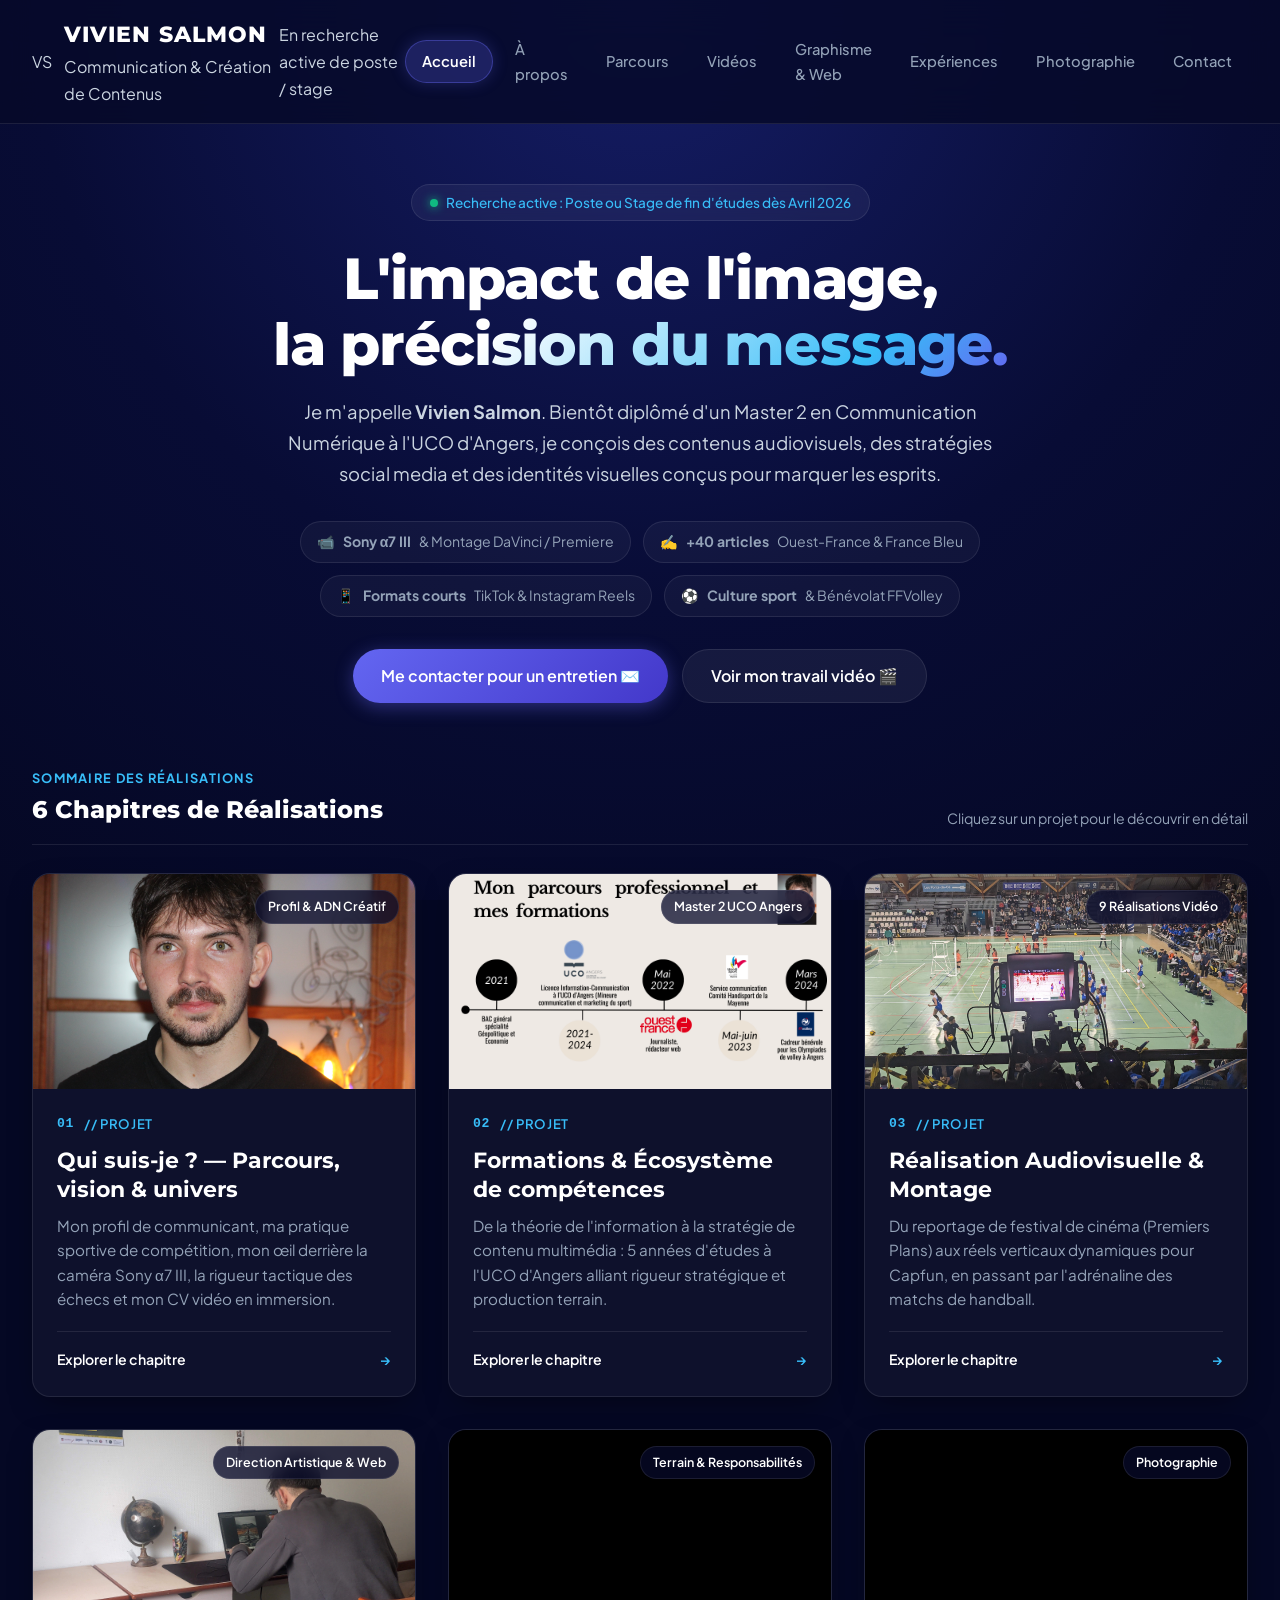
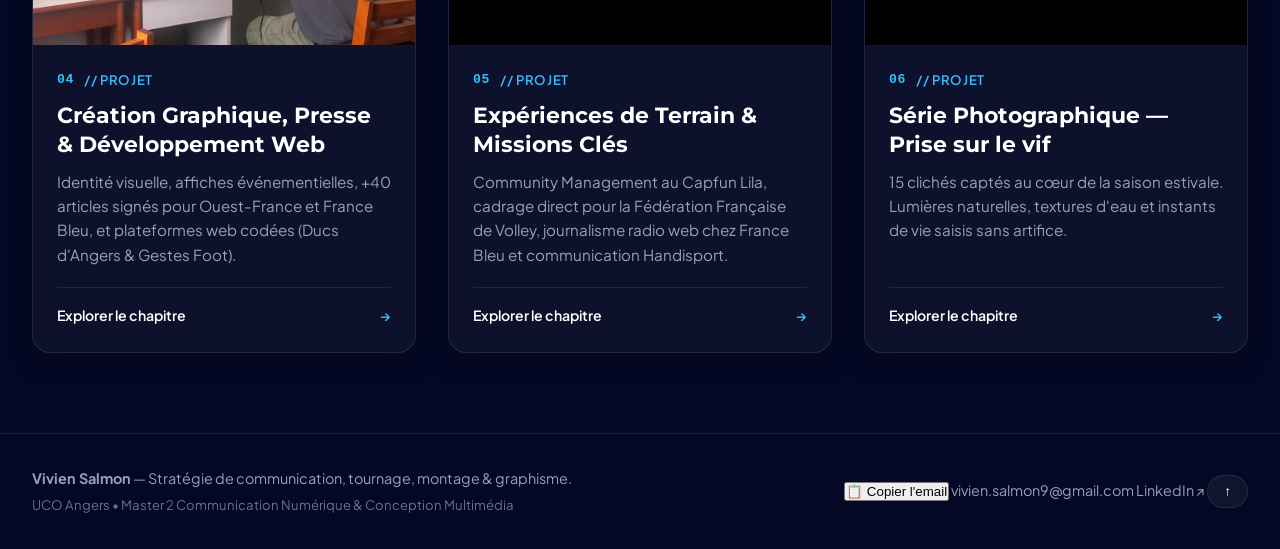
==== commit ef882b8f: "Design creatif sur mesure, mode cinema sans redirection & optimisation des performances" ====
--- a/index.html
+++ b/index.html
@@ -3,36 +3,48 @@
 <head>
   <meta charset="UTF-8">
   <meta name="viewport" content="width=device-width, initial-scale=1.0">
-  <title>Accueil | Vivien Salmon</title>
-  <meta name="description" content="Portfolio de Vivien Salmon - Master en Communication Numérique et création de contenus (Audiovisuel, Graphisme, Web, Sport).">
+  <title>Accueil — Vivien Salmon | Portfolio</title>
+  <meta name="description" content="Portfolio de Vivien Salmon : créateur de contenus, vidéaste, graphiste et chargé de communication (Master 2 UCO Angers). En recherche d'un poste / stage.">
   <meta name="author" content="Vivien Salmon">
 
+  <!-- Préchargement rapide des polices pour éliminer tout temps de latence -->
+  <link rel="preload" href="assets/fonts/ftnk-700.woff2" as="font" type="font/woff2" crossorigin>
+  <link rel="preload" href="assets/fonts/ftnk-400.woff2" as="font" type="font/woff2" crossorigin>
+
   <!-- Open Graph -->
-  <meta property="og:title" content="Accueil | Vivien Salmon">
-  <meta property="og:description" content="Découvrez les réalisations en communication, audiovisuel et graphisme de Vivien Salmon.">
+  <meta property="og:title" content="Accueil — Vivien Salmon">
+  <meta property="og:description" content="Découvrez les réalisations audiovisuelles, graphiques et journalistiques de Vivien Salmon.">
   <meta property="og:type" content="website">
 
   <!-- Stylesheets -->
   <link rel="stylesheet" href="assets/css/modern.css">
+  <link rel="stylesheet" href="assets/css/viewer.css">
   <link rel="icon" type="image/x-icon" href="assets/images/df40b5a6-50cd-4efb-aca2-fb237456830f.jpg">
 </head>
 <body>
   <header class="site-header">
     <div class="header-inner">
       <a href="index.html" class="brand">
-        <span class="brand-title">Vivien Salmon</span>
-        <span class="brand-badge">Portfolio 2025</span>
-      </a>
+        <span class="brand-monogram">VS</span>
+        <div class="brand-info">
+          <span class="brand-title">Vivien Salmon</span>
+          <span class="brand-sub">Communication & Création de Contenus</span>
+        </div>
+      </a>
+      <div class="header-status-pill">
+        <span class="pulse-dot"></span>
+        <span>En recherche active de poste / stage</span>
+      </div>
       <button class="mobile-toggle" aria-label="Menu" onclick="toggleMenu()">☰</button>
       <nav>
         <ul class="nav-links" id="nav-menu">
           <li class="nav-item"><a href="index.html" class="active">Accueil</a></li>
-<li class="nav-item"><a href="presentation.html" class="">Qui suis-je ?</a></li>
-<li class="nav-item"><a href="mon-parcours-professionnel.html" class="">Parcours & Formations</a></li>
+<li class="nav-item"><a href="presentation.html" class="">À propos</a></li>
+<li class="nav-item"><a href="mon-parcours-professionnel.html" class="">Parcours</a></li>
 <li class="nav-item"><a href="mes-videos.html" class="">Vidéos</a></li>
 <li class="nav-item"><a href="mes-graphismes.html" class="">Graphisme & Web</a></li>
 <li class="nav-item"><a href="experiences-significatives.html" class="">Expériences</a></li>
-<li class="nav-item"><a href="photos.html" class="">Photos</a></li>
+<li class="nav-item"><a href="photos.html" class="">Photographie</a></li>
 <li class="nav-item"><a href="contact.html" class="">Contact</a></li>
 
         </ul>
@@ -44,117 +56,143 @@
     <div class="hero-container">
       <div class="hero-badge">
         <span class="pulse"></span>
-        <span>À la recherche d'un stage de fin d'études dès avril 2026</span>
+        <span>Recherche active : Poste ou Stage de fin d'études dès Avril 2026</span>
       </div>
       <h1 class="hero-title">
-        Vivien Salmon<br>
-        <span class="gradient-text">Communication & Création de Contenus</span>
+        L'impact de l'image,<br>
+        <span class="gradient-text">la précision du message.</span>
       </h1>
       <p class="hero-subtitle">
-        Étudiant en Master 2 Communication Numérique & Conception Multimédia à l'UCO d'Angers.<br>
-        Spécialisé dans la réalisation audiovisuelle, le graphisme, le web et la communication sportive.
+        Je m'appelle <strong>Vivien Salmon</strong>. Bientôt diplômé d'un Master 2 en Communication Numérique à l'UCO d'Angers, je conçois des contenus audiovisuels, des stratégies social media et des identités visuelles conçus pour marquer les esprits.
       </p>
+
+      <!-- Key figures / Credibility chips -->
       <div class="hero-chips">
-        <div class="chip">🎓 Master 2 UCO Angers</div>
-        <div class="chip">🎬 Montage DaVinci & Premiere</div>
-        <div class="chip">🎨 Suite Adobe (Photoshop, Illustrator)</div>
-        <div class="chip">⚽ Passionné de Sport</div>
-        <div class="chip">📍 Laval / Angers</div>
-      </div>
-      <div style="display: flex; justify-content: center; gap: 16px;">
-        <a href="contact.html" class="btn btn-primary">Me contacter ✉️</a>
-        <a href="presentation.html" class="btn btn-secondary">Découvrir mon profil →</a>
+        <div class="chip">📹 <strong>Sony α7 III</strong> & Montage DaVinci / Premiere</div>
+        <div class="chip">✍️ <strong>+40 articles</strong> Ouest-France & France Bleu</div>
+        <div class="chip">📱 <strong>Formats courts</strong> TikTok & Instagram Reels</div>
+        <div class="chip">⚽ <strong>Culture sport</strong> & Bénévolat FFVolley</div>
+      </div>
+
+      <div style="display: flex; justify-content: center; gap: 14px; flex-wrap: wrap; margin-top: 12px;">
+        <a href="contact.html" class="btn btn-primary">Me contacter pour un entretien ✉️</a>
+        <a href="mes-videos.html" class="btn btn-secondary">Voir mon travail vidéo 🎬</a>
       </div>
     </div>
   </section>
   <main class="main-content">
+    <div style="margin-bottom: 28px; display: flex; justify-content: space-between; align-items: flex-end; border-bottom: 1px solid var(--border-glass); padding-bottom: 14px;">
+      <div>
+        <span style="font-size: 0.8rem; color: var(--accent-cyan); text-transform: uppercase; letter-spacing: 0.1em; font-weight: 700;">Sommaire des réalisations</span>
+        <h2 style="font-size: 1.5rem; color: #fff; font-weight: 800; font-family: var(--font-heading);">6 Chapitres de Réalisations</h2>
+      </div>
+      <div style="font-size: 0.88rem; color: var(--text-muted);">Cliquez sur un projet pour le découvrir en détail</div>
+    </div>
     <div class="projects-grid">
       <a href="presentation.html" class="project-card">
         <div class="card-media">
-          <img src="assets/images/df40b5a6-50cd-4efb-aca2-fb237456830f.jpg" alt="Qui suis-je ?" loading="lazy">
-          <span class="card-badge">2025</span>
-        </div>
-        <div class="card-body">
-          <div class="card-meta">Profil & Présentation</div>
-          <h2 class="card-title">Qui suis-je ?</h2>
-          <p class="card-desc">Mon profil, ma formation en Master 2 à l'UCO d'Angers, mes passions (sport, audiovisuel, échecs, voyages) et mon CV vidéo.</p>
-          <div class="card-footer">
-            <span>Explorer le projet</span>
+          <img src="assets/images/df40b5a6-50cd-4efb-aca2-fb237456830f.jpg" alt="Qui suis-je ? — Parcours, vision & univers" loading="lazy" decoding="async">
+          <span class="card-badge">Profil & ADN Créatif</span>
+        </div>
+        <div class="card-body">
+          <div class="card-meta">
+            <span style="font-family: monospace; color: var(--accent-cyan); font-weight: 700;">01</span>
+            <span>// PROJET</span>
+          </div>
+          <h2 class="card-title">Qui suis-je ? — Parcours, vision & univers</h2>
+          <p class="card-desc">Mon profil de communicant, ma pratique sportive de compétition, mon œil derrière la caméra Sony α7 III, la rigueur tactique des échecs et mon CV vidéo en immersion.</p>
+          <div class="card-footer">
+            <span>Explorer le chapitre</span>
             <span class="card-arrow">→</span>
           </div>
         </div>
       </a>
       <a href="mon-parcours-professionnel.html" class="project-card">
         <div class="card-media">
-          <img src="assets/images/b56371cc-ba36-4843-8952-332965da81f0.png" alt="Mes expériences et formations" loading="lazy">
-          <span class="card-badge">2025</span>
-        </div>
-        <div class="card-body">
-          <div class="card-meta">Parcours Académique & Pro</div>
-          <h2 class="card-title">Mes expériences et formations</h2>
-          <p class="card-desc">Licence Information-Communication et Master Communication Numérique & Conception Multimédia à l'UCO d'Angers.</p>
-          <div class="card-footer">
-            <span>Explorer le projet</span>
+          <img src="assets/images/b56371cc-ba36-4843-8952-332965da81f0.png" alt="Formations & Écosystème de compétences" loading="lazy" decoding="async">
+          <span class="card-badge">Master 2 UCO Angers</span>
+        </div>
+        <div class="card-body">
+          <div class="card-meta">
+            <span style="font-family: monospace; color: var(--accent-cyan); font-weight: 700;">02</span>
+            <span>// PROJET</span>
+          </div>
+          <h2 class="card-title">Formations & Écosystème de compétences</h2>
+          <p class="card-desc">De la théorie de l'information à la stratégie de contenu multimédia : 5 années d'études à l'UCO d'Angers alliant rigueur stratégique et production terrain.</p>
+          <div class="card-footer">
+            <span>Explorer le chapitre</span>
             <span class="card-arrow">→</span>
           </div>
         </div>
       </a>
       <a href="mes-videos.html" class="project-card">
         <div class="card-media">
-          <img src="assets/images/d12af3aa-7905-41d2-b6ae-fbea61eba63c.jpg" alt="Mes vidéos" loading="lazy">
-          <span class="card-badge">2025</span>
-        </div>
-        <div class="card-body">
-          <div class="card-meta">Réalisation Audiovisuelle</div>
-          <h2 class="card-title">Mes vidéos</h2>
-          <p class="card-desc">9 créations vidéos : Festival Premiers Plans, Réels Capfun Lila, SCO Handball, portrait promotionnel sportif CROUS.</p>
-          <div class="card-footer">
-            <span>Explorer le projet</span>
+          <img src="assets/images/d12af3aa-7905-41d2-b6ae-fbea61eba63c.jpg" alt="Réalisation Audiovisuelle & Montage" loading="lazy" decoding="async">
+          <span class="card-badge">9 Réalisations Vidéo</span>
+        </div>
+        <div class="card-body">
+          <div class="card-meta">
+            <span style="font-family: monospace; color: var(--accent-cyan); font-weight: 700;">03</span>
+            <span>// PROJET</span>
+          </div>
+          <h2 class="card-title">Réalisation Audiovisuelle & Montage</h2>
+          <p class="card-desc">Du reportage de festival de cinéma (Premiers Plans) aux réels verticaux dynamiques pour Capfun, en passant par l'adrénaline des matchs de handball.</p>
+          <div class="card-footer">
+            <span>Explorer le chapitre</span>
             <span class="card-arrow">→</span>
           </div>
         </div>
       </a>
       <a href="mes-graphismes.html" class="project-card">
         <div class="card-media">
-          <img src="assets/images/907d4c2e-0741-4104-9ed9-50283b5674a9.jpg" alt="Mes projets graphiques / web" loading="lazy">
-          <span class="card-badge">2025</span>
-        </div>
-        <div class="card-body">
-          <div class="card-meta">Graphisme & Dev Web</div>
-          <h2 class="card-title">Mes projets graphiques / web</h2>
-          <p class="card-desc">Logo personnel, affiches Capfun & Handisport, +40 articles de presse Ouest-France & France Bleu, et sites web codés.</p>
-          <div class="card-footer">
-            <span>Explorer le projet</span>
+          <img src="assets/images/907d4c2e-0741-4104-9ed9-50283b5674a9.jpg" alt="Création Graphique, Presse & Développement Web" loading="lazy" decoding="async">
+          <span class="card-badge">Direction Artistique & Web</span>
+        </div>
+        <div class="card-body">
+          <div class="card-meta">
+            <span style="font-family: monospace; color: var(--accent-cyan); font-weight: 700;">04</span>
+            <span>// PROJET</span>
+          </div>
+          <h2 class="card-title">Création Graphique, Presse & Développement Web</h2>
+          <p class="card-desc">Identité visuelle, affiches événementielles, +40 articles signés pour Ouest-France et France Bleu, et plateformes web codées (Ducs d'Angers & Gestes Foot).</p>
+          <div class="card-footer">
+            <span>Explorer le chapitre</span>
             <span class="card-arrow">→</span>
           </div>
         </div>
       </a>
       <a href="experiences-significatives.html" class="project-card">
         <div class="card-media">
-          <img src="assets/images/af6bd10b-c930-49c2-93ee-7b8ddaea50be.jpg" alt="Expériences significatives" loading="lazy">
-          <span class="card-badge">2025</span>
-        </div>
-        <div class="card-body">
-          <div class="card-meta">Missions Clés</div>
-          <h2 class="card-title">Expériences significatives</h2>
-          <p class="card-desc">Community Manager Capfun Lila, Cadreur bénévole FFVolley, Stage France Bleu Mayenne et Comité Handisport.</p>
-          <div class="card-footer">
-            <span>Explorer le projet</span>
+          <img src="assets/images/af6bd10b-c930-49c2-93ee-7b8ddaea50be.jpg" alt="Expériences de Terrain & Missions Clés" loading="lazy" decoding="async">
+          <span class="card-badge">Terrain & Responsabilités</span>
+        </div>
+        <div class="card-body">
+          <div class="card-meta">
+            <span style="font-family: monospace; color: var(--accent-cyan); font-weight: 700;">05</span>
+            <span>// PROJET</span>
+          </div>
+          <h2 class="card-title">Expériences de Terrain & Missions Clés</h2>
+          <p class="card-desc">Community Management au Capfun Lila, cadrage direct pour la Fédération Française de Volley, journalisme radio web chez France Bleu et communication Handisport.</p>
+          <div class="card-footer">
+            <span>Explorer le chapitre</span>
             <span class="card-arrow">→</span>
           </div>
         </div>
       </a>
       <a href="photos.html" class="project-card">
         <div class="card-media">
-          <img src="assets/images/78d28d3b-9b87-4e34-a9a2-33beeb02f6df.jpg" alt="Photos" loading="lazy">
-          <span class="card-badge">2025</span>
-        </div>
-        <div class="card-body">
-          <div class="card-meta">Photographie</div>
-          <h2 class="card-title">Photos</h2>
-          <p class="card-desc">Galerie de 15 photographies prises au Capfun Lila avec mon iPhone. Découverte des ambiances, paysages et activités.</p>
-          <div class="card-footer">
-            <span>Explorer le projet</span>
+          <img src="assets/images/78d28d3b-9b87-4e34-a9a2-33beeb02f6df.jpg" alt="Série Photographique — Prise sur le vif" loading="lazy" decoding="async">
+          <span class="card-badge">Photographie</span>
+        </div>
+        <div class="card-body">
+          <div class="card-meta">
+            <span style="font-family: monospace; color: var(--accent-cyan); font-weight: 700;">06</span>
+            <span>// PROJET</span>
+          </div>
+          <h2 class="card-title">Série Photographique — Prise sur le vif</h2>
+          <p class="card-desc">15 clichés captés au cœur de la saison estivale. Lumières naturelles, textures d'eau et instants de vie saisis sans artifice.</p>
+          <div class="card-footer">
+            <span>Explorer le chapitre</span>
             <span class="card-arrow">→</span>
           </div>
         </div>
@@ -165,40 +203,26 @@
 
   <footer class="site-footer">
     <div class="footer-inner">
-      <div>
-        <strong>Vivien Salmon</strong> — Master 2 Communication Numérique & Conception Multimédia
-      </div>
-      <div>
-        <a href="mailto:vivien.salmon9@gmail.com" style="margin-right: 18px;">vivien.salmon9@gmail.com</a>
-        <a href="https://www.linkedin.com/in/vivien-salmon-8b6826255/" target="_blank" rel="noopener" style="margin-right: 18px;">LinkedIn ↗</a>
-        <button class="back-to-top-btn" onclick="window.scrollTo({top: 0, behavior: 'smooth'})">↑ Haut de page</button>
+      <div class="footer-brand">
+        <strong>Vivien Salmon</strong> — Stratégie de communication, tournage, montage & graphisme.
+        <div style="font-size: 0.82rem; color: #64748b; margin-top: 4px;">UCO Angers • Master 2 Communication Numérique & Conception Multimédia</div>
+      </div>
+      <div class="footer-links">
+        <button class="btn-copy-email" onclick="copyEmail('vivien.salmon9@gmail.com', this)">📋 Copier l'email</button>
+        <a href="mailto:vivien.salmon9@gmail.com" class="footer-link">vivien.salmon9@gmail.com</a>
+        <a href="https://www.linkedin.com/in/vivien-salmon-8b6826255/" target="_blank" rel="noopener" class="footer-link">LinkedIn ↗</a>
+        <button class="back-to-top-btn" onclick="window.scrollTo({top: 0, behavior: 'smooth'})">↑</button>
       </div>
     </div>
   </footer>
 
-  <!-- Lightbox Modal -->
-  <div id="image-lightbox" class="lightbox-modal" onclick="closeLightbox()">
-    <span class="lightbox-close">&times;</span>
-    <img class="lightbox-content" id="lightbox-img" alt="Zoom image">
-  </div>
-
+  <!-- Scripts du visionneur cinéma et lightbox sans redirection -->
+  <script src="assets/js/viewer.js"></script>
   <script>
     function toggleMenu() {
       const menu = document.getElementById('nav-menu');
       if (menu) menu.classList.toggle('open');
     }
-    function openLightbox(src) {
-      const modal = document.getElementById('image-lightbox');
-      const img = document.getElementById('lightbox-img');
-      img.src = src;
-      modal.style.display = 'flex';
-    }
-    function closeLightbox() {
-      document.getElementById('image-lightbox').style.display = 'none';
-    }
-    document.addEventListener('keydown', (e) => {
-      if (e.key === 'Escape') closeLightbox();
-    });
   </script>
 </body>
 </html>
--- a/assets/css/modern.css
+++ b/assets/css/modern.css
@@ -914,3 +914,4 @@
     padding: 32px 20px;
   }
 }
+
--- a/assets/css/viewer.css
+++ b/assets/css/viewer.css
@@ -0,0 +1,335 @@
+/* ==========================================================================
+   THEATER & LIGHTBOX MODAL - EXPÉRIENCE CINÉMA SANS REDIRECTION
+   ========================================================================== */
+
+/* Backdrop overlay */
+.theater-modal {
+  display: none;
+  position: fixed;
+  inset: 0;
+  z-index: 99999;
+  background: rgba(4, 6, 20, 0.94);
+  backdrop-filter: blur(25px);
+  -webkit-backdrop-filter: blur(25px);
+  overflow-y: auto;
+  padding: 24px;
+  opacity: 0;
+  transition: opacity 0.3s cubic-bezier(0.16, 1, 0.3, 1);
+  align-items: center;
+  justify-content: center;
+}
+
+.theater-modal.active {
+  display: flex;
+  opacity: 1;
+}
+
+/* Modal Content Box */
+.theater-dialog {
+  background: rgba(13, 18, 54, 0.85);
+  border: 1px solid rgba(255, 255, 255, 0.12);
+  border-radius: 22px;
+  width: 100%;
+  max-width: 1100px;
+  overflow: hidden;
+  box-shadow: 0 25px 60px -15px rgba(0, 0, 0, 0.8), 0 0 40px rgba(79, 70, 229, 0.2);
+  display: flex;
+  flex-direction: column;
+  position: relative;
+  transform: scale(0.96);
+  transition: transform 0.3s cubic-bezier(0.16, 1, 0.3, 1);
+}
+
+.theater-modal.active .theater-dialog {
+  transform: scale(1);
+}
+
+/* Modal for vertical reels (9:16) */
+.theater-dialog.vertical-mode {
+  max-width: 520px;
+}
+
+/* Header bar inside modal */
+.theater-header {
+  display: flex;
+  justify-content: space-between;
+  align-items: center;
+  padding: 16px 24px;
+  border-bottom: 1px solid rgba(255, 255, 255, 0.08);
+  background: rgba(7, 10, 35, 0.6);
+}
+
+.theater-title-group {
+  display: flex;
+  align-items: center;
+  gap: 12px;
+  flex: 1;
+  overflow: hidden;
+}
+
+.theater-badge {
+  background: rgba(99, 102, 241, 0.2);
+  color: #38bdf8;
+  border: 1px solid rgba(56, 189, 248, 0.3);
+  font-size: 0.72rem;
+  font-weight: 700;
+  padding: 4px 10px;
+  border-radius: 9999px;
+  text-transform: uppercase;
+  white-space: nowrap;
+}
+
+.theater-title {
+  color: #fff;
+  font-family: 'Montserrat', sans-serif;
+  font-weight: 700;
+  font-size: 1.15rem;
+  white-space: nowrap;
+  overflow: hidden;
+  text-overflow: ellipsis;
+}
+
+.theater-controls {
+  display: flex;
+  align-items: center;
+  gap: 8px;
+}
+
+.theater-btn {
+  background: rgba(255, 255, 255, 0.08);
+  border: 1px solid rgba(255, 255, 255, 0.1);
+  color: #fff;
+  width: 38px;
+  height: 38px;
+  border-radius: 50%;
+  display: flex;
+  align-items: center;
+  justify-content: center;
+  cursor: pointer;
+  font-size: 1.1rem;
+  transition: all 0.2s ease;
+}
+
+.theater-btn:hover {
+  background: rgba(99, 102, 241, 0.4);
+  border-color: #6366f1;
+  color: #38bdf8;
+  transform: scale(1.05);
+}
+
+.theater-btn-close {
+  background: rgba(239, 68, 68, 0.15);
+  border-color: rgba(239, 68, 68, 0.3);
+  color: #f87171;
+  margin-left: 8px;
+}
+
+.theater-btn-close:hover {
+  background: #ef4444;
+  color: #fff;
+}
+
+/* Screen container for video */
+.theater-screen {
+  position: relative;
+  width: 100%;
+  aspect-ratio: 16 / 9;
+  background: #000;
+}
+
+.theater-dialog.vertical-mode .theater-screen {
+  aspect-ratio: 9 / 16;
+  max-height: 72vh;
+}
+
+.theater-screen iframe,
+.theater-screen video {
+  position: absolute;
+  inset: 0;
+  width: 100%;
+  height: 100%;
+  border: 0;
+  display: block;
+}
+
+/* Footer context bar inside modal */
+.theater-footer {
+  padding: 18px 24px;
+  background: rgba(7, 10, 35, 0.7);
+  border-top: 1px solid rgba(255, 255, 255, 0.08);
+  display: flex;
+  flex-direction: column;
+  gap: 8px;
+}
+
+.theater-desc {
+  font-size: 0.95rem;
+  color: #cbd5e1;
+  line-height: 1.6;
+}
+
+.theater-meta {
+  display: flex;
+  align-items: center;
+  justify-content: space-between;
+  flex-wrap: wrap;
+  gap: 12px;
+  font-size: 0.85rem;
+  color: #94a3b8;
+}
+
+.theater-tools {
+  display: flex;
+  gap: 8px;
+  flex-wrap: wrap;
+}
+
+.theater-tool-tag {
+  background: rgba(255, 255, 255, 0.05);
+  border: 1px solid rgba(255, 255, 255, 0.08);
+  padding: 2px 8px;
+  border-radius: 4px;
+  font-size: 0.8rem;
+  color: #94a3b8;
+}
+
+/* ==========================================================================
+   IMAGE LIGHTBOX (GALERIE D'ART)
+   ========================================================================== */
+.gallery-lightbox {
+  display: none;
+  position: fixed;
+  inset: 0;
+  z-index: 100000;
+  background: rgba(3, 5, 18, 0.96);
+  backdrop-filter: blur(25px);
+  -webkit-backdrop-filter: blur(25px);
+  align-items: center;
+  justify-content: center;
+  flex-direction: column;
+  padding: 24px;
+  opacity: 0;
+  transition: opacity 0.25s ease;
+}
+
+.gallery-lightbox.active {
+  display: flex;
+  opacity: 1;
+}
+
+.lightbox-main-wrap {
+  position: relative;
+  max-width: 90vw;
+  max-height: 82vh;
+  display: flex;
+  align-items: center;
+  justify-content: center;
+}
+
+.lightbox-main-img {
+  max-width: 100%;
+  max-height: 80vh;
+  object-fit: contain;
+  border-radius: 12px;
+  box-shadow: 0 20px 60px rgba(0, 0, 0, 0.9);
+  user-select: none;
+  cursor: zoom-in;
+  transition: transform 0.2s ease;
+}
+
+.lightbox-main-img.zoomed {
+  transform: scale(1.4);
+  cursor: zoom-out;
+}
+
+.lightbox-nav-btn {
+  position: absolute;
+  top: 50%;
+  transform: translateY(-50%);
+  background: rgba(255, 255, 255, 0.1);
+  border: 1px solid rgba(255, 255, 255, 0.15);
+  color: #fff;
+  width: 48px;
+  height: 48px;
+  border-radius: 50%;
+  display: flex;
+  align-items: center;
+  justify-content: center;
+  font-size: 1.4rem;
+  cursor: pointer;
+  transition: all 0.2s ease;
+  z-index: 10;
+}
+
+.lightbox-nav-btn:hover {
+  background: #6366f1;
+  color: #fff;
+  transform: translateY(-50%) scale(1.1);
+}
+
+.lightbox-nav-btn.prev {
+  left: -28px;
+}
+
+.lightbox-nav-btn.next {
+  right: -28px;
+}
+
+.lightbox-caption-bar {
+  margin-top: 18px;
+  text-align: center;
+  max-width: 800px;
+}
+
+.lightbox-caption-title {
+  color: #fff;
+  font-weight: 600;
+  font-size: 1.05rem;
+  margin-bottom: 4px;
+}
+
+.lightbox-caption-counter {
+  color: #94a3b8;
+  font-size: 0.85rem;
+}
+
+.lightbox-top-close {
+  position: absolute;
+  top: 24px;
+  right: 28px;
+  background: rgba(255, 255, 255, 0.1);
+  border: 1px solid rgba(255, 255, 255, 0.15);
+  color: #fff;
+  width: 42px;
+  height: 42px;
+  border-radius: 50%;
+  display: flex;
+  align-items: center;
+  justify-content: center;
+  font-size: 1.3rem;
+  cursor: pointer;
+  transition: all 0.2s ease;
+}
+
+.lightbox-top-close:hover {
+  background: #ef4444;
+  transform: scale(1.1);
+}
+
+@media (max-width: 768px) {
+  .theater-modal {
+    padding: 12px;
+  }
+  .theater-header {
+    padding: 12px 16px;
+  }
+  .theater-title {
+    font-size: 0.98rem;
+  }
+  .lightbox-nav-btn.prev {
+    left: 8px;
+  }
+  .lightbox-nav-btn.next {
+    right: 8px;
+  }
+}
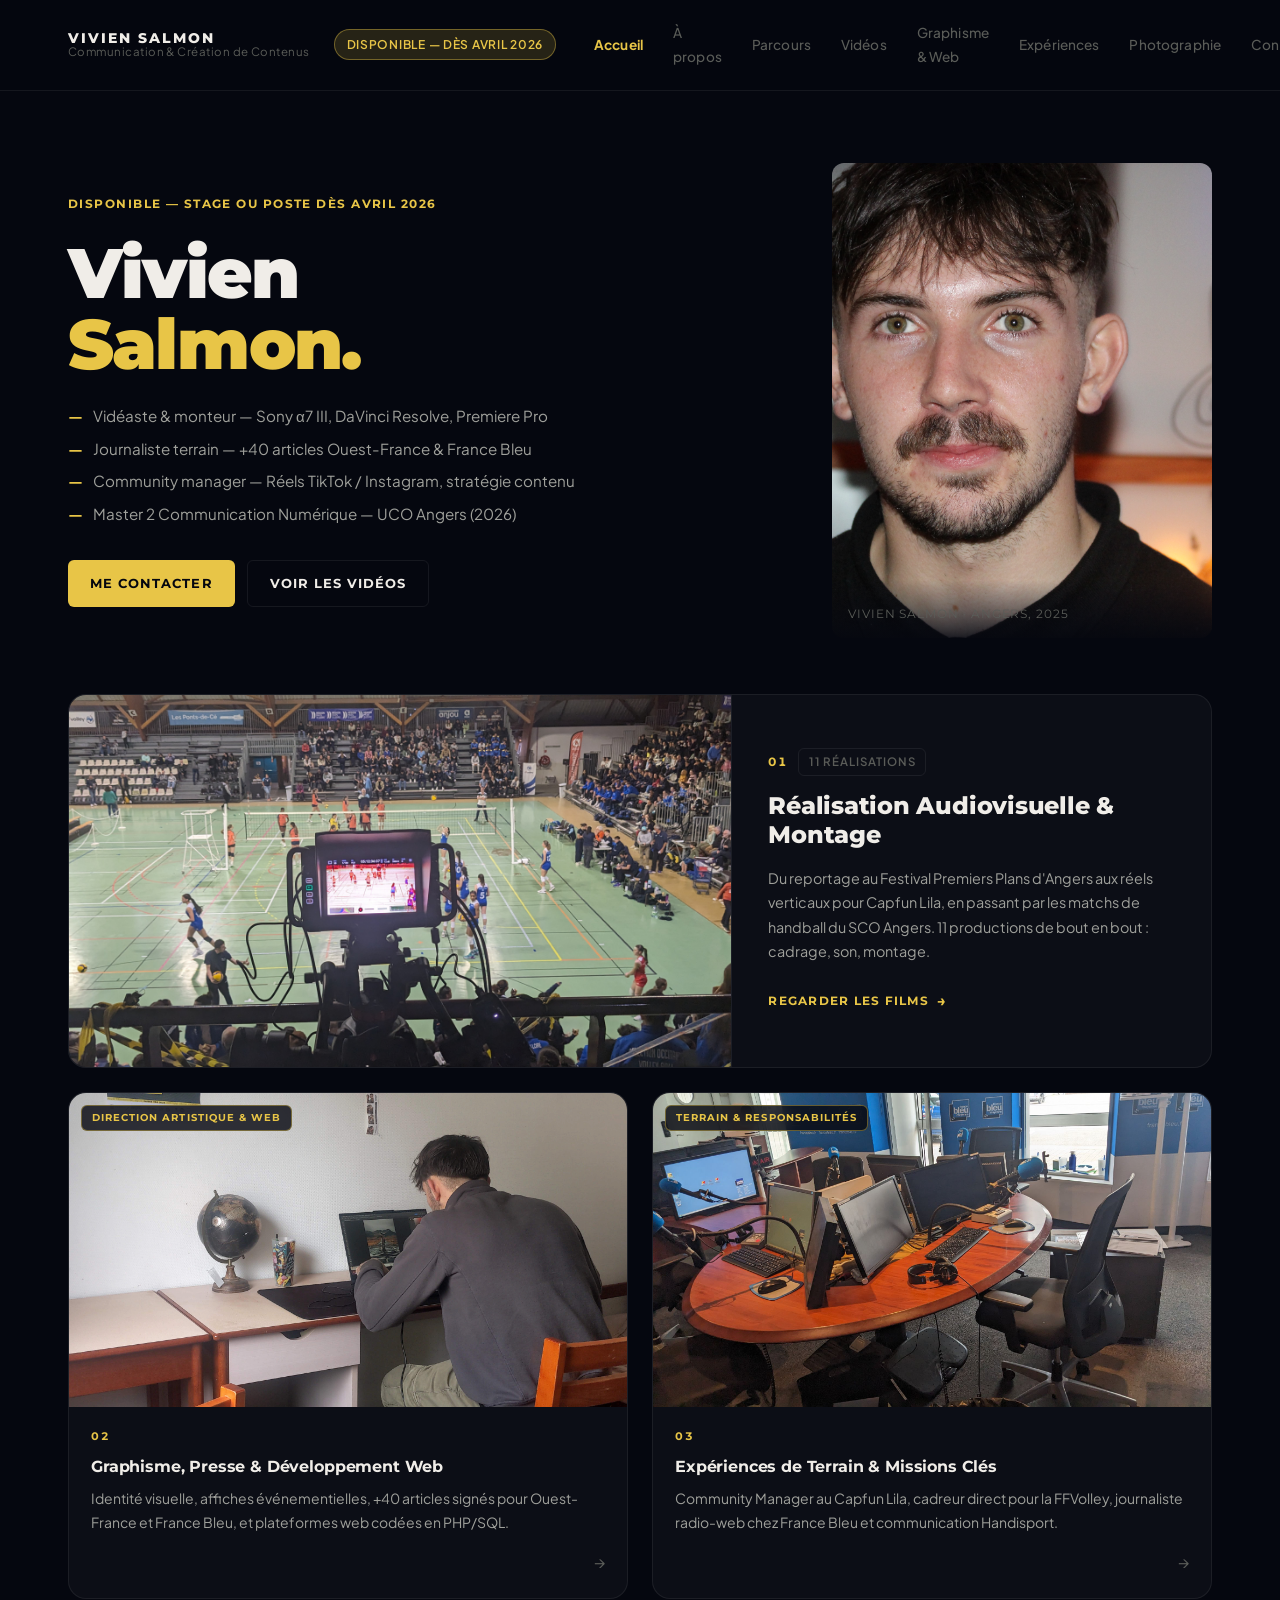
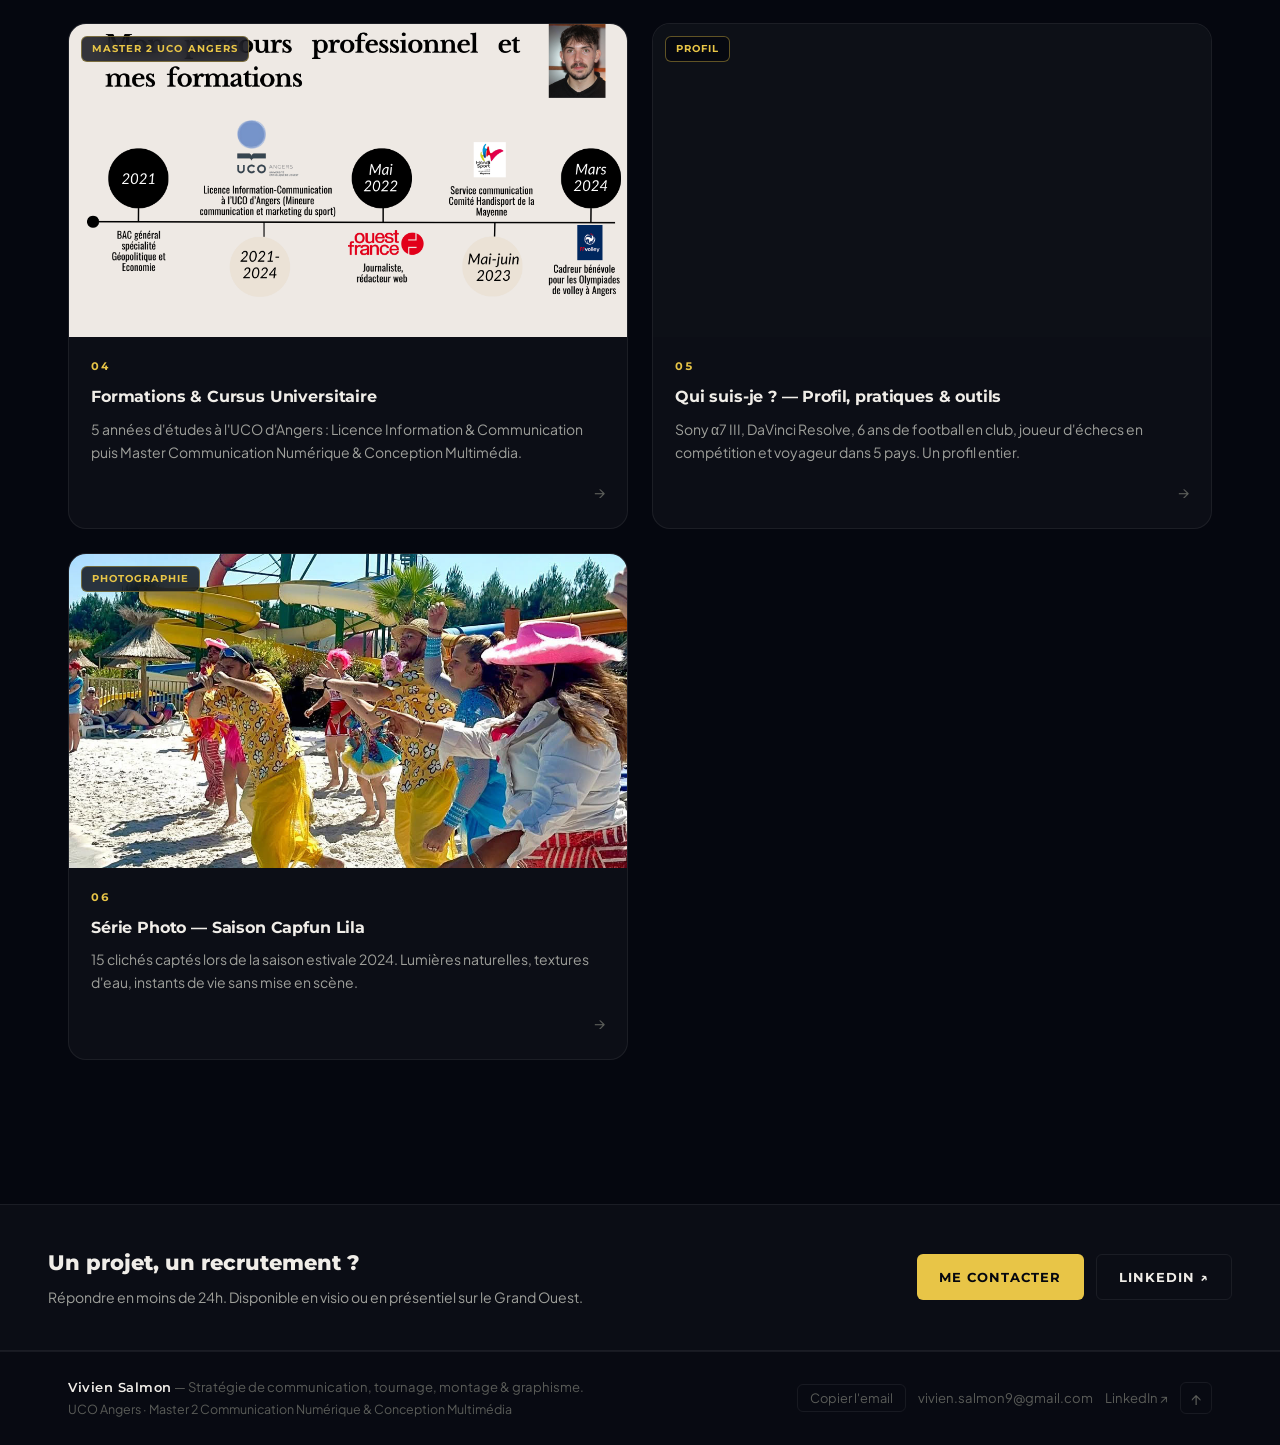
==== commit 82578486: "Refonte radicale : palette jaune editorial, grille asymetrique, bio journalistique, masonry graphism" ====
--- a/index.html
+++ b/index.html
@@ -4,19 +4,13 @@
   <meta charset="UTF-8">
   <meta name="viewport" content="width=device-width, initial-scale=1.0">
   <title>Accueil — Vivien Salmon | Portfolio</title>
-  <meta name="description" content="Portfolio de Vivien Salmon : créateur de contenus, vidéaste, graphiste et chargé de communication (Master 2 UCO Angers). En recherche d'un poste / stage.">
+  <meta name="description" content="Portfolio de Vivien Salmon : vidéaste, créateur de contenus et chargé de communication (Master 2 UCO Angers). Disponible pour un poste ou stage dès avril 2026.">
   <meta name="author" content="Vivien Salmon">
-
-  <!-- Préchargement rapide des polices pour éliminer tout temps de latence -->
+  <meta property="og:title" content="Accueil — Vivien Salmon">
+  <meta property="og:description" content="Réalisations audiovisuelles, graphiques et journalistiques de Vivien Salmon.">
+  <meta property="og:type" content="website">
   <link rel="preload" href="assets/fonts/ftnk-700.woff2" as="font" type="font/woff2" crossorigin>
   <link rel="preload" href="assets/fonts/ftnk-400.woff2" as="font" type="font/woff2" crossorigin>
-
-  <!-- Open Graph -->
-  <meta property="og:title" content="Accueil — Vivien Salmon">
-  <meta property="og:description" content="Découvrez les réalisations audiovisuelles, graphiques et journalistiques de Vivien Salmon.">
-  <meta property="og:type" content="website">
-
-  <!-- Stylesheets -->
   <link rel="stylesheet" href="assets/css/modern.css">
   <link rel="stylesheet" href="assets/css/viewer.css">
   <link rel="icon" type="image/x-icon" href="assets/images/df40b5a6-50cd-4efb-aca2-fb237456830f.jpg">
@@ -25,16 +19,12 @@
   <header class="site-header">
     <div class="header-inner">
       <a href="index.html" class="brand">
-        <span class="brand-monogram">VS</span>
-        <div class="brand-info">
-          <span class="brand-title">Vivien Salmon</span>
-          <span class="brand-sub">Communication & Création de Contenus</span>
+        <div class="brand-wordmark">
+          <span class="brand-name">Vivien Salmon</span>
+          <span class="brand-role">Communication &amp; Création de Contenus</span>
         </div>
       </a>
-      <div class="header-status-pill">
-        <span class="pulse-dot"></span>
-        <span>En recherche active de poste / stage</span>
-      </div>
+      <span class="status-tag">Disponible — dès avril 2026</span>
       <button class="mobile-toggle" aria-label="Menu" onclick="toggleMenu()">☰</button>
       <nav>
         <ul class="nav-links" id="nav-menu">
@@ -53,112 +43,58 @@
   </header>
 
   <section class="hero">
-    <div class="hero-container">
-      <div class="hero-badge">
-        <span class="pulse"></span>
-        <span>Recherche active : Poste ou Stage de fin d'études dès Avril 2026</span>
+    <div class="hero-inner">
+      <div class="hero-left">
+        <div class="hero-available">Disponible &mdash; Stage ou poste dès avril&nbsp;2026</div>
+        <h1 class="hero-name">Vivien<br><span>Salmon.</span></h1>
+        <ul class="hero-facts">
+          <li>Vidéaste &amp; monteur — Sony α7 III, DaVinci Resolve, Premiere Pro</li>
+          <li>Journaliste terrain — +40 articles Ouest-France &amp; France Bleu</li>
+          <li>Community manager — Réels TikTok / Instagram, stratégie contenu</li>
+          <li>Master 2 Communication Numérique &mdash; UCO Angers (2026)</li>
+        </ul>
+        <div class="hero-actions">
+          <a href="contact.html" class="btn btn-primary">Me contacter</a>
+          <a href="mes-videos.html" class="btn btn-secondary">Voir les vidéos</a>
+        </div>
       </div>
-      <h1 class="hero-title">
-        L'impact de l'image,<br>
-        <span class="gradient-text">la précision du message.</span>
-      </h1>
-      <p class="hero-subtitle">
-        Je m'appelle <strong>Vivien Salmon</strong>. Bientôt diplômé d'un Master 2 en Communication Numérique à l'UCO d'Angers, je conçois des contenus audiovisuels, des stratégies social media et des identités visuelles conçus pour marquer les esprits.
-      </p>
-
-      <!-- Key figures / Credibility chips -->
-      <div class="hero-chips">
-        <div class="chip">📹 <strong>Sony α7 III</strong> & Montage DaVinci / Premiere</div>
-        <div class="chip">✍️ <strong>+40 articles</strong> Ouest-France & France Bleu</div>
-        <div class="chip">📱 <strong>Formats courts</strong> TikTok & Instagram Reels</div>
-        <div class="chip">⚽ <strong>Culture sport</strong> & Bénévolat FFVolley</div>
-      </div>
-
-      <div style="display: flex; justify-content: center; gap: 14px; flex-wrap: wrap; margin-top: 12px;">
-        <a href="contact.html" class="btn btn-primary">Me contacter pour un entretien ✉️</a>
-        <a href="mes-videos.html" class="btn btn-secondary">Voir mon travail vidéo 🎬</a>
+      <div class="hero-right">
+        <img src="assets/images/df40b5a6-50cd-4efb-aca2-fb237456830f.jpg" alt="Vivien Salmon" class="hero-portrait">
+        <div class="hero-portrait-label">Vivien Salmon · Angers, 2025</div>
       </div>
     </div>
   </section>
+
   <main class="main-content">
-    <div style="margin-bottom: 28px; display: flex; justify-content: space-between; align-items: flex-end; border-bottom: 1px solid var(--border-glass); padding-bottom: 14px;">
-      <div>
-        <span style="font-size: 0.8rem; color: var(--accent-cyan); text-transform: uppercase; letter-spacing: 0.1em; font-weight: 700;">Sommaire des réalisations</span>
-        <h2 style="font-size: 1.5rem; color: #fff; font-weight: 800; font-family: var(--font-heading);">6 Chapitres de Réalisations</h2>
+
+    <!-- Featured card — Vidéos (section prioritaire) -->
+    <a href="mes-videos.html" class="card-featured">
+      <div class="cf-media">
+        <img src="assets/images/d12af3aa-7905-41d2-b6ae-fbea61eba63c.jpg" alt="Mes réalisations vidéo" loading="lazy" decoding="async">
       </div>
-      <div style="font-size: 0.88rem; color: var(--text-muted);">Cliquez sur un projet pour le découvrir en détail</div>
-    </div>
-    <div class="projects-grid">
-      <a href="presentation.html" class="project-card">
+      <div class="cf-body">
+        <div style="display:flex;align-items:center;gap:10px;">
+          <div class="cf-num">01</div>
+          <span class="cf-tag">11 Réalisations</span>
+        </div>
+        <h2 class="cf-title">Réalisation Audiovisuelle &amp; Montage</h2>
+        <p class="cf-desc">Du reportage au Festival Premiers Plans d'Angers aux réels verticaux pour Capfun Lila, en passant par les matchs de handball du SCO Angers. 11 productions de bout en bout : cadrage, son, montage.</p>
+        <div class="cf-cta">Regarder les films <span style="font-size:1.2em;">→</span></div>
+      </div>
+    </a>
+
+    <!-- Grille secondaire 2 colonnes -->
+    <div class="projects-grid-2">
+            <a href="mes-graphismes.html" class="project-card">
         <div class="card-media">
-          <img src="assets/images/df40b5a6-50cd-4efb-aca2-fb237456830f.jpg" alt="Qui suis-je ? — Parcours, vision & univers" loading="lazy" decoding="async">
-          <span class="card-badge">Profil & ADN Créatif</span>
-        </div>
-        <div class="card-body">
-          <div class="card-meta">
-            <span style="font-family: monospace; color: var(--accent-cyan); font-weight: 700;">01</span>
-            <span>// PROJET</span>
-          </div>
-          <h2 class="card-title">Qui suis-je ? — Parcours, vision & univers</h2>
-          <p class="card-desc">Mon profil de communicant, ma pratique sportive de compétition, mon œil derrière la caméra Sony α7 III, la rigueur tactique des échecs et mon CV vidéo en immersion.</p>
-          <div class="card-footer">
-            <span>Explorer le chapitre</span>
-            <span class="card-arrow">→</span>
-          </div>
-        </div>
-      </a>
-      <a href="mon-parcours-professionnel.html" class="project-card">
-        <div class="card-media">
-          <img src="assets/images/b56371cc-ba36-4843-8952-332965da81f0.png" alt="Formations & Écosystème de compétences" loading="lazy" decoding="async">
-          <span class="card-badge">Master 2 UCO Angers</span>
-        </div>
-        <div class="card-body">
-          <div class="card-meta">
-            <span style="font-family: monospace; color: var(--accent-cyan); font-weight: 700;">02</span>
-            <span>// PROJET</span>
-          </div>
-          <h2 class="card-title">Formations & Écosystème de compétences</h2>
-          <p class="card-desc">De la théorie de l'information à la stratégie de contenu multimédia : 5 années d'études à l'UCO d'Angers alliant rigueur stratégique et production terrain.</p>
-          <div class="card-footer">
-            <span>Explorer le chapitre</span>
-            <span class="card-arrow">→</span>
-          </div>
-        </div>
-      </a>
-      <a href="mes-videos.html" class="project-card">
-        <div class="card-media">
-          <img src="assets/images/d12af3aa-7905-41d2-b6ae-fbea61eba63c.jpg" alt="Réalisation Audiovisuelle & Montage" loading="lazy" decoding="async">
-          <span class="card-badge">9 Réalisations Vidéo</span>
-        </div>
-        <div class="card-body">
-          <div class="card-meta">
-            <span style="font-family: monospace; color: var(--accent-cyan); font-weight: 700;">03</span>
-            <span>// PROJET</span>
-          </div>
-          <h2 class="card-title">Réalisation Audiovisuelle & Montage</h2>
-          <p class="card-desc">Du reportage de festival de cinéma (Premiers Plans) aux réels verticaux dynamiques pour Capfun, en passant par l'adrénaline des matchs de handball.</p>
-          <div class="card-footer">
-            <span>Explorer le chapitre</span>
-            <span class="card-arrow">→</span>
-          </div>
-        </div>
-      </a>
-      <a href="mes-graphismes.html" class="project-card">
-        <div class="card-media">
-          <img src="assets/images/907d4c2e-0741-4104-9ed9-50283b5674a9.jpg" alt="Création Graphique, Presse & Développement Web" loading="lazy" decoding="async">
+          <img src="assets/images/907d4c2e-0741-4104-9ed9-50283b5674a9.jpg" alt="Graphisme, Presse & Développement Web" loading="lazy" decoding="async">
           <span class="card-badge">Direction Artistique & Web</span>
         </div>
         <div class="card-body">
-          <div class="card-meta">
-            <span style="font-family: monospace; color: var(--accent-cyan); font-weight: 700;">04</span>
-            <span>// PROJET</span>
-          </div>
-          <h2 class="card-title">Création Graphique, Presse & Développement Web</h2>
-          <p class="card-desc">Identité visuelle, affiches événementielles, +40 articles signés pour Ouest-France et France Bleu, et plateformes web codées (Ducs d'Angers & Gestes Foot).</p>
-          <div class="card-footer">
-            <span>Explorer le chapitre</span>
-            <span class="card-arrow">→</span>
-          </div>
+          <div class="card-num">02</div>
+          <h2 class="card-title">Graphisme, Presse & Développement Web</h2>
+          <p class="card-desc">Identité visuelle, affiches événementielles, +40 articles signés pour Ouest-France et France Bleu, et plateformes web codées en PHP/SQL.</p>
+          <div class="card-arrow">→</div>
         </div>
       </a>
       <a href="experiences-significatives.html" class="project-card">
@@ -167,61 +103,84 @@
           <span class="card-badge">Terrain & Responsabilités</span>
         </div>
         <div class="card-body">
-          <div class="card-meta">
-            <span style="font-family: monospace; color: var(--accent-cyan); font-weight: 700;">05</span>
-            <span>// PROJET</span>
-          </div>
+          <div class="card-num">03</div>
           <h2 class="card-title">Expériences de Terrain & Missions Clés</h2>
-          <p class="card-desc">Community Management au Capfun Lila, cadrage direct pour la Fédération Française de Volley, journalisme radio web chez France Bleu et communication Handisport.</p>
-          <div class="card-footer">
-            <span>Explorer le chapitre</span>
-            <span class="card-arrow">→</span>
-          </div>
+          <p class="card-desc">Community Manager au Capfun Lila, cadreur direct pour la FFVolley, journaliste radio-web chez France Bleu et communication Handisport.</p>
+          <div class="card-arrow">→</div>
+        </div>
+      </a>
+      <a href="mon-parcours-professionnel.html" class="project-card">
+        <div class="card-media">
+          <img src="assets/images/b56371cc-ba36-4843-8952-332965da81f0.png" alt="Formations & Cursus Universitaire" loading="lazy" decoding="async">
+          <span class="card-badge">Master 2 UCO Angers</span>
+        </div>
+        <div class="card-body">
+          <div class="card-num">04</div>
+          <h2 class="card-title">Formations & Cursus Universitaire</h2>
+          <p class="card-desc">5 années d'études à l'UCO d'Angers : Licence Information & Communication puis Master Communication Numérique & Conception Multimédia.</p>
+          <div class="card-arrow">→</div>
+        </div>
+      </a>
+      <a href="presentation.html" class="project-card">
+        <div class="card-media">
+          <img src="assets/images/452bf5c5-27b3-4df2-a961-ef2768ff21f6.jpg" alt="Qui suis-je ? — Profil, pratiques & outils" loading="lazy" decoding="async">
+          <span class="card-badge">Profil</span>
+        </div>
+        <div class="card-body">
+          <div class="card-num">05</div>
+          <h2 class="card-title">Qui suis-je ? — Profil, pratiques & outils</h2>
+          <p class="card-desc">Sony α7 III, DaVinci Resolve, 6 ans de football en club, joueur d'échecs en compétition et voyageur dans 5 pays. Un profil entier.</p>
+          <div class="card-arrow">→</div>
         </div>
       </a>
       <a href="photos.html" class="project-card">
         <div class="card-media">
-          <img src="assets/images/78d28d3b-9b87-4e34-a9a2-33beeb02f6df.jpg" alt="Série Photographique — Prise sur le vif" loading="lazy" decoding="async">
+          <img src="assets/images/78d28d3b-9b87-4e34-a9a2-33beeb02f6df.jpg" alt="Série Photo — Saison Capfun Lila" loading="lazy" decoding="async">
           <span class="card-badge">Photographie</span>
         </div>
         <div class="card-body">
-          <div class="card-meta">
-            <span style="font-family: monospace; color: var(--accent-cyan); font-weight: 700;">06</span>
-            <span>// PROJET</span>
-          </div>
-          <h2 class="card-title">Série Photographique — Prise sur le vif</h2>
-          <p class="card-desc">15 clichés captés au cœur de la saison estivale. Lumières naturelles, textures d'eau et instants de vie saisis sans artifice.</p>
-          <div class="card-footer">
-            <span>Explorer le chapitre</span>
-            <span class="card-arrow">→</span>
-          </div>
+          <div class="card-num">06</div>
+          <h2 class="card-title">Série Photo — Saison Capfun Lila</h2>
+          <p class="card-desc">15 clichés captés lors de la saison estivale 2024. Lumières naturelles, textures d'eau, instants de vie sans mise en scène.</p>
+          <div class="card-arrow">→</div>
         </div>
       </a>
 
     </div>
+
   </main>
+
+  <!-- Bande contact -->
+  <div class="contact-band">
+    <div class="contact-band-text">
+      <h3>Un projet, un recrutement ?</h3>
+      <p>Répondre en moins de 24h. Disponible en visio ou en présentiel sur le Grand Ouest.</p>
+    </div>
+    <div style="display:flex;gap:12px;flex-wrap:wrap;">
+      <a href="contact.html" class="btn btn-primary">Me contacter</a>
+      <a href="https://www.linkedin.com/in/vivien-salmon-8b6826255/" target="_blank" rel="noopener" class="btn btn-secondary">LinkedIn ↗</a>
+    </div>
+  </div>
 
   <footer class="site-footer">
     <div class="footer-inner">
       <div class="footer-brand">
-        <strong>Vivien Salmon</strong> — Stratégie de communication, tournage, montage & graphisme.
-        <div style="font-size: 0.82rem; color: #64748b; margin-top: 4px;">UCO Angers • Master 2 Communication Numérique & Conception Multimédia</div>
+        <strong>Vivien Salmon</strong> — Stratégie de communication, tournage, montage &amp; graphisme.<br>
+        <span style="font-size:0.78rem;">UCO Angers · Master 2 Communication Numérique &amp; Conception Multimédia</span>
       </div>
       <div class="footer-links">
-        <button class="btn-copy-email" onclick="copyEmail('vivien.salmon9@gmail.com', this)">📋 Copier l'email</button>
+        <button class="btn-copy-email" onclick="copyEmail('vivien.salmon9@gmail.com', this)">Copier l'email</button>
         <a href="mailto:vivien.salmon9@gmail.com" class="footer-link">vivien.salmon9@gmail.com</a>
         <a href="https://www.linkedin.com/in/vivien-salmon-8b6826255/" target="_blank" rel="noopener" class="footer-link">LinkedIn ↗</a>
-        <button class="back-to-top-btn" onclick="window.scrollTo({top: 0, behavior: 'smooth'})">↑</button>
+        <button class="back-to-top-btn" onclick="window.scrollTo({top:0,behavior:'smooth'})">↑</button>
       </div>
     </div>
   </footer>
 
-  <!-- Scripts du visionneur cinéma et lightbox sans redirection -->
   <script src="assets/js/viewer.js"></script>
   <script>
     function toggleMenu() {
-      const menu = document.getElementById('nav-menu');
-      if (menu) menu.classList.toggle('open');
+      document.getElementById('nav-menu').classList.toggle('open');
     }
   </script>
 </body>
--- a/assets/css/modern.css
+++ b/assets/css/modern.css
@@ -1,34 +1,59 @@
 /* ==========================================================================
-   PORTFOLIO VIVIEN SALMON - DESIGN SYSTEM MODERNE & SLEEK
+   PORTFOLIO VIVIEN SALMON — DESIGN SYSTEM ÉDITORIAL
+   Refonte radicale : palette presse, grille asymétrique, zéro template IA
    ========================================================================== */
 
 @import url('fonts.css');
-@import url('https://fonts.googleapis.com/css2?family=Plus+Jakarta+Sans:wght@300;400;500;600;700;800&family=Montserrat:wght@400;500;600;700;800&display=swap');
-
+@import url('https://fonts.googleapis.com/css2?family=Plus+Jakarta+Sans:ital,wght@0,300;0,400;0,500;0,600;0,700;0,800;1,300;1,400&family=Montserrat:wght@400;500;600;700;800;900&display=swap');
+
+/* =========================================================================
+   TOKENS DESIGN
+   ========================================================================= */
 :root {
-  --bg-gradient: radial-gradient(circle at 50% 0%, #151d66 0%, #080c35 55%, #050824 100%);
-  --bg-dark: #050824;
-  --bg-navy: #0B105B;
-  --bg-card: rgba(255, 255, 255, 0.04);
-  --bg-card-hover: rgba(255, 255, 255, 0.08);
-  --border-glass: rgba(255, 255, 255, 0.09);
-  --border-accent: rgba(99, 102, 241, 0.5);
-  --accent-primary: #6366f1;
-  --accent-cyan: #38bdf8;
-  --accent-glow: rgba(99, 102, 241, 0.25);
-  --text-white: #ffffff;
-  --text-body: #cbd5e1;
-  --text-muted: #94a3b8;
-  --font-main: 'Plus Jakarta Sans', 'ftnk', -apple-system, BlinkMacSystemFont, "Segoe UI", Roboto, sans-serif;
-  --font-heading: 'Montserrat', 'shzc', 'Plus Jakarta Sans', sans-serif;
-  --shadow-card: 0 10px 30px -10px rgba(0, 0, 0, 0.5);
-  --shadow-hover: 0 20px 40px -15px rgba(0, 0, 0, 0.7), 0 0 25px -5px rgba(99, 102, 241, 0.3);
-  --radius-card: 18px;
-  --radius-pill: 9999px;
-  --transition: all 0.35s cubic-bezier(0.16, 1, 0.3, 1);
-}
-
-/* Reset & Base */
+  /* Fonds */
+  --bg:            #05070f;
+  --bg-alt:        #0d1017;
+  --bg-card:       rgba(255, 255, 255, 0.032);
+  --bg-card-hover: rgba(255, 255, 255, 0.058);
+  --bg-band:       rgba(255, 255, 255, 0.022);
+
+  /* Bordures */
+  --border:        rgba(255, 255, 255, 0.065);
+  --border-accent: rgba(232, 197, 71, 0.4);
+
+  /* Accents — Jaune éditorial (presse, journalisme) */
+  --accent:        #e8c547;
+  --accent-dim:    rgba(232, 197, 71, 0.15);
+  --accent-glow:   rgba(232, 197, 71, 0.2);
+  --accent-blue:   #c0d4f5;   /* bleu très désaturé, secondaire */
+
+  /* Textes */
+  --white:         #f0ede8;   /* blanc légèrement chaud */
+  --text:          #9fa09b;   /* corps de texte, gris chaud */
+  --muted:         #5a5c58;   /* métadonnées, labels */
+
+  /* Typographie */
+  --font-title:    'Montserrat', 'shzc', sans-serif;
+  --font-body:     'Plus Jakarta Sans', 'ftnk', -apple-system, sans-serif;
+
+  /* Rayon */
+  --r-sm:  6px;
+  --r-md:  12px;
+  --r-lg:  18px;
+  --r-pill:9999px;
+
+  /* Transitions */
+  --ease: cubic-bezier(0.16, 1, 0.3, 1);
+  --t:    0.32s var(--ease);
+
+  /* Conteneur */
+  --container: 1240px;
+  --gutter:    48px;
+}
+
+/* =========================================================================
+   BASE
+   ========================================================================= */
 *, *::before, *::after {
   box-sizing: border-box;
   margin: 0;
@@ -37,252 +62,480 @@
 
 html {
   scroll-behavior: smooth;
-  background-color: var(--bg-dark);
-  color: var(--text-body);
-  font-family: var(--font-main);
+  background-color: var(--bg);
+  color: var(--text);
+  font-family: var(--font-body);
+  font-size: 16px;
   -webkit-font-smoothing: antialiased;
   -moz-osx-font-smoothing: grayscale;
 }
 
 body {
-  background: var(--bg-gradient) no-repeat fixed center center;
-  background-size: cover;
+  background-color: var(--bg);
   min-height: 100vh;
   display: flex;
   flex-direction: column;
   overflow-x: hidden;
-  line-height: 1.7;
+  line-height: 1.75;
 }
 
 a {
   color: inherit;
   text-decoration: none;
-  transition: var(--transition);
-}
-
-/* ==========================================================================
-   HEADER & NAVIGATION
-   ========================================================================== */
+  transition: var(--t);
+}
+
+img {
+  max-width: 100%;
+  display: block;
+}
+
+/* =========================================================================
+   HEADER
+   ========================================================================= */
 .site-header {
   position: sticky;
   top: 0;
   left: 0;
   width: 100%;
   z-index: 1000;
-  background: rgba(7, 10, 42, 0.85);
-  backdrop-filter: blur(20px);
-  -webkit-backdrop-filter: blur(20px);
-  border-bottom: 1px solid var(--border-glass);
-  padding: 16px 0;
-  transition: var(--transition);
+  background: rgba(5, 7, 15, 0.88);
+  backdrop-filter: blur(18px);
+  -webkit-backdrop-filter: blur(18px);
+  border-bottom: 1px solid var(--border);
+  padding: 14px 0;
 }
 
 .header-inner {
-  max-width: 1300px;
+  max-width: var(--container);
   margin: 0 auto;
-  padding: 0 32px;
+  padding: 0 var(--gutter);
   display: flex;
   justify-content: space-between;
   align-items: center;
-}
-
+  gap: 24px;
+}
+
+/* Marque — Nom en caps, pas de badge indigo */
 .brand {
   display: flex;
   align-items: center;
-  gap: 12px;
-}
-
-.brand-title {
-  font-family: var(--font-heading);
+  gap: 14px;
+  flex-shrink: 0;
+}
+
+.brand-wordmark {
+  display: flex;
+  flex-direction: column;
+  line-height: 1.1;
+}
+
+.brand-name {
+  font-family: var(--font-title);
   font-weight: 800;
-  font-size: 1.35rem;
-  letter-spacing: 0.05em;
-  color: var(--text-white);
-  text-transform: uppercase;
-}
-
-.brand-badge {
-  background: rgba(99, 102, 241, 0.15);
-  color: var(--accent-cyan);
-  border: 1px solid rgba(56, 189, 248, 0.3);
+  font-size: 0.9rem;
+  letter-spacing: 0.14em;
+  text-transform: uppercase;
+  color: var(--white);
+}
+
+.brand-role {
   font-size: 0.72rem;
+  color: var(--muted);
+  letter-spacing: 0.04em;
+  font-weight: 400;
+}
+
+/* Pill statut — texte seul, sobre */
+.status-tag {
+  font-size: 0.75rem;
   font-weight: 600;
-  padding: 3px 10px;
-  border-radius: var(--radius-pill);
-  text-transform: uppercase;
-  letter-spacing: 0.05em;
-}
-
+  color: var(--accent);
+  letter-spacing: 0.06em;
+  text-transform: uppercase;
+  border: 1px solid var(--border-accent);
+  padding: 4px 12px;
+  border-radius: var(--r-pill);
+  background: var(--accent-dim);
+  white-space: nowrap;
+}
+
+/* Navigation */
 .nav-links {
   display: flex;
   align-items: center;
-  gap: 6px;
+  gap: 2px;
   list-style: none;
 }
 
 .nav-item a {
-  font-size: 0.92rem;
+  font-size: 0.85rem;
   font-weight: 500;
-  color: var(--text-muted);
-  padding: 8px 16px;
-  border-radius: var(--radius-pill);
-  transition: var(--transition);
+  color: var(--muted);
+  padding: 7px 14px;
+  border-radius: var(--r-sm);
+  transition: var(--t);
   display: inline-block;
+  letter-spacing: 0.01em;
 }
 
 .nav-item a:hover {
-  color: var(--text-white);
-  background: rgba(255, 255, 255, 0.06);
+  color: var(--white);
+  background: rgba(255, 255, 255, 0.05);
 }
 
 .nav-item a.active {
-  color: var(--text-white);
-  background: rgba(99, 102, 241, 0.25);
-  border: 1px solid rgba(99, 102, 241, 0.4);
-  font-weight: 600;
-  box-shadow: 0 0 15px rgba(99, 102, 241, 0.25);
-}
-
-.nav-cta a {
-  background: linear-gradient(135deg, var(--accent-primary), #4338ca);
-  color: #fff !important;
-  font-weight: 600;
-  padding: 8px 20px;
-  box-shadow: 0 4px 14px rgba(99, 102, 241, 0.4);
-}
-
-.nav-cta a:hover {
-  transform: translateY(-1px);
-  box-shadow: 0 6px 20px rgba(99, 102, 241, 0.6);
-}
-
-/* Mobile Hamburger */
+  color: var(--accent);
+  font-weight: 700;
+}
+
+/* Mobile */
 .mobile-toggle {
   display: none;
   background: transparent;
-  border: none;
-  color: var(--text-white);
-  font-size: 1.5rem;
+  border: 1px solid var(--border);
+  color: var(--white);
+  font-size: 1.1rem;
   cursor: pointer;
-  padding: 6px;
-}
-
-/* ==========================================================================
-   HERO BANNER
-   ========================================================================== */
+  padding: 8px 12px;
+  border-radius: var(--r-sm);
+  line-height: 1;
+}
+
+/* =========================================================================
+   HERO — ASYMÉTRIQUE (gauche/droite)
+   ========================================================================= */
 .hero {
-  padding: 60px 0 40px;
-  text-align: center;
-}
-
-.hero-container {
-  max-width: 900px;
+  padding: 72px 0 56px;
+}
+
+.hero-inner {
+  max-width: var(--container);
   margin: 0 auto;
-  padding: 0 24px;
-}
-
-.hero-badge {
+  padding: 0 var(--gutter);
+  display: grid;
+  grid-template-columns: 1fr 380px;
+  gap: 64px;
+  align-items: center;
+}
+
+.hero-left {
+  display: flex;
+  flex-direction: column;
+  gap: 24px;
+}
+
+.hero-available {
+  font-size: 0.75rem;
+  font-family: var(--font-title);
+  font-weight: 700;
+  letter-spacing: 0.12em;
+  text-transform: uppercase;
+  color: var(--accent);
+}
+
+.hero-name {
+  font-family: var(--font-title);
+  font-weight: 900;
+  font-size: clamp(2.8rem, 5.5vw, 4.4rem);
+  line-height: 1.0;
+  letter-spacing: -0.025em;
+  color: var(--white);
+  /* Pas de gradient — couleur unie */
+}
+
+.hero-name span {
+  color: var(--accent);
+}
+
+/* Liste factuelle brute — pas de paragraphe lyrique */
+.hero-facts {
+  list-style: none;
+  display: flex;
+  flex-direction: column;
+  gap: 6px;
+}
+
+.hero-facts li {
+  font-size: 0.95rem;
+  color: var(--text);
+  display: flex;
+  align-items: baseline;
+  gap: 10px;
+}
+
+.hero-facts li::before {
+  content: '—';
+  color: var(--accent);
+  font-weight: 700;
+  flex-shrink: 0;
+}
+
+.hero-actions {
+  display: flex;
+  gap: 12px;
+  flex-wrap: wrap;
+  margin-top: 8px;
+}
+
+.hero-right {
+  position: relative;
+}
+
+.hero-portrait {
+  width: 100%;
+  aspect-ratio: 4 / 5;
+  object-fit: cover;
+  border-radius: var(--r-md);
+  filter: grayscale(12%) contrast(1.05);
+}
+
+.hero-portrait-label {
+  position: absolute;
+  bottom: -1px;
+  left: 0;
+  right: 0;
+  background: linear-gradient(to top, rgba(5,7,15,0.9) 0%, transparent 100%);
+  padding: 24px 16px 14px;
+  border-radius: 0 0 var(--r-md) var(--r-md);
+  font-size: 0.72rem;
+  color: var(--muted);
+  font-family: var(--font-title);
+  letter-spacing: 0.08em;
+  text-transform: uppercase;
+}
+
+/* =========================================================================
+   BOUTONS
+   ========================================================================= */
+.btn {
   display: inline-flex;
   align-items: center;
   gap: 8px;
-  background: rgba(255, 255, 255, 0.05);
-  border: 1px solid var(--border-glass);
-  padding: 6px 18px;
-  border-radius: var(--radius-pill);
-  font-size: 0.85rem;
-  color: var(--accent-cyan);
-  font-weight: 500;
+  font-family: var(--font-title);
+  font-weight: 700;
+  font-size: 0.82rem;
+  letter-spacing: 0.08em;
+  text-transform: uppercase;
+  padding: 11px 22px;
+  border-radius: var(--r-sm);
+  transition: var(--t);
+  border: none;
+  cursor: pointer;
+  text-decoration: none;
+}
+
+.btn-primary {
+  background: var(--accent);
+  color: #05070f;
+}
+
+.btn-primary:hover {
+  background: #f5d55a;
+  transform: translateY(-2px);
+  box-shadow: 0 8px 24px var(--accent-glow);
+}
+
+.btn-secondary {
+  background: transparent;
+  color: var(--white);
+  border: 1px solid var(--border);
+}
+
+.btn-secondary:hover {
+  border-color: rgba(255,255,255,0.3);
+  background: rgba(255,255,255,0.05);
+  transform: translateY(-2px);
+}
+
+/* =========================================================================
+   MAIN CONTAINER
+   ========================================================================= */
+.main-content {
+  flex: 1;
+  max-width: var(--container);
+  width: 100%;
+  margin: 0 auto;
+  padding: 0 var(--gutter) 96px;
+}
+
+/* =========================================================================
+   SECTION HEADER (sur les pages intérieures)
+   ========================================================================= */
+.section-label {
+  font-family: var(--font-title);
+  font-size: 0.72rem;
+  font-weight: 700;
+  letter-spacing: 0.14em;
+  text-transform: uppercase;
+  color: var(--accent);
+  margin-bottom: 8px;
+  display: block;
+}
+
+.section-title {
+  font-family: var(--font-title);
+  font-weight: 800;
+  font-size: clamp(1.6rem, 3vw, 2.4rem);
+  color: var(--white);
+  line-height: 1.1;
+  letter-spacing: -0.02em;
+}
+
+.section-desc {
+  font-size: 0.95rem;
+  color: var(--text);
+  max-width: 600px;
+  margin-top: 10px;
+  line-height: 1.7;
+}
+
+.section-header {
+  margin-bottom: 36px;
+  padding-top: 56px;
+}
+
+.section-divider {
+  border: none;
+  border-top: 1px solid var(--border);
+  margin: 56px 0;
+}
+
+/* =========================================================================
+   GRILLE ACCUEIL — ASYMÉTRIQUE
+   ========================================================================= */
+
+/* Featured card — pleine largeur */
+.card-featured {
+  display: grid;
+  grid-template-columns: 1fr 42%;
+  border: 1px solid var(--border);
+  border-radius: var(--r-lg);
+  overflow: hidden;
+  background: var(--bg-card);
+  transition: var(--t);
   margin-bottom: 24px;
-  backdrop-filter: blur(8px);
-}
-
-.hero-badge .pulse {
-  width: 8px;
-  height: 8px;
-  background: #10b981;
-  border-radius: 50%;
-  box-shadow: 0 0 10px #10b981;
-}
-
-.hero-title {
-  font-family: var(--font-heading);
-  font-size: clamp(2.2rem, 5vw, 3.6rem);
+  text-decoration: none;
+  color: inherit;
+}
+
+.card-featured:hover {
+  border-color: var(--border-accent);
+  background: var(--bg-card-hover);
+  transform: translateY(-4px);
+  box-shadow: 0 20px 50px -20px rgba(0,0,0,0.6), 0 0 30px var(--accent-glow);
+}
+
+.card-featured .cf-media {
+  aspect-ratio: 16/9;
+  overflow: hidden;
+  position: relative;
+}
+
+.card-featured .cf-media img {
+  width: 100%;
+  height: 100%;
+  object-fit: cover;
+  transition: transform 0.6s var(--ease);
+}
+
+.card-featured:hover .cf-media img {
+  transform: scale(1.03);
+}
+
+.card-featured .cf-body {
+  padding: 40px 36px;
+  display: flex;
+  flex-direction: column;
+  justify-content: center;
+  gap: 16px;
+  border-left: 1px solid var(--border);
+}
+
+.cf-num {
+  font-family: var(--font-title);
+  font-size: 0.72rem;
+  font-weight: 700;
+  letter-spacing: 0.14em;
+  text-transform: uppercase;
+  color: var(--accent);
+  font-variant-numeric: tabular-nums;
+}
+
+.cf-tag {
+  display: inline-block;
+  font-size: 0.72rem;
+  font-weight: 600;
+  letter-spacing: 0.08em;
+  text-transform: uppercase;
+  color: var(--muted);
+  border: 1px solid var(--border);
+  padding: 3px 10px;
+  border-radius: var(--r-sm);
+}
+
+.cf-title {
+  font-family: var(--font-title);
   font-weight: 800;
-  color: var(--text-white);
-  line-height: 1.15;
-  margin-bottom: 18px;
-  letter-spacing: -0.02em;
-}
-
-.hero-title .gradient-text {
-  background: linear-gradient(135deg, #ffffff 30%, var(--accent-cyan) 80%, var(--accent-primary) 100%);
-  -webkit-background-clip: text;
-  -webkit-text-fill-color: transparent;
-}
-
-.hero-subtitle {
-  font-size: 1.15rem;
-  color: var(--text-body);
-  max-width: 720px;
-  margin: 0 auto 32px;
+  font-size: 1.5rem;
+  color: var(--white);
+  line-height: 1.2;
+  letter-spacing: -0.01em;
+}
+
+.cf-desc {
+  font-size: 0.9rem;
+  color: var(--text);
   line-height: 1.7;
 }
 
-.hero-chips {
-  display: flex;
-  justify-content: center;
-  flex-wrap: wrap;
-  gap: 12px;
-  margin-bottom: 32px;
-}
-
-.chip {
-  background: var(--bg-card);
-  border: 1px solid var(--border-glass);
-  padding: 8px 16px;
-  border-radius: var(--radius-pill);
-  font-size: 0.88rem;
-  color: var(--text-muted);
+.cf-cta {
+  font-family: var(--font-title);
+  font-size: 0.78rem;
+  font-weight: 700;
+  letter-spacing: 0.1em;
+  text-transform: uppercase;
+  color: var(--accent);
   display: flex;
   align-items: center;
   gap: 8px;
-}
-
-/* ==========================================================================
-   PROJECTS GRID (ACCUEIL)
-   ========================================================================== */
-.main-content {
-  flex: 1;
-  max-width: 1300px;
-  width: 100%;
-  margin: 0 auto;
-  padding: 20px 32px 80px;
-}
-
-.projects-grid {
+  margin-top: 8px;
+}
+
+/* Grille 2 colonnes pour les cards secondaires */
+.projects-grid-2 {
   display: grid;
-  grid-template-columns: repeat(auto-fit, minmax(380px, 1fr));
-  gap: 32px;
-}
-
+  grid-template-columns: 1fr 1fr;
+  gap: 24px;
+}
+
+/* Grille 3 colonnes pour les cards tertiaires */
+.projects-grid-3 {
+  display: grid;
+  grid-template-columns: repeat(3, 1fr);
+  gap: 24px;
+  margin-top: 24px;
+}
+
+/* Card standard */
 .project-card {
   background: var(--bg-card);
-  border: 1px solid var(--border-glass);
-  border-radius: var(--radius-card);
+  border: 1px solid var(--border);
+  border-radius: var(--r-lg);
   overflow: hidden;
-  box-shadow: var(--shadow-card);
-  transition: var(--transition);
+  transition: var(--t);
   display: flex;
   flex-direction: column;
   position: relative;
   text-decoration: none;
+  color: inherit;
 }
 
 .project-card:hover {
-  transform: translateY(-8px);
   border-color: var(--border-accent);
-  box-shadow: var(--shadow-hover);
   background: var(--bg-card-hover);
+  transform: translateY(-5px);
+  box-shadow: 0 16px 40px -15px rgba(0,0,0,0.6), 0 0 20px var(--accent-glow);
 }
 
 .card-media {
@@ -290,628 +543,1181 @@
   width: 100%;
   aspect-ratio: 16 / 9;
   overflow: hidden;
-  background: #000;
+  background: var(--bg-alt);
 }
 
 .card-media img {
   width: 100%;
   height: 100%;
   object-fit: cover;
-  transition: transform 0.6s cubic-bezier(0.16, 1, 0.3, 1);
+  transition: transform 0.6s var(--ease);
 }
 
 .project-card:hover .card-media img {
-  transform: scale(1.06);
+  transform: scale(1.04);
 }
 
 .card-badge {
   position: absolute;
-  top: 16px;
-  right: 16px;
-  background: rgba(7, 10, 42, 0.75);
-  backdrop-filter: blur(10px);
-  color: #fff;
-  font-size: 0.78rem;
-  font-weight: 600;
-  padding: 5px 12px;
-  border-radius: var(--radius-pill);
-  border: 1px solid var(--border-glass);
+  top: 12px;
+  left: 12px;
+  font-family: var(--font-title);
+  font-size: 0.65rem;
+  font-weight: 700;
+  letter-spacing: 0.1em;
+  text-transform: uppercase;
+  background: rgba(5,7,15,0.8);
+  color: var(--accent);
+  border: 1px solid var(--border-accent);
+  padding: 3px 10px;
+  border-radius: var(--r-sm);
+  backdrop-filter: blur(8px);
 }
 
 .card-body {
-  padding: 24px;
+  padding: 20px 22px 22px;
+  flex: 1;
   display: flex;
   flex-direction: column;
+  gap: 10px;
+}
+
+.card-num {
+  font-family: var(--font-title);
+  font-size: 0.7rem;
+  font-weight: 700;
+  letter-spacing: 0.14em;
+  text-transform: uppercase;
+  color: var(--accent);
+  font-variant-numeric: tabular-nums;
+}
+
+.card-title {
+  font-family: var(--font-title);
+  font-weight: 700;
+  font-size: 1.0rem;
+  color: var(--white);
+  line-height: 1.3;
+  letter-spacing: -0.01em;
+}
+
+.card-desc {
+  font-size: 0.875rem;
+  color: var(--text);
+  line-height: 1.65;
   flex: 1;
 }
 
-.card-meta {
+.card-arrow {
+  display: flex;
+  justify-content: flex-end;
+  color: var(--muted);
+  font-size: 1rem;
+  margin-top: 4px;
+  transition: var(--t);
+}
+
+.project-card:hover .card-arrow {
+  color: var(--accent);
+  transform: translateX(4px);
+}
+
+/* =========================================================================
+   PAGE INTÉRIEURE — CONTAINER
+   ========================================================================= */
+.page-container {
+  flex: 1;
+  max-width: var(--container);
+  width: 100%;
+  margin: 0 auto;
+  padding: 56px var(--gutter) 96px;
+}
+
+.page-header {
+  margin-bottom: 48px;
+  padding-bottom: 32px;
+  border-bottom: 1px solid var(--border);
+}
+
+.page-badge {
+  display: inline-block;
+  font-family: var(--font-title);
+  font-size: 0.7rem;
+  font-weight: 700;
+  letter-spacing: 0.14em;
+  text-transform: uppercase;
+  color: var(--accent);
+  margin-bottom: 10px;
+}
+
+.page-title {
+  font-family: var(--font-title);
+  font-weight: 900;
+  font-size: clamp(1.8rem, 4vw, 3rem);
+  color: var(--white);
+  line-height: 1.1;
+  letter-spacing: -0.025em;
+  margin-bottom: 14px;
+}
+
+.page-lead {
+  font-size: 1.0rem;
+  color: var(--text);
+  max-width: 640px;
+  line-height: 1.75;
+}
+
+/* =========================================================================
+   GLASS CARD — pour les blocs de contenu
+   ========================================================================= */
+.glass-card {
+  background: var(--bg-card);
+  border: 1px solid var(--border);
+  border-radius: var(--r-lg);
+  padding: 28px 32px;
+  transition: var(--t);
+}
+
+.glass-card:hover {
+  border-color: rgba(255,255,255,0.1);
+}
+
+.glass-card-title {
+  font-family: var(--font-title);
+  font-weight: 700;
+  font-size: 1.0rem;
+  color: var(--white);
   display: flex;
   align-items: center;
   gap: 10px;
+  margin-bottom: 16px;
+  letter-spacing: -0.01em;
+}
+
+.icon {
+  font-size: 1.1rem;
+}
+
+.prose p {
+  font-size: 0.95rem;
+  color: var(--text);
+  line-height: 1.8;
+  margin-bottom: 14px;
+}
+
+.prose p:last-child { margin-bottom: 0; }
+
+.prose strong {
+  color: var(--white);
+  font-weight: 600;
+}
+
+.prose em {
+  color: var(--accent-blue);
+  font-style: italic;
+}
+
+/* =========================================================================
+   VIDÉOS — FEATURED + GRILLES TYPÉES
+   ========================================================================= */
+
+/* Featured vidéo — pleine largeur */
+.video-featured {
+  position: relative;
+  border-radius: var(--r-lg);
+  overflow: hidden;
+  border: 1px solid var(--border);
+  margin-bottom: 36px;
+  background: #000;
+  cursor: pointer;
+}
+
+.video-featured-thumb {
+  width: 100%;
+  aspect-ratio: 16 / 9;
+  object-fit: cover;
+  display: block;
+  transition: filter 0.3s var(--ease);
+}
+
+.video-featured:hover .video-featured-thumb {
+  filter: brightness(0.75);
+}
+
+.video-featured-overlay {
+  position: absolute;
+  inset: 0;
+  display: flex;
+  flex-direction: column;
+  justify-content: flex-end;
+  padding: 32px 36px;
+  background: linear-gradient(to top, rgba(5,7,15,0.92) 0%, rgba(5,7,15,0.3) 50%, transparent 100%);
+}
+
+.video-play-btn {
+  position: absolute;
+  top: 50%;
+  left: 50%;
+  transform: translate(-50%,-50%);
+  width: 72px;
+  height: 72px;
+  background: rgba(232,197,71,0.95);
+  border-radius: 50%;
+  display: flex;
+  align-items: center;
+  justify-content: center;
+  color: #05070f;
+  font-size: 1.6rem;
+  font-weight: 900;
+  transition: var(--t);
+  box-shadow: 0 8px 32px rgba(232,197,71,0.4);
+  border: none;
+  cursor: pointer;
+}
+
+.video-featured:hover .video-play-btn {
+  transform: translate(-50%,-50%) scale(1.1);
+  box-shadow: 0 12px 40px rgba(232,197,71,0.6);
+}
+
+.video-feat-meta {
+  font-family: var(--font-title);
+  font-size: 0.72rem;
+  font-weight: 700;
+  letter-spacing: 0.12em;
+  text-transform: uppercase;
+  color: var(--accent);
+  margin-bottom: 8px;
+}
+
+.video-feat-title {
+  font-family: var(--font-title);
+  font-weight: 800;
+  font-size: clamp(1.4rem, 2.5vw, 2rem);
+  color: var(--white);
+  line-height: 1.2;
+  letter-spacing: -0.015em;
+}
+
+.video-feat-info {
+  font-size: 0.82rem;
+  color: rgba(240,237,232,0.6);
+  margin-top: 6px;
+}
+
+/* Section label bande */
+.subsection-label {
+  display: flex;
+  align-items: center;
+  gap: 14px;
+  margin-bottom: 18px;
+}
+
+.subsection-label span:first-child {
+  font-family: var(--font-title);
+  font-size: 0.7rem;
+  font-weight: 700;
+  letter-spacing: 0.14em;
+  text-transform: uppercase;
+  color: var(--muted);
+}
+
+.subsection-label::after {
+  content: '';
+  flex: 1;
+  height: 1px;
+  background: var(--border);
+}
+
+/* Grille vidéos — format 16/9 */
+.video-grid {
+  display: grid;
+  grid-template-columns: repeat(auto-fill, minmax(300px, 1fr));
+  gap: 20px;
+}
+
+/* Grille réels verticaux — 9/16 */
+.reels-grid {
+  display: grid;
+  grid-template-columns: repeat(4, 1fr);
+  gap: 16px;
+}
+
+.reel-card {
+  border-radius: var(--r-md);
+  overflow: hidden;
+  position: relative;
+  border: 1px solid var(--border);
+  cursor: pointer;
+  transition: var(--t);
+  background: #000;
+}
+
+.reel-card:hover {
+  border-color: var(--border-accent);
+  transform: translateY(-4px);
+  box-shadow: 0 12px 32px -10px rgba(0,0,0,0.6), 0 0 20px var(--accent-glow);
+}
+
+.reel-card .reel-thumb {
+  width: 100%;
+  aspect-ratio: 9 / 16;
+  object-fit: cover;
+  display: block;
+  transition: filter 0.3s var(--ease);
+}
+
+.reel-card:hover .reel-thumb {
+  filter: brightness(0.7);
+}
+
+.reel-overlay {
+  position: absolute;
+  inset: 0;
+  display: flex;
+  flex-direction: column;
+  justify-content: flex-end;
+  padding: 16px;
+  background: linear-gradient(to top, rgba(5,7,15,0.9) 0%, transparent 60%);
+}
+
+.reel-play {
+  position: absolute;
+  top: 50%;
+  left: 50%;
+  transform: translate(-50%, -50%);
+  width: 48px;
+  height: 48px;
+  background: rgba(232,197,71,0.9);
+  border-radius: 50%;
+  display: flex;
+  align-items: center;
+  justify-content: center;
+  color: #05070f;
+  font-size: 1.1rem;
+  transition: var(--t);
+  font-weight: 900;
+}
+
+.reel-card:hover .reel-play {
+  transform: translate(-50%,-50%) scale(1.12);
+}
+
+.reel-title {
+  font-family: var(--font-title);
+  font-size: 0.75rem;
+  font-weight: 700;
+  color: var(--white);
+  line-height: 1.3;
+}
+
+.reel-meta {
+  font-size: 0.65rem;
+  color: rgba(240,237,232,0.5);
+  margin-top: 3px;
+  letter-spacing: 0.04em;
+}
+
+/* Video card standard */
+.video-card {
+  border-radius: var(--r-md);
+  overflow: hidden;
+  position: relative;
+  border: 1px solid var(--border);
+  cursor: pointer;
+  transition: var(--t);
+  background: #000;
+  display: block;
+}
+
+.video-card:hover {
+  border-color: var(--border-accent);
+  transform: translateY(-4px);
+  box-shadow: 0 12px 32px -10px rgba(0,0,0,0.6), 0 0 20px var(--accent-glow);
+}
+
+.video-card .vc-thumb {
+  width: 100%;
+  aspect-ratio: 16/9;
+  object-fit: cover;
+  display: block;
+  transition: filter 0.3s var(--ease);
+}
+
+.video-card:hover .vc-thumb {
+  filter: brightness(0.7);
+}
+
+.video-card .vc-play {
+  position: absolute;
+  top: 50%;
+  left: 50%;
+  transform: translate(-50%,-50%);
+  width: 52px;
+  height: 52px;
+  background: rgba(232,197,71,0.9);
+  border-radius: 50%;
+  display: flex;
+  align-items: center;
+  justify-content: center;
+  color: #05070f;
+  font-size: 1.2rem;
+  font-weight: 900;
+  transition: var(--t);
+}
+
+.video-card:hover .vc-play {
+  transform: translate(-50%,-50%) scale(1.1);
+}
+
+.vc-body {
+  padding: 14px 16px;
+  background: var(--bg-card);
+}
+
+.vc-role {
+  font-family: var(--font-title);
+  font-size: 0.65rem;
+  font-weight: 700;
+  letter-spacing: 0.1em;
+  text-transform: uppercase;
+  color: var(--accent);
+  margin-bottom: 4px;
+}
+
+.vc-title {
+  font-family: var(--font-title);
+  font-weight: 700;
+  font-size: 0.88rem;
+  color: var(--white);
+  line-height: 1.3;
+}
+
+.vc-info {
+  font-size: 0.75rem;
+  color: var(--muted);
+  margin-top: 4px;
+}
+
+/* =========================================================================
+   GRAPHISME — MASONRY
+   ========================================================================= */
+.masonry-grid {
+  columns: 3;
+  column-gap: 18px;
+}
+
+.masonry-item {
+  break-inside: avoid;
+  margin-bottom: 18px;
+  border-radius: var(--r-md);
+  overflow: hidden;
+  border: 1px solid var(--border);
+  cursor: pointer;
+  transition: var(--t);
+  position: relative;
+  background: var(--bg-alt);
+  display: block;
+}
+
+.masonry-item:hover {
+  border-color: var(--border-accent);
+  transform: scale(1.015);
+  box-shadow: 0 10px 30px -10px rgba(0,0,0,0.6), 0 0 20px var(--accent-glow);
+}
+
+.masonry-item img {
+  width: 100%;
+  display: block;
+  transition: filter 0.3s var(--ease);
+}
+
+.masonry-item:hover img {
+  filter: brightness(0.8);
+}
+
+.masonry-caption {
+  position: absolute;
+  bottom: 0;
+  left: 0;
+  right: 0;
+  padding: 20px 14px 12px;
+  background: linear-gradient(to top, rgba(5,7,15,0.88) 0%, transparent 100%);
+  opacity: 0;
+  transition: opacity 0.25s var(--ease);
+}
+
+.masonry-item:hover .masonry-caption {
+  opacity: 1;
+}
+
+.masonry-cap-title {
+  font-family: var(--font-title);
+  font-size: 0.8rem;
+  font-weight: 700;
+  color: var(--white);
+}
+
+.masonry-cap-tag {
+  font-size: 0.65rem;
+  color: var(--accent);
+  letter-spacing: 0.08em;
+  text-transform: uppercase;
+  margin-top: 2px;
+}
+
+/* Sous-section tabs graphisme */
+.gfx-tabs {
+  display: flex;
+  gap: 8px;
+  flex-wrap: wrap;
+  margin-bottom: 28px;
+}
+
+.gfx-tab {
+  font-family: var(--font-title);
+  font-size: 0.72rem;
+  font-weight: 700;
+  letter-spacing: 0.1em;
+  text-transform: uppercase;
+  padding: 6px 16px;
+  border-radius: var(--r-sm);
+  border: 1px solid var(--border);
+  color: var(--muted);
+  background: transparent;
+  cursor: pointer;
+  transition: var(--t);
+  text-decoration: none;
+  display: inline-block;
+}
+
+.gfx-tab:hover, .gfx-tab.active {
+  color: var(--accent);
+  border-color: var(--border-accent);
+  background: var(--accent-dim);
+}
+
+/* =========================================================================
+   À PROPOS — LAYOUT JOURNALISTIQUE
+   ========================================================================= */
+.about-grid {
+  display: grid;
+  grid-template-columns: 320px 1fr;
+  gap: 56px;
+  align-items: start;
+  margin-bottom: 56px;
+}
+
+.about-portrait {
+  width: 100%;
+  aspect-ratio: 4/5;
+  object-fit: cover;
+  border-radius: var(--r-md);
+  filter: grayscale(10%) contrast(1.05);
+}
+
+.about-bio p {
+  font-size: 0.98rem;
+  color: var(--text);
+  line-height: 1.82;
+  margin-bottom: 18px;
+}
+
+.about-bio p:last-child { margin-bottom: 0; }
+
+.about-bio strong {
+  color: var(--white);
+  font-weight: 600;
+}
+
+/* Bande scrollable horizontale */
+.scroll-band {
+  display: flex;
+  gap: 10px;
+  overflow-x: auto;
+  padding-bottom: 8px;
+  scrollbar-width: none;
+  margin-bottom: 36px;
+}
+
+.scroll-band::-webkit-scrollbar { display: none; }
+
+.scroll-tag {
+  flex-shrink: 0;
+  background: var(--bg-card);
+  border: 1px solid var(--border);
+  padding: 7px 16px;
+  border-radius: var(--r-sm);
+  font-size: 0.8rem;
+  color: var(--text);
+  white-space: nowrap;
+}
+
+.scroll-tag strong {
+  color: var(--white);
+  font-weight: 600;
+}
+
+/* Outils grid */
+.tools-grid {
+  display: grid;
+  grid-template-columns: repeat(auto-fill, minmax(130px, 1fr));
+  gap: 10px;
+}
+
+.tool-pill {
+  background: var(--bg-card);
+  border: 1px solid var(--border);
+  padding: 8px 14px;
+  border-radius: var(--r-sm);
+  font-size: 0.82rem;
+  color: var(--text);
+  text-align: center;
+  transition: var(--t);
+}
+
+.tool-pill:hover {
+  border-color: var(--border-accent);
+  color: var(--white);
+  background: var(--accent-dim);
+}
+
+/* Passions — Plus compact, moins "about template" */
+.passion-row {
+  display: grid;
+  grid-template-columns: 1fr 1fr;
+  gap: 16px;
+}
+
+.passion-card {
+  background: var(--bg-card);
+  border: 1px solid var(--border);
+  border-radius: var(--r-md);
+  padding: 22px 24px;
+  transition: var(--t);
+}
+
+.passion-card:hover {
+  border-color: rgba(255,255,255,0.1);
+  background: var(--bg-card-hover);
+}
+
+.passion-label {
+  font-family: var(--font-title);
+  font-size: 0.7rem;
+  font-weight: 700;
+  letter-spacing: 0.12em;
+  text-transform: uppercase;
+  color: var(--accent);
+  margin-bottom: 8px;
+}
+
+.passion-title {
+  font-family: var(--font-title);
+  font-weight: 700;
+  font-size: 0.95rem;
+  color: var(--white);
   margin-bottom: 10px;
+  line-height: 1.3;
+}
+
+.passion-desc {
+  font-size: 0.875rem;
+  color: var(--text);
+  line-height: 1.7;
+}
+
+/* =========================================================================
+   PARCOURS — TIMELINE
+   ========================================================================= */
+.timeline {
+  position: relative;
+  display: flex;
+  flex-direction: column;
+  gap: 0;
+}
+
+.timeline::before {
+  content: '';
+  position: absolute;
+  left: 0;
+  top: 0;
+  bottom: 0;
+  width: 1px;
+  background: var(--border);
+}
+
+.timeline-item {
+  padding-left: 32px;
+  padding-bottom: 40px;
+  position: relative;
+}
+
+.timeline-item::before {
+  content: '';
+  position: absolute;
+  left: -4px;
+  top: 6px;
+  width: 9px;
+  height: 9px;
+  border-radius: 50%;
+  background: var(--accent);
+  box-shadow: 0 0 10px var(--accent-glow);
+}
+
+.timeline-date {
+  font-family: var(--font-title);
+  font-size: 0.7rem;
+  font-weight: 700;
+  letter-spacing: 0.12em;
+  text-transform: uppercase;
+  color: var(--accent);
+  margin-bottom: 6px;
+  font-variant-numeric: tabular-nums;
+}
+
+.timeline-title {
+  font-family: var(--font-title);
+  font-weight: 700;
+  font-size: 1.05rem;
+  color: var(--white);
+  margin-bottom: 4px;
+  line-height: 1.3;
+}
+
+.timeline-org {
   font-size: 0.82rem;
-  color: var(--accent-cyan);
+  color: var(--muted);
+  margin-bottom: 10px;
+}
+
+.timeline-desc {
+  font-size: 0.88rem;
+  color: var(--text);
+  line-height: 1.72;
+}
+
+/* Skills bar */
+.skills-section {
+  margin-top: 48px;
+}
+
+.skill-row {
+  display: flex;
+  align-items: center;
+  gap: 14px;
+  margin-bottom: 14px;
+}
+
+.skill-name {
+  font-size: 0.84rem;
+  color: var(--white);
+  min-width: 180px;
+  font-weight: 500;
+}
+
+.skill-bar-wrap {
+  flex: 1;
+  height: 4px;
+  background: rgba(255,255,255,0.08);
+  border-radius: 2px;
+  overflow: hidden;
+}
+
+.skill-bar {
+  height: 100%;
+  background: var(--accent);
+  border-radius: 2px;
+  transition: width 1s var(--ease);
+}
+
+.skill-pct {
+  font-size: 0.75rem;
+  color: var(--muted);
+  min-width: 36px;
+  text-align: right;
+  font-variant-numeric: tabular-nums;
+}
+
+/* =========================================================================
+   EXPÉRIENCES
+   ========================================================================= */
+.xp-grid {
+  display: grid;
+  grid-template-columns: 1fr 1fr;
+  gap: 20px;
+}
+
+.xp-card {
+  background: var(--bg-card);
+  border: 1px solid var(--border);
+  border-radius: var(--r-lg);
+  padding: 28px;
+  transition: var(--t);
+  display: flex;
+  flex-direction: column;
+  gap: 14px;
+}
+
+.xp-card:hover {
+  border-color: rgba(255,255,255,0.1);
+  background: var(--bg-card-hover);
+}
+
+.xp-card.featured {
+  grid-column: 1 / -1;
+  display: grid;
+  grid-template-columns: 1fr 1fr;
+  gap: 28px;
+}
+
+.xp-date {
+  font-family: var(--font-title);
+  font-size: 0.7rem;
+  font-weight: 700;
+  letter-spacing: 0.12em;
+  text-transform: uppercase;
+  color: var(--accent);
+  font-variant-numeric: tabular-nums;
+}
+
+.xp-org {
+  font-family: var(--font-title);
+  font-weight: 800;
+  font-size: 1.15rem;
+  color: var(--white);
+  line-height: 1.2;
+}
+
+.xp-role {
+  font-size: 0.85rem;
+  color: var(--muted);
+  font-weight: 500;
+}
+
+.xp-desc {
+  font-size: 0.88rem;
+  color: var(--text);
+  line-height: 1.72;
+}
+
+.xp-tasks {
+  list-style: none;
+  display: flex;
+  flex-direction: column;
+  gap: 6px;
+}
+
+.xp-tasks li {
+  font-size: 0.85rem;
+  color: var(--text);
+  display: flex;
+  gap: 10px;
+  align-items: baseline;
+}
+
+.xp-tasks li::before {
+  content: '—';
+  color: var(--accent);
+  flex-shrink: 0;
+  font-weight: 700;
+}
+
+.xp-img {
+  width: 100%;
+  border-radius: var(--r-sm);
+  object-fit: cover;
+  max-height: 220px;
+}
+
+/* =========================================================================
+   PHOTOGRAPHIE — MASONRY DENSE
+   ========================================================================= */
+.photo-masonry {
+  columns: 3;
+  column-gap: 14px;
+}
+
+.photo-item {
+  break-inside: avoid;
+  margin-bottom: 14px;
+  border-radius: var(--r-sm);
+  overflow: hidden;
+  cursor: pointer;
+  transition: var(--t);
+  position: relative;
+  display: block;
+}
+
+.photo-item:hover {
+  transform: scale(1.015);
+  box-shadow: 0 8px 24px rgba(0,0,0,0.5);
+}
+
+.photo-item img {
+  width: 100%;
+  display: block;
+  transition: filter 0.3s var(--ease);
+}
+
+.photo-item:hover img {
+  filter: brightness(0.85);
+}
+
+/* =========================================================================
+   CONTACT
+   ========================================================================= */
+.contact-layout {
+  display: grid;
+  grid-template-columns: 1fr 400px;
+  gap: 56px;
+  align-items: start;
+}
+
+.contact-block {
+  display: flex;
+  flex-direction: column;
+  gap: 24px;
+}
+
+.contact-email-row {
+  display: flex;
+  align-items: center;
+  gap: 14px;
+  flex-wrap: wrap;
+}
+
+.contact-email {
+  font-family: var(--font-title);
+  font-weight: 700;
+  font-size: 1.3rem;
+  color: var(--white);
+  letter-spacing: -0.01em;
+}
+
+.contact-email:hover {
+  color: var(--accent);
+}
+
+.contact-side {
+  display: flex;
+  flex-direction: column;
+  gap: 14px;
+}
+
+.contact-info-row {
+  display: flex;
+  flex-direction: column;
+  gap: 10px;
+  background: var(--bg-card);
+  border: 1px solid var(--border);
+  border-radius: var(--r-md);
+  padding: 22px;
+}
+
+.contact-info-line {
+  display: flex;
+  justify-content: space-between;
+  align-items: center;
+  gap: 12px;
+  font-size: 0.85rem;
+}
+
+.contact-info-line span:first-child {
+  color: var(--muted);
+  font-weight: 500;
+  flex-shrink: 0;
+}
+
+.contact-info-line span:last-child {
+  color: var(--white);
   font-weight: 600;
-  text-transform: uppercase;
-  letter-spacing: 0.05em;
-}
-
-.card-title {
-  font-family: var(--font-heading);
-  font-size: 1.35rem;
-  font-weight: 700;
-  color: var(--text-white);
-  line-height: 1.35;
-  margin-bottom: 10px;
-  transition: color 0.2s ease;
-}
-
-.project-card:hover .card-title {
-  color: var(--accent-cyan);
-}
-
-.card-desc {
-  font-size: 0.95rem;
-  color: var(--text-muted);
-  line-height: 1.6;
-  margin-bottom: 20px;
-  flex: 1;
-}
-
-.card-footer {
+  text-align: right;
+}
+
+/* =========================================================================
+   FOOTER
+   ========================================================================= */
+.site-footer {
+  border-top: 1px solid var(--border);
+  padding: 24px 0;
+  background: rgba(255,255,255,0.01);
+}
+
+.footer-inner {
+  max-width: var(--container);
+  margin: 0 auto;
+  padding: 0 var(--gutter);
   display: flex;
   align-items: center;
   justify-content: space-between;
-  border-top: 1px solid var(--border-glass);
-  padding-top: 16px;
-  margin-top: auto;
-  font-size: 0.88rem;
+  gap: 20px;
+  flex-wrap: wrap;
+}
+
+.footer-brand {
+  font-size: 0.82rem;
+  color: var(--muted);
+}
+
+.footer-brand strong {
+  color: var(--white);
   font-weight: 600;
-  color: var(--text-white);
-}
-
-.card-arrow {
-  color: var(--accent-cyan);
-  transition: transform 0.2s ease;
-}
-
-.project-card:hover .card-arrow {
-  transform: translateX(6px);
-}
-
-/* ==========================================================================
-   PAGE TEMPLATES (QUI SUIS-JE, PARCOURS, EXPÉRIENCES)
-   ========================================================================== */
-.page-container {
-  max-width: 1100px;
-  margin: 0 auto;
-  padding: 40px 24px 80px;
-}
-
-.page-header {
-  text-align: center;
-  margin-bottom: 50px;
-}
-
-.page-badge {
-  display: inline-block;
-  background: rgba(99, 102, 241, 0.15);
-  color: var(--accent-cyan);
-  border: 1px solid rgba(56, 189, 248, 0.3);
-  font-size: 0.8rem;
-  font-weight: 600;
-  padding: 4px 14px;
-  border-radius: var(--radius-pill);
-  text-transform: uppercase;
-  margin-bottom: 16px;
-}
-
-.page-title {
-  font-family: var(--font-heading);
-  font-size: clamp(2rem, 4vw, 3rem);
-  font-weight: 800;
-  color: var(--text-white);
-  margin-bottom: 16px;
-  letter-spacing: -0.02em;
-}
-
-.page-lead {
-  font-size: 1.15rem;
-  color: var(--text-body);
-  max-width: 780px;
-  margin: 0 auto;
-  line-height: 1.8;
-}
-
-/* Glass Content Cards */
-.glass-card {
-  background: var(--bg-card);
-  border: 1px solid var(--border-glass);
-  border-radius: var(--radius-card);
-  padding: 36px;
-  margin-bottom: 32px;
-  box-shadow: var(--shadow-card);
-  backdrop-filter: blur(12px);
-  -webkit-backdrop-filter: blur(12px);
-}
-
-.glass-card-title {
-  font-family: var(--font-heading);
-  font-size: 1.5rem;
-  font-weight: 700;
-  color: var(--text-white);
-  margin-bottom: 20px;
+  font-family: var(--font-title);
+  letter-spacing: 0.04em;
+}
+
+.footer-links {
   display: flex;
   align-items: center;
   gap: 12px;
-}
-
-.glass-card-title i,
-.glass-card-title span.icon {
-  color: var(--accent-cyan);
-  font-size: 1.4rem;
-}
-
-.prose p {
-  font-size: 1.05rem;
-  color: var(--text-body);
-  line-height: 1.85;
-  margin-bottom: 18px;
-}
-
-.prose p:last-child {
-  margin-bottom: 0;
-}
-
-/* Qui suis-je Profile Layout */
-.profile-grid {
-  display: grid;
-  grid-template-columns: 320px 1fr;
-  gap: 40px;
-  align-items: start;
-  margin-bottom: 40px;
-}
-
-.profile-avatar-wrap {
-  position: sticky;
-  top: 100px;
-  text-align: center;
-}
-
-.profile-avatar {
-  width: 100%;
-  max-width: 320px;
-  aspect-ratio: 1 / 1;
-  object-fit: cover;
-  border-radius: 24px;
-  border: 2px solid var(--border-glass);
-  box-shadow: var(--shadow-hover);
-  margin-bottom: 20px;
-}
-
+  flex-wrap: wrap;
+}
+
+.footer-link {
+  font-size: 0.82rem;
+  color: var(--muted);
+  transition: var(--t);
+}
+
+.footer-link:hover {
+  color: var(--accent);
+}
+
+.btn-copy-email {
+  font-size: 0.8rem;
+  color: var(--muted);
+  background: transparent;
+  border: 1px solid var(--border);
+  padding: 5px 12px;
+  border-radius: var(--r-sm);
+  cursor: pointer;
+  font-family: var(--font-body);
+  transition: var(--t);
+}
+
+.btn-copy-email:hover {
+  color: var(--accent);
+  border-color: var(--border-accent);
+  background: var(--accent-dim);
+}
+
+.back-to-top-btn {
+  background: transparent;
+  border: 1px solid var(--border);
+  color: var(--muted);
+  width: 32px;
+  height: 32px;
+  border-radius: var(--r-sm);
+  cursor: pointer;
+  font-size: 1rem;
+  display: flex;
+  align-items: center;
+  justify-content: center;
+  transition: var(--t);
+  font-family: var(--font-body);
+}
+
+.back-to-top-btn:hover {
+  color: var(--white);
+  border-color: rgba(255,255,255,0.3);
+}
+
+/* =========================================================================
+   PROFIL — CHIPS
+   ========================================================================= */
 .profile-chips {
   display: flex;
   flex-direction: column;
-  gap: 10px;
+  gap: 8px;
+  margin-top: 16px;
 }
 
 .profile-chip {
   background: var(--bg-card);
-  border: 1px solid var(--border-glass);
-  padding: 10px 16px;
-  border-radius: var(--radius-pill);
+  border: 1px solid var(--border);
+  padding: 8px 14px;
+  border-radius: var(--r-sm);
+  font-size: 0.82rem;
+  color: var(--text);
+}
+
+/* =========================================================================
+   BANDE CONTACT ACCUEIL
+   ========================================================================= */
+.contact-band {
+  background: var(--bg-band);
+  border-top: 1px solid var(--border);
+  border-bottom: 1px solid var(--border);
+  padding: 40px var(--gutter);
+  display: flex;
+  align-items: center;
+  justify-content: space-between;
+  gap: 24px;
+  flex-wrap: wrap;
+  margin: 48px 0 0;
+}
+
+.contact-band-text h3 {
+  font-family: var(--font-title);
+  font-weight: 800;
+  font-size: 1.3rem;
+  color: var(--white);
+  margin-bottom: 4px;
+}
+
+.contact-band-text p {
   font-size: 0.88rem;
-  color: var(--text-body);
-  display: flex;
-  align-items: center;
-  justify-content: center;
-  gap: 8px;
-}
-
-/* Passions 4-Grid */
-.passions-grid {
-  display: grid;
-  grid-template-columns: repeat(auto-fit, minmax(240px, 1fr));
-  gap: 20px;
-  margin-top: 24px;
-}
-
-.passion-card {
-  background: rgba(255, 255, 255, 0.025);
-  border: 1px solid var(--border-glass);
-  border-radius: 14px;
-  padding: 24px;
-  transition: var(--transition);
-}
-
-.passion-card:hover {
-  transform: translateY(-4px);
-  border-color: var(--border-accent);
-  background: var(--bg-card-hover);
-}
-
-.passion-icon {
-  font-size: 2rem;
-  margin-bottom: 12px;
-}
-
-.passion-title {
-  font-family: var(--font-heading);
-  font-weight: 700;
-  font-size: 1.1rem;
-  color: var(--text-white);
-  margin-bottom: 8px;
-}
-
-.passion-desc {
-  font-size: 0.92rem;
-  color: var(--text-muted);
-  line-height: 1.6;
-}
-
-/* ==========================================================================
-   VIDÉOS (LECTEUR GOOGLE DRIVE & CARDS)
-   ========================================================================== */
-.videos-grid {
-  display: grid;
-  grid-template-columns: repeat(auto-fit, minmax(460px, 1fr));
-  gap: 32px;
-}
-
-.video-card {
-  background: var(--bg-card);
-  border: 1px solid var(--border-glass);
-  border-radius: var(--radius-card);
-  overflow: hidden;
-  box-shadow: var(--shadow-card);
-  display: flex;
-  flex-direction: column;
-  transition: var(--transition);
-}
-
-.video-card:hover {
-  border-color: var(--border-accent);
-  box-shadow: var(--shadow-hover);
-}
-
-.video-frame-wrap {
-  position: relative;
-  width: 100%;
-  aspect-ratio: 16 / 9;
-  background: #000;
-}
-
-.video-frame-wrap iframe,
-.video-frame-wrap video {
-  position: absolute;
-  top: 0;
-  left: 0;
-  width: 100%;
-  height: 100%;
-  border: 0;
-}
-
-.video-info {
-  padding: 22px;
-  display: flex;
-  flex-direction: column;
-  flex: 1;
-}
-
-.video-badge {
-  align-self: flex-start;
-  background: rgba(99, 102, 241, 0.15);
-  color: var(--accent-cyan);
-  border: 1px solid rgba(56, 189, 248, 0.3);
-  font-size: 0.75rem;
-  font-weight: 600;
-  padding: 3px 10px;
-  border-radius: var(--radius-pill);
-  margin-bottom: 10px;
-  text-transform: uppercase;
-}
-
-.video-title {
-  font-family: var(--font-heading);
-  font-size: 1.18rem;
-  font-weight: 700;
-  color: var(--text-white);
-  margin-bottom: 8px;
-  line-height: 1.4;
-}
-
-.video-desc {
-  font-size: 0.92rem;
-  color: var(--text-muted);
-  line-height: 1.6;
-  margin-top: auto;
-}
-
-/* ==========================================================================
-   PROJETS GRAPHIQUES & GALERIES IMAGES
-   ========================================================================== */
-.section-block {
-  margin-bottom: 50px;
-}
-
-.section-title {
-  font-family: var(--font-heading);
-  font-size: 1.6rem;
-  font-weight: 700;
-  color: var(--text-white);
-  margin-bottom: 24px;
-  display: flex;
-  align-items: center;
-  gap: 12px;
-  border-bottom: 1px solid var(--border-glass);
-  padding-bottom: 12px;
-}
-
-.image-grid {
-  display: grid;
-  grid-template-columns: repeat(auto-fill, minmax(280px, 1fr));
-  gap: 20px;
-}
-
-.image-card {
-  background: var(--bg-card);
-  border: 1px solid var(--border-glass);
-  border-radius: 14px;
-  overflow: hidden;
+  color: var(--text);
+}
+
+/* =========================================================================
+   ZOOMABLE / LIGHTBOX TRIGGER
+   ========================================================================= */
+.zoomable-img {
   cursor: zoom-in;
-  transition: var(--transition);
-}
-
-.image-card:hover {
-  transform: translateY(-4px) scale(1.02);
-  border-color: var(--border-accent);
-  box-shadow: var(--shadow-hover);
-}
-
-.image-card img {
-  width: 100%;
-  height: 240px;
-  object-fit: cover;
-  display: block;
-}
-
-.image-card-caption {
-  padding: 12px 16px;
-  font-size: 0.88rem;
-  color: var(--text-muted);
-  background: rgba(7, 10, 42, 0.7);
-  white-space: nowrap;
-  overflow: hidden;
-  text-overflow: ellipsis;
-}
-
-/* Photos Masonry */
-.photos-masonry {
-  columns: 3 320px;
-  column-gap: 24px;
-}
-
-.photo-item {
-  margin-bottom: 24px;
-  break-inside: avoid;
-  border-radius: 14px;
-  overflow: hidden;
-  border: 1px solid var(--border-glass);
-  cursor: zoom-in;
-  transition: var(--transition);
-  background: var(--bg-card);
-}
-
-.photo-item:hover {
-  transform: translateY(-4px);
-  border-color: var(--border-accent);
-  box-shadow: var(--shadow-hover);
-}
-
-.photo-item img {
-  width: 100%;
-  height: auto;
-  display: block;
-  transition: transform 0.4s ease;
-}
-
-.photo-item:hover img {
-  transform: scale(1.03);
-}
-
-/* ==========================================================================
-   CONTACT CARD
-   ========================================================================== */
-.contact-container {
-  max-width: 750px;
-  margin: 0 auto;
-}
-
-.contact-card {
-  background: var(--bg-card);
-  border: 1px solid var(--border-glass);
-  border-radius: 24px;
-  padding: 48px;
-  text-align: center;
-  box-shadow: var(--shadow-card);
-  backdrop-filter: blur(16px);
-}
-
-.contact-avatar {
-  width: 120px;
-  height: 120px;
-  border-radius: 50%;
-  object-fit: cover;
-  margin: 0 auto 24px;
-  border: 3px solid var(--accent-cyan);
-  box-shadow: 0 0 25px rgba(56, 189, 248, 0.35);
-}
-
-.contact-name {
-  font-family: var(--font-heading);
-  font-size: 2rem;
-  font-weight: 800;
-  color: var(--text-white);
-  margin-bottom: 8px;
-}
-
-.contact-role {
-  color: var(--accent-cyan);
-  font-size: 1.1rem;
-  font-weight: 500;
-  margin-bottom: 24px;
-}
-
-.contact-actions {
-  display: flex;
-  justify-content: center;
-  flex-wrap: wrap;
-  gap: 16px;
-  margin-top: 32px;
-}
-
-.btn {
-  display: inline-flex;
-  align-items: center;
-  gap: 10px;
-  padding: 12px 28px;
-  border-radius: var(--radius-pill);
-  font-size: 1rem;
-  font-weight: 600;
-  cursor: pointer;
-  transition: var(--transition);
-}
-
-.btn-primary {
-  background: linear-gradient(135deg, var(--accent-primary), #4338ca);
-  color: #fff;
-  box-shadow: 0 4px 18px rgba(99, 102, 241, 0.4);
-  border: none;
-}
-
-.btn-primary:hover {
-  transform: translateY(-2px);
-  box-shadow: 0 6px 24px rgba(99, 102, 241, 0.6);
-}
-
-.btn-secondary {
-  background: rgba(255, 255, 255, 0.06);
-  color: #fff;
-  border: 1px solid var(--border-glass);
-}
-
-.btn-secondary:hover {
-  background: rgba(255, 255, 255, 0.12);
-  border-color: rgba(255, 255, 255, 0.2);
-  transform: translateY(-2px);
-}
-
-/* ==========================================================================
-   FOOTER
-   ========================================================================== */
-.site-footer {
-  border-top: 1px solid var(--border-glass);
-  background: rgba(5, 8, 36, 0.9);
-  padding: 32px 0;
-  margin-top: auto;
-}
-
-.footer-inner {
-  max-width: 1300px;
-  margin: 0 auto;
-  padding: 0 32px;
-  display: flex;
-  justify-content: space-between;
-  align-items: center;
-  flex-wrap: wrap;
-  gap: 16px;
-  font-size: 0.9rem;
-  color: var(--text-muted);
-}
-
-.back-to-top-btn {
-  background: rgba(255, 255, 255, 0.05);
-  border: 1px solid var(--border-glass);
-  color: #fff;
-  padding: 8px 16px;
-  border-radius: var(--radius-pill);
-  font-size: 0.85rem;
-  cursor: pointer;
-  display: inline-flex;
-  align-items: center;
-  gap: 6px;
-  transition: var(--transition);
-}
-
-.back-to-top-btn:hover {
-  background: rgba(99, 102, 241, 0.2);
-  border-color: var(--accent-primary);
-  color: var(--accent-cyan);
-}
-
-/* ==========================================================================
-   RESPONSIVE DESIGN
-   ========================================================================== */
-@media (max-width: 900px) {
-  .projects-grid {
-    grid-template-columns: 1fr;
-  }
-  .videos-grid {
-    grid-template-columns: 1fr;
-  }
-  .profile-grid {
-    grid-template-columns: 1fr;
-    text-align: center;
-  }
-  .profile-avatar-wrap {
-    position: static;
-  }
-  .profile-avatar {
-    margin: 0 auto 20px;
-  }
-  .profile-chips {
-    flex-direction: row;
-    flex-wrap: wrap;
-    justify-content: center;
-  }
+  transition: var(--t);
+}
+
+.zoomable-img:hover {
+  filter: brightness(0.9);
+}
+
+/* =========================================================================
+   RESPONSIVE
+   ========================================================================= */
+@media (max-width: 1024px) {
+  :root { --gutter: 28px; }
+  .hero-inner { grid-template-columns: 1fr; gap: 36px; }
+  .hero-right { display: none; }
+  .card-featured { grid-template-columns: 1fr; }
+  .card-featured .cf-body { border-left: none; border-top: 1px solid var(--border); }
+  .projects-grid-3 { grid-template-columns: 1fr 1fr; }
+  .about-grid { grid-template-columns: 1fr; gap: 32px; }
+  .about-portrait { max-width: 280px; }
+  .masonry-grid { columns: 2; }
+  .photo-masonry { columns: 2; }
+  .reels-grid { grid-template-columns: repeat(2, 1fr); }
+  .xp-grid { grid-template-columns: 1fr; }
+  .xp-card.featured { grid-template-columns: 1fr; }
+  .contact-layout { grid-template-columns: 1fr; }
+  .passion-row { grid-template-columns: 1fr; }
 }
 
 @media (max-width: 768px) {
-  .mobile-toggle {
-    display: block;
-  }
-  .nav-links {
-    display: none;
-    position: fixed;
-    top: 70px;
-    left: 0;
-    width: 100%;
-    background: rgba(7, 10, 42, 0.98);
-    backdrop-filter: blur(25px);
-    flex-direction: column;
-    padding: 24px;
-    gap: 12px;
-    border-bottom: 1px solid var(--border-glass);
-    box-shadow: 0 20px 40px rgba(0, 0, 0, 0.6);
-  }
-  .nav-links.open {
-    display: flex;
-  }
-  .nav-item {
-    width: 100%;
-    text-align: center;
-  }
-  .nav-item a {
-    width: 100%;
-    padding: 12px;
-    font-size: 1.05rem;
-  }
-  .hero-title {
-    font-size: 2.2rem;
-  }
-  .contact-card {
-    padding: 32px 20px;
-  }
-}
-
+  :root { --gutter: 20px; }
+  .mobile-toggle { display: flex; }
+  .nav-links { display: none; flex-direction: column; position: absolute; top: 100%; left: 0; right: 0; background: rgba(5,7,15,0.97); padding: 16px 20px; border-bottom: 1px solid var(--border); gap: 4px; }
+  .nav-links.open { display: flex; }
+  .status-tag { display: none; }
+  .hero { padding: 48px 0 36px; }
+  .hero-name { font-size: 2.4rem; }
+  .projects-grid-2 { grid-template-columns: 1fr; }
+  .projects-grid-3 { grid-template-columns: 1fr; }
+  .masonry-grid { columns: 1; }
+  .photo-masonry { columns: 2; }
+  .reels-grid { grid-template-columns: repeat(2, 1fr); }
+  .contact-band { flex-direction: column; align-items: flex-start; }
+  .header-inner { padding: 0 20px; }
+  .footer-inner { flex-direction: column; align-items: flex-start; }
+}
--- a/assets/css/viewer.css
+++ b/assets/css/viewer.css
@@ -333,3 +333,4 @@
     right: 8px;
   }
 }
+
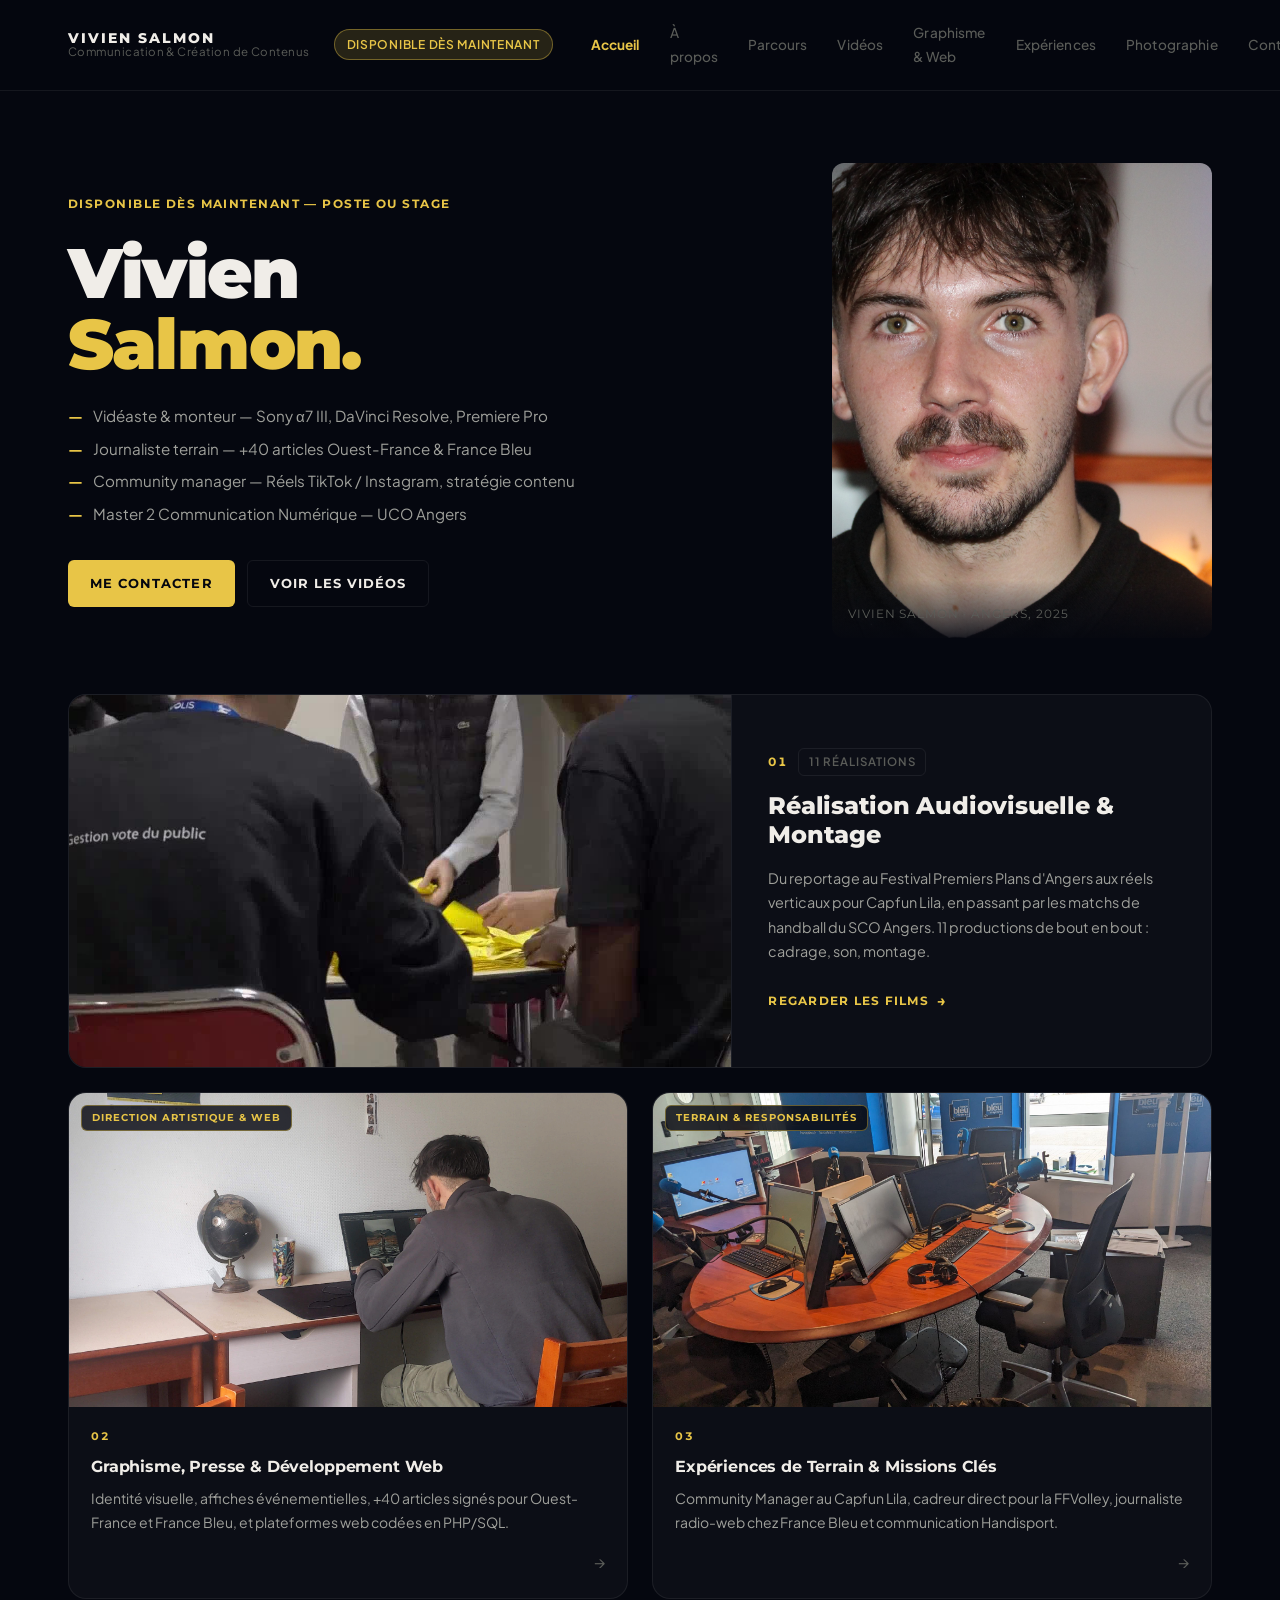
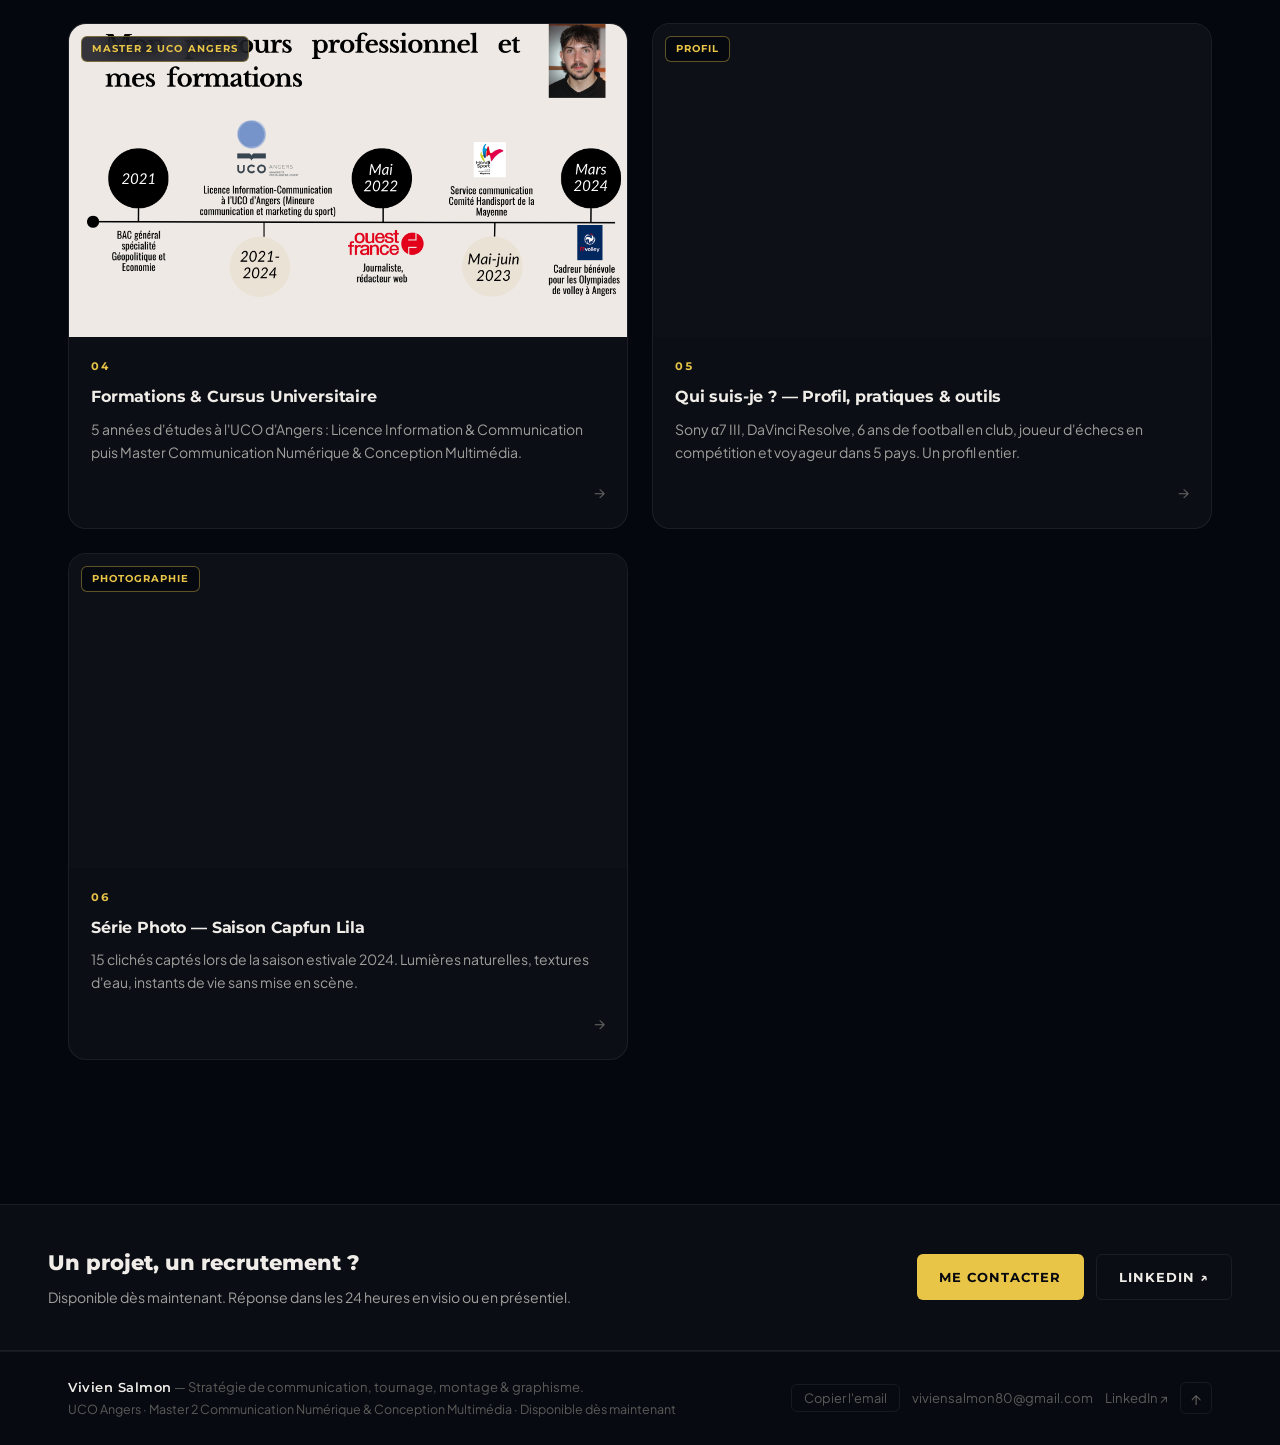
==== commit 34015dc2: "Mise a jour email viviensalmon80@gmail.com, disponibilite immediate, centrage des images et applicat" ====
--- a/index.html
+++ b/index.html
@@ -4,7 +4,7 @@
   <meta charset="UTF-8">
   <meta name="viewport" content="width=device-width, initial-scale=1.0">
   <title>Accueil — Vivien Salmon | Portfolio</title>
-  <meta name="description" content="Portfolio de Vivien Salmon : vidéaste, créateur de contenus et chargé de communication (Master 2 UCO Angers). Disponible pour un poste ou stage dès avril 2026.">
+  <meta name="description" content="Portfolio de Vivien Salmon : vidéaste, créateur de contenus et chargé de communication (Master 2 UCO Angers). Disponible dès maintenant pour un poste ou stage.">
   <meta name="author" content="Vivien Salmon">
   <meta property="og:title" content="Accueil — Vivien Salmon">
   <meta property="og:description" content="Réalisations audiovisuelles, graphiques et journalistiques de Vivien Salmon.">
@@ -24,7 +24,7 @@
           <span class="brand-role">Communication &amp; Création de Contenus</span>
         </div>
       </a>
-      <span class="status-tag">Disponible — dès avril 2026</span>
+      <span class="status-tag">Disponible dès maintenant</span>
       <button class="mobile-toggle" aria-label="Menu" onclick="toggleMenu()">☰</button>
       <nav>
         <ul class="nav-links" id="nav-menu">
@@ -45,13 +45,13 @@
   <section class="hero">
     <div class="hero-inner">
       <div class="hero-left">
-        <div class="hero-available">Disponible &mdash; Stage ou poste dès avril&nbsp;2026</div>
+        <div class="hero-available">Disponible dès maintenant &mdash; Poste ou Stage</div>
         <h1 class="hero-name">Vivien<br><span>Salmon.</span></h1>
         <ul class="hero-facts">
           <li>Vidéaste &amp; monteur — Sony α7 III, DaVinci Resolve, Premiere Pro</li>
           <li>Journaliste terrain — +40 articles Ouest-France &amp; France Bleu</li>
           <li>Community manager — Réels TikTok / Instagram, stratégie contenu</li>
-          <li>Master 2 Communication Numérique &mdash; UCO Angers (2026)</li>
+          <li>Master 2 Communication Numérique &mdash; UCO Angers</li>
         </ul>
         <div class="hero-actions">
           <a href="contact.html" class="btn btn-primary">Me contacter</a>
@@ -70,7 +70,7 @@
     <!-- Featured card — Vidéos (section prioritaire) -->
     <a href="mes-videos.html" class="card-featured">
       <div class="cf-media">
-        <img src="assets/images/d12af3aa-7905-41d2-b6ae-fbea61eba63c.jpg" alt="Mes réalisations vidéo" loading="lazy" decoding="async">
+        <img src="assets/images/poster_MhHdTIqQXHc.jpg" alt="Mes réalisations vidéo" loading="lazy" decoding="async">
       </div>
       <div class="cf-body">
         <div style="display:flex;align-items:center;gap:10px;">
@@ -154,7 +154,7 @@
   <div class="contact-band">
     <div class="contact-band-text">
       <h3>Un projet, un recrutement ?</h3>
-      <p>Répondre en moins de 24h. Disponible en visio ou en présentiel sur le Grand Ouest.</p>
+      <p>Disponible dès maintenant. Réponse dans les 24 heures en visio ou en présentiel.</p>
     </div>
     <div style="display:flex;gap:12px;flex-wrap:wrap;">
       <a href="contact.html" class="btn btn-primary">Me contacter</a>
@@ -166,11 +166,11 @@
     <div class="footer-inner">
       <div class="footer-brand">
         <strong>Vivien Salmon</strong> — Stratégie de communication, tournage, montage &amp; graphisme.<br>
-        <span style="font-size:0.78rem;">UCO Angers · Master 2 Communication Numérique &amp; Conception Multimédia</span>
+        <span style="font-size:0.78rem;">UCO Angers · Master 2 Communication Numérique &amp; Conception Multimédia · Disponible dès maintenant</span>
       </div>
       <div class="footer-links">
-        <button class="btn-copy-email" onclick="copyEmail('vivien.salmon9@gmail.com', this)">Copier l'email</button>
-        <a href="mailto:vivien.salmon9@gmail.com" class="footer-link">vivien.salmon9@gmail.com</a>
+        <button class="btn-copy-email" onclick="copyEmail('viviensalmon80@gmail.com', this)">Copier l'email</button>
+        <a href="mailto:viviensalmon80@gmail.com" class="footer-link">viviensalmon80@gmail.com</a>
         <a href="https://www.linkedin.com/in/vivien-salmon-8b6826255/" target="_blank" rel="noopener" class="footer-link">LinkedIn ↗</a>
         <button class="back-to-top-btn" onclick="window.scrollTo({top:0,behavior:'smooth'})">↑</button>
       </div>
--- a/assets/css/modern.css
+++ b/assets/css/modern.css
@@ -280,14 +280,21 @@
 
 .hero-right {
   position: relative;
+  display: flex;
+  justify-content: center;
+  align-items: center;
 }
 
 .hero-portrait {
   width: 100%;
+  max-width: 380px;
   aspect-ratio: 4 / 5;
   object-fit: cover;
+  object-position: center 25%;
   border-radius: var(--r-md);
   filter: grayscale(12%) contrast(1.05);
+  display: block;
+  margin: 0 auto;
 }
 
 .hero-portrait-label {
@@ -430,12 +437,18 @@
   aspect-ratio: 16/9;
   overflow: hidden;
   position: relative;
+  display: flex;
+  align-items: center;
+  justify-content: center;
+  background: var(--bg-alt);
 }
 
 .card-featured .cf-media img {
   width: 100%;
   height: 100%;
   object-fit: cover;
+  object-position: center;
+  display: block;
   transition: transform 0.6s var(--ease);
 }
 
@@ -544,12 +557,17 @@
   aspect-ratio: 16 / 9;
   overflow: hidden;
   background: var(--bg-alt);
+  display: flex;
+  align-items: center;
+  justify-content: center;
 }
 
 .card-media img {
   width: 100%;
   height: 100%;
   object-fit: cover;
+  object-position: center;
+  display: block;
   transition: transform 0.6s var(--ease);
 }
 
@@ -736,6 +754,7 @@
   width: 100%;
   aspect-ratio: 16 / 9;
   object-fit: cover;
+  object-position: center;
   display: block;
   transition: filter 0.3s var(--ease);
 }
@@ -863,6 +882,7 @@
   width: 100%;
   aspect-ratio: 9 / 16;
   object-fit: cover;
+  object-position: center;
   display: block;
   transition: filter 0.3s var(--ease);
 }
@@ -940,6 +960,7 @@
   width: 100%;
   aspect-ratio: 16/9;
   object-fit: cover;
+  object-position: center;
   display: block;
   transition: filter 0.3s var(--ease);
 }
@@ -1028,7 +1049,11 @@
 
 .masonry-item img {
   width: 100%;
+  height: auto;
+  object-fit: cover;
+  object-position: center;
   display: block;
+  margin: 0 auto;
   transition: filter 0.3s var(--ease);
 }
 
@@ -1112,8 +1137,10 @@
   width: 100%;
   aspect-ratio: 4/5;
   object-fit: cover;
+  object-position: center 20%;
   border-radius: var(--r-md);
   filter: grayscale(10%) contrast(1.05);
+  display: block;
 }
 
 .about-bio p {
@@ -1427,7 +1454,9 @@
   width: 100%;
   border-radius: var(--r-sm);
   object-fit: cover;
+  object-position: center;
   max-height: 220px;
+  display: block;
 }
 
 /* =========================================================================
@@ -1456,6 +1485,9 @@
 
 .photo-item img {
   width: 100%;
+  height: auto;
+  object-fit: cover;
+  object-position: center;
   display: block;
   transition: filter 0.3s var(--ease);
 }
